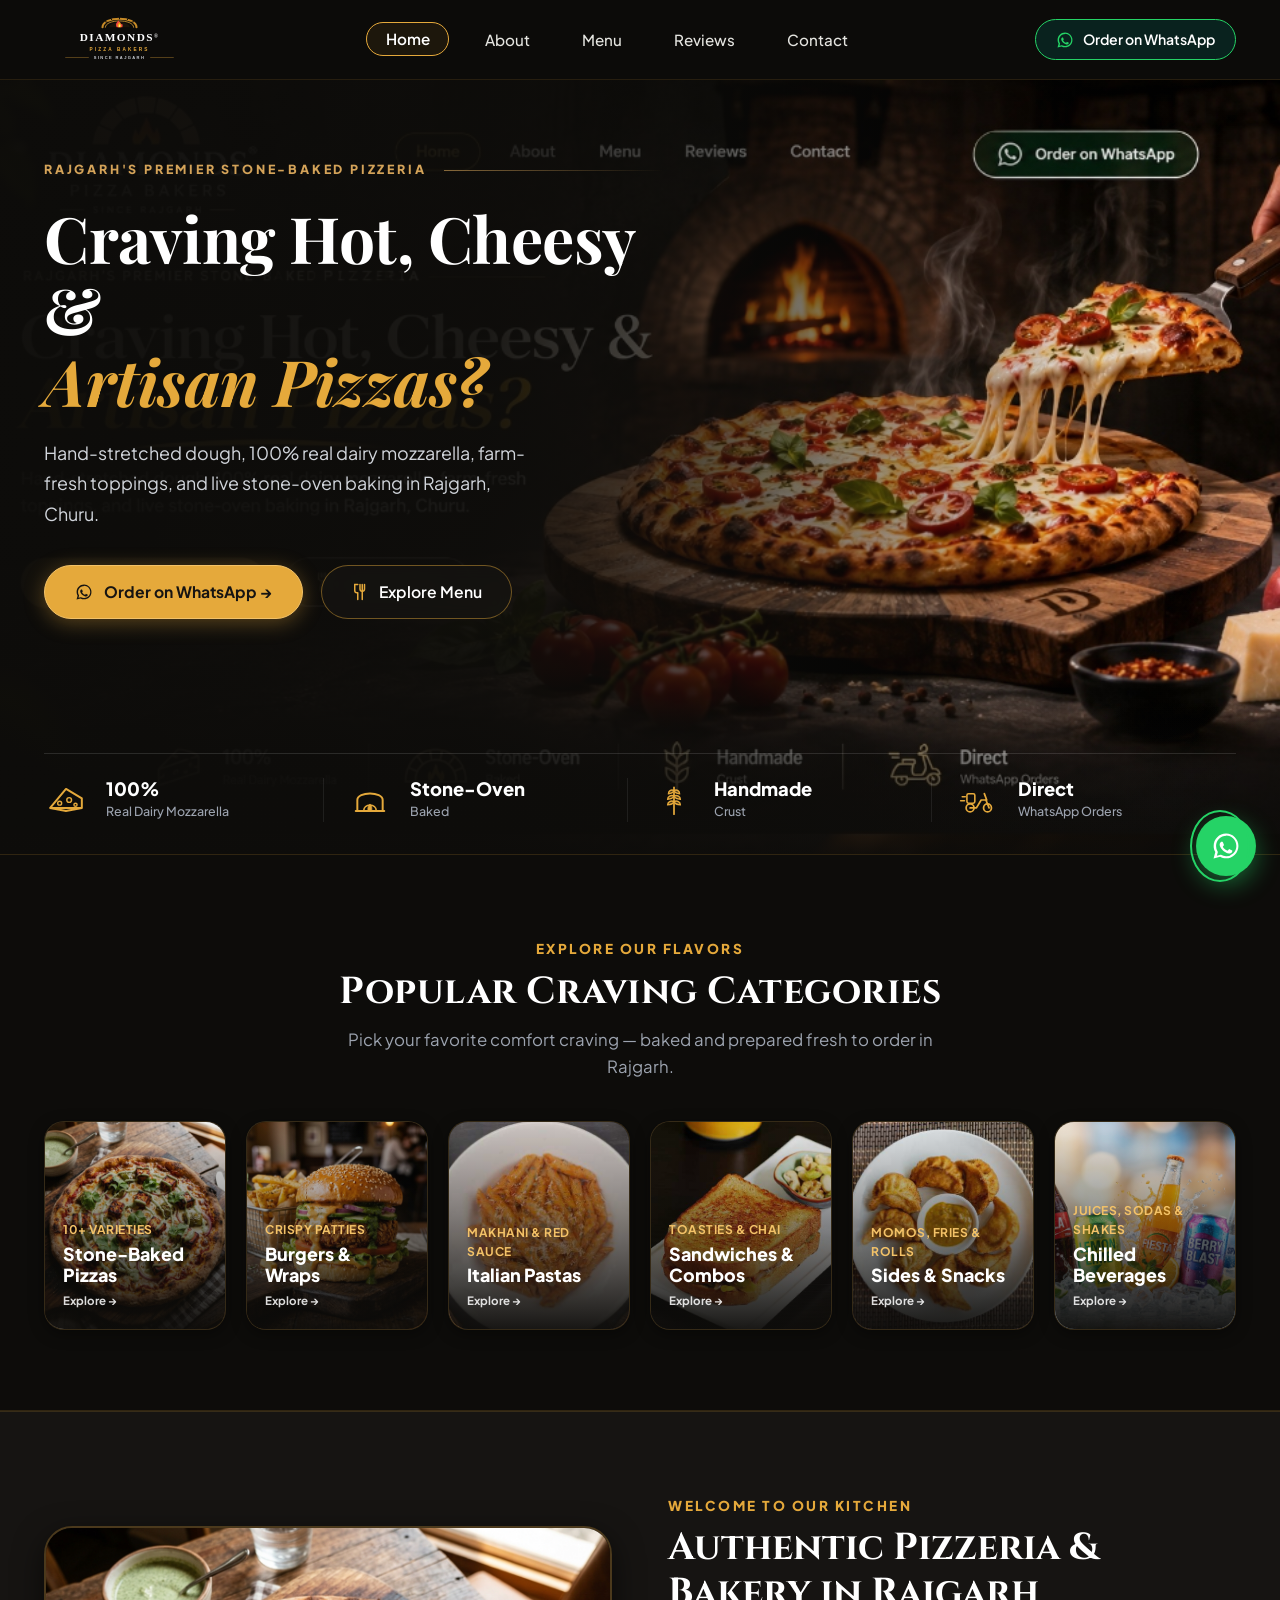
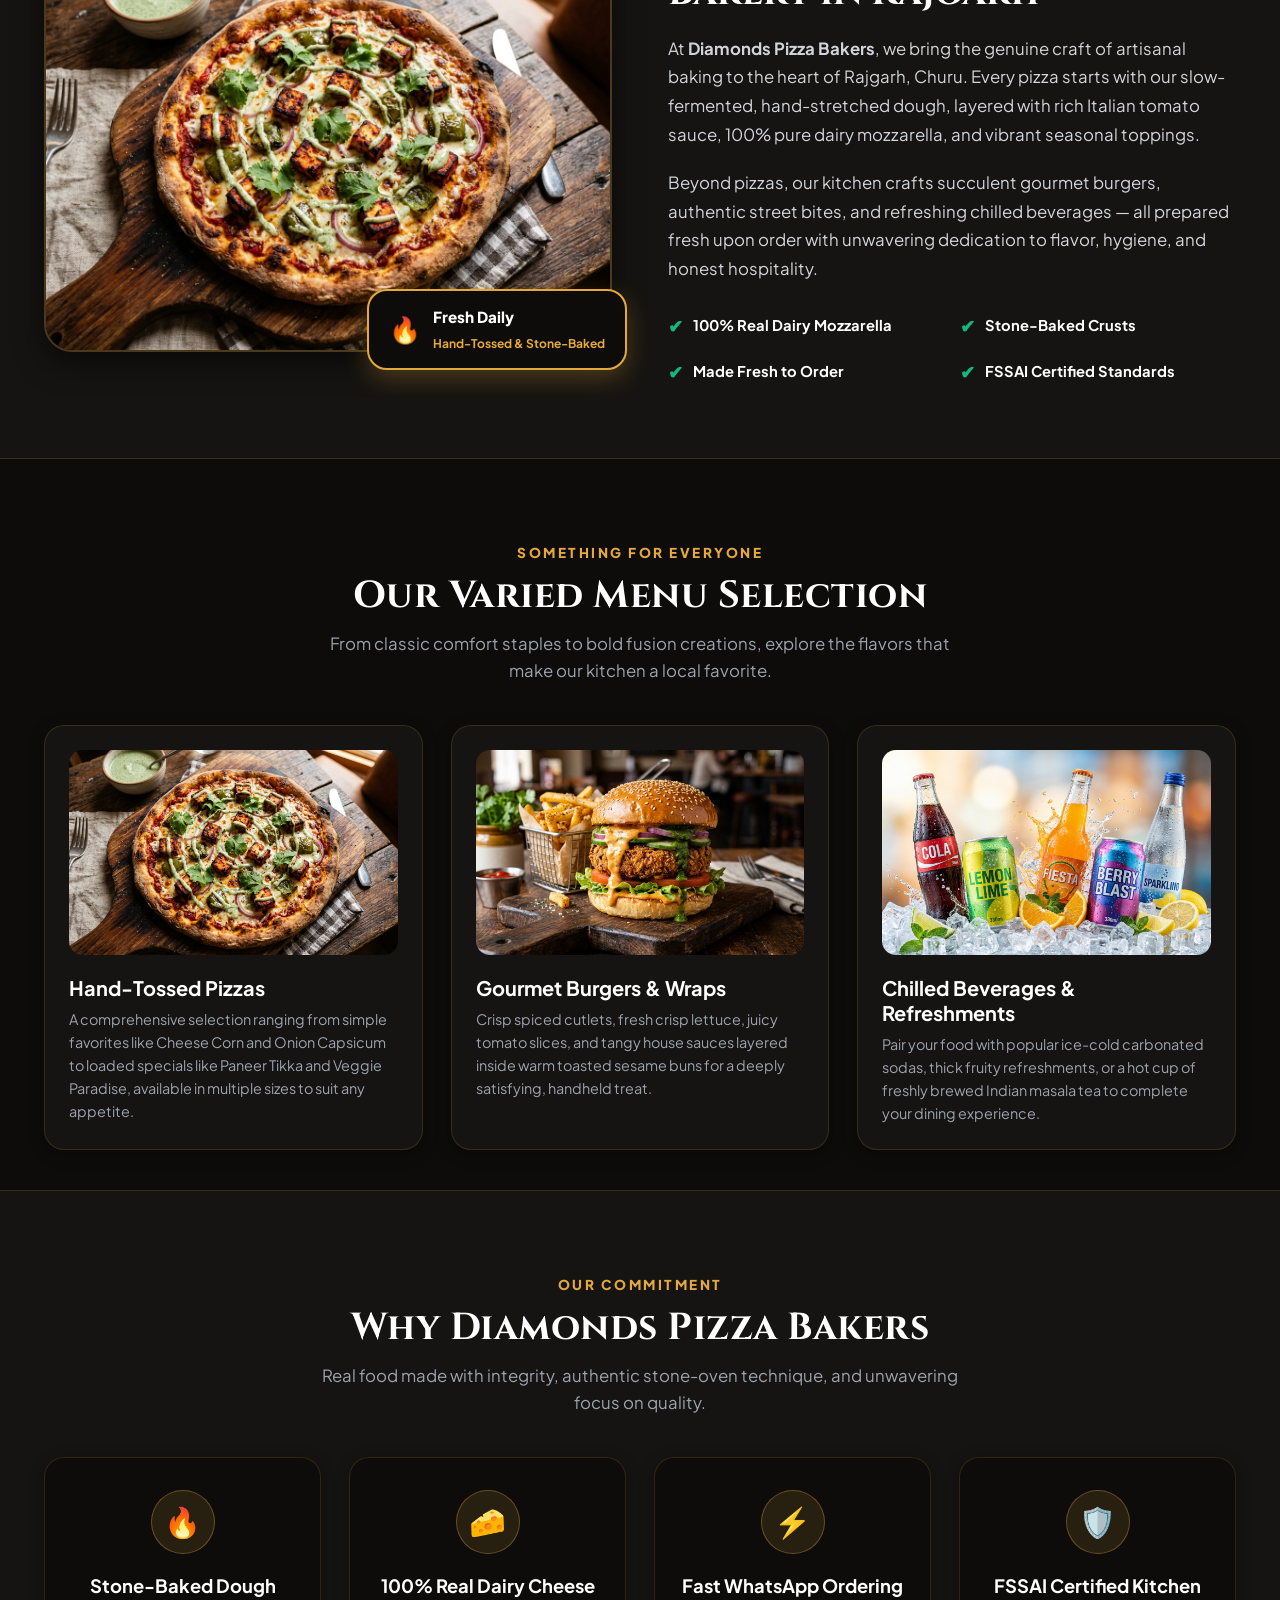
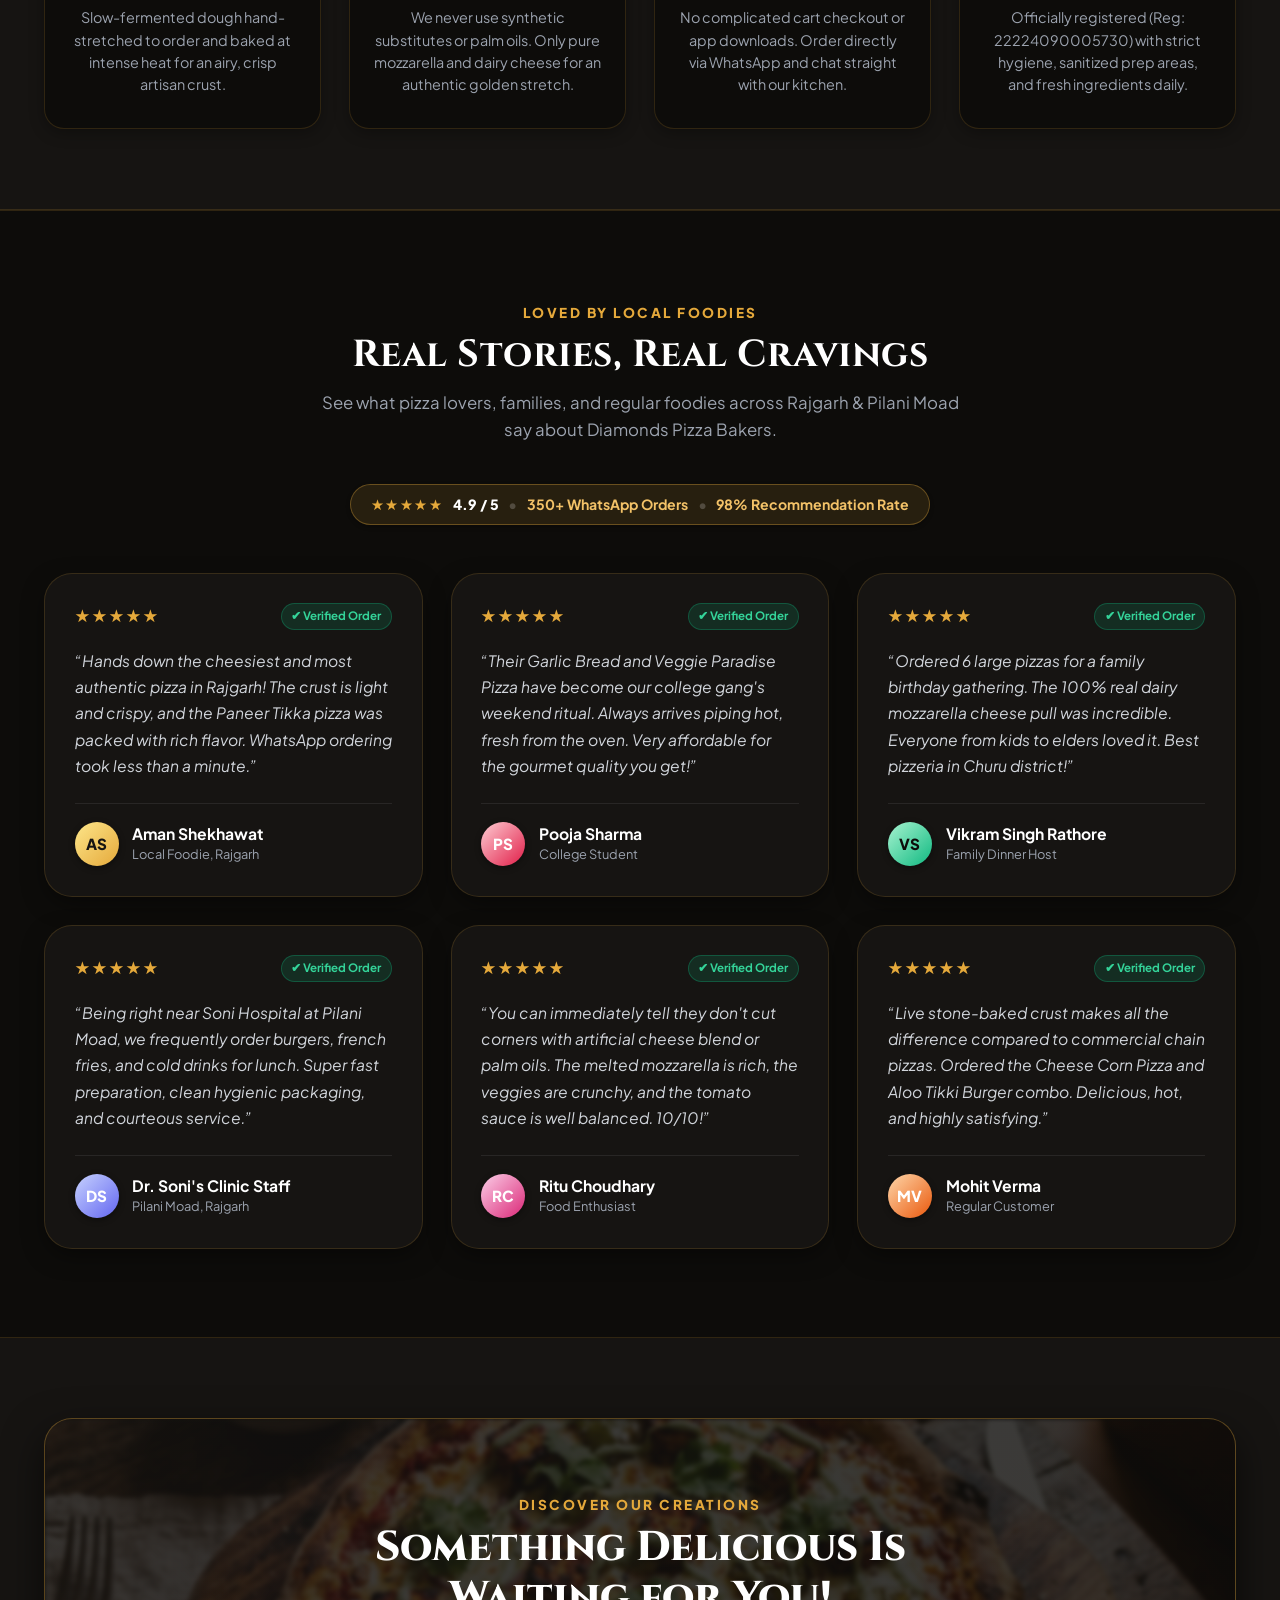
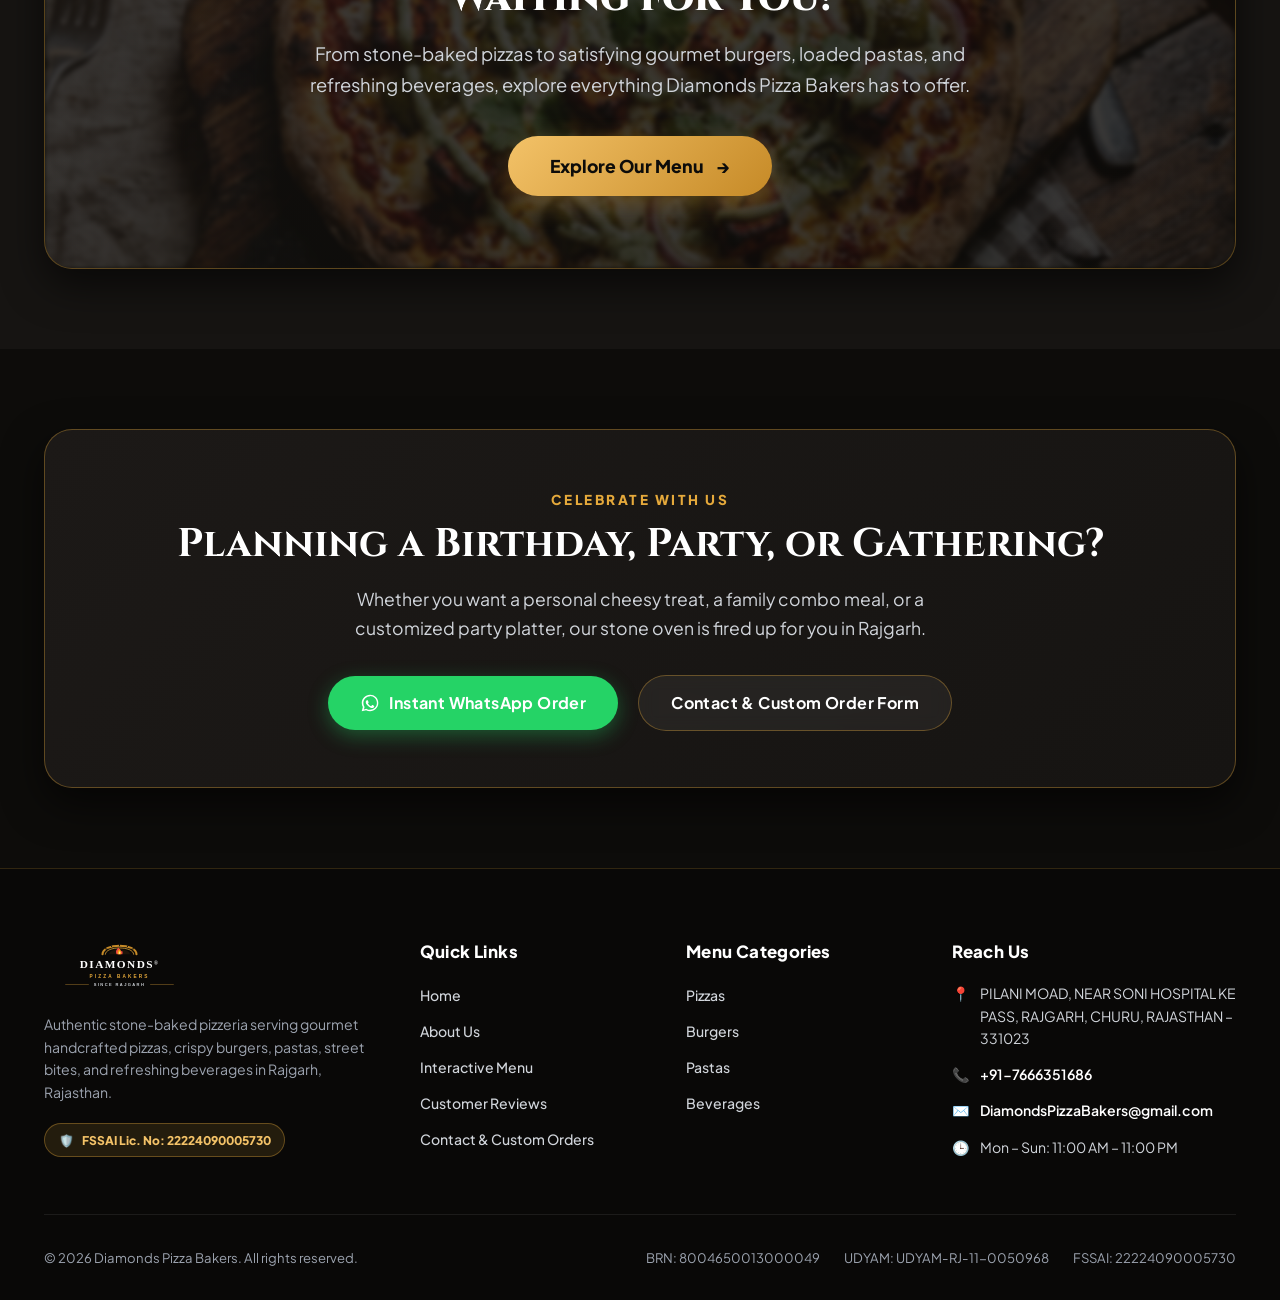
==== index.html @ 0ba4ef5b "Implement authentic dark stone-oven artisan pizzeria design matching reference mockup" ====
<!DOCTYPE html>
<html lang="en">
<head>
  <meta charset="UTF-8" />
  <meta name="viewport" content="width=device-width, initial-scale=1.0" />
  <title>Diamonds Pizza Bakers | Authentic Wood-Fired & Stone-Baked Pizzeria in Rajgarh, Churu</title>
  <meta name="description" content="Welcome to Diamonds Pizza Bakers, Rajgarh's premier stone-baked pizzeria. Savor authentic artisan pizzas with 100% pure dairy mozzarella, gourmet burgers, pastas, and beverages with instant WhatsApp ordering." />
  <link rel="icon" type="image/svg+xml" href="assets/logo/favicon.svg" />
  <link rel="stylesheet" href="css/style.css" />
  <!-- Schema.org Restaurant Structured Data for Local SEO -->
  <script type="application/ld+json">
  {
    "@context": "https://schema.org",
    "@type": "Restaurant",
    "name": "Diamonds Pizza Bakers",
    "image": "assets/images/hero/hero-artisan-oven.jpg",
    "telephone": "+91-7666351686",
    "email": "DiamondsPizzaBakers@gmail.com",
    "address": {
      "@type": "PostalAddress",
      "streetAddress": "Pilani Moad, Near Soni Hospital Ke Pass",
      "addressLocality": "Rajgarh",
      "addressRegion": "Rajasthan",
      "postalCode": "331023",
      "addressCountry": "IN"
    },
    "servesCuisine": ["Pizza", "Burgers", "Italian", "Fast Food"],
    "priceRange": "₹50 - ₹300",
    "openingHours": "Mo-Su 11:00-23:00",
    "aggregateRating": {
      "@type": "AggregateRating",
      "ratingValue": "4.9",
      "reviewCount": "350"
    }
  }
  </script>
</head>
<body>

  <!-- ==================== HEADER (EXACT REFERENCE MOCKUP) ==================== -->
  <header class="site-header" id="site-header">
    <div class="header-container">
      <a href="index.html" class="brand-logo" aria-label="Diamonds Pizza Bakers Home">
        <img src="assets/logo/logo-artisan.svg" alt="Diamonds Pizza Bakers Logo - Since Rajgarh" width="180" height="58" />
      </a>

      <!-- Navigation Links (Centered, Home with Gold Pill) -->
      <nav aria-label="Main Navigation">
        <ul class="nav-menu" id="nav-menu">
          <li><a href="index.html" class="nav-link active">Home</a></li>
          <li><a href="about.html" class="nav-link">About</a></li>
          <li><a href="menu.html" class="nav-link">Menu</a></li>
          <li><a href="#reviews" class="nav-link">Reviews</a></li>
          <li><a href="contact.html" class="nav-link">Contact</a></li>
        </ul>
      </nav>

      <!-- Right Action CTA Button (Emerald Border Pill) -->
      <div class="header-actions">
        <a href="https://wa.me/917666351686?text=Hello%20Diamonds%20Pizza%20Bakers!%20I%20would%20like%20to%20place%20an%20order." 
           target="_blank" 
           rel="noopener noreferrer" 
           class="header-wa-pill" 
           aria-label="Order on WhatsApp">
          <svg viewBox="0 0 24 24" width="18" height="18" fill="currentColor">
            <path d="M12.04 2c-5.46 0-9.91 4.45-9.91 9.91 0 1.75.46 3.45 1.32 4.95L2.05 22l5.25-1.38c1.45.79 3.08 1.21 4.74 1.21 5.46 0 9.91-4.45 9.91-9.91 0-2.65-1.03-5.14-2.9-7.01A9.816 9.816 0 0012.04 2zm.01 1.67c4.54 0 8.24 3.7 8.24 8.24 0 2.2-.86 4.28-2.42 5.83a8.18 8.18 0 01-5.82 2.41c-1.42 0-2.82-.37-4.06-1.07l-.29-.16-3.02.79.81-2.95-.19-.3a8.19 8.19 0 01-1.25-4.38c0-4.54 3.7-8.24 8.24-8.24zm4.52 11.66c-.25-.13-1.47-.72-1.7-.81-.23-.08-.39-.13-.56.13-.17.25-.64.81-.79.97-.14.17-.29.19-.54.06-.25-.13-1.06-.39-2.02-1.24-.75-.67-1.25-1.49-1.4-1.74-.15-.25-.02-.39.11-.51.11-.11.25-.29.37-.43.13-.15.17-.25.25-.42.08-.17.04-.32-.02-.45-.06-.13-.56-1.35-.77-1.85-.2-.49-.41-.42-.56-.43h-.48c-.16 0-.43.06-.66.31-.23.25-.87.85-.87 2.08 0 1.22.89 2.41 1.02 2.58.13.17 1.76 2.68 4.26 3.76.6.26 1.06.41 1.42.53.6.19 1.15.16 1.58.1.48-.07 1.47-.6 1.68-1.18.21-.58.21-1.07.15-1.18-.06-.1-.22-.16-.47-.29z"/>
          </svg>
          <span>Order on WhatsApp</span>
        </a>

        <!-- Mobile Menu Toggle Button -->
        <button type="button" class="mobile-nav-toggle" aria-label="Toggle navigation menu" aria-expanded="false">
          <span></span>
          <span></span>
          <span></span>
        </button>
      </div>
    </div>
  </header>

  <!-- Mobile Drawer Overlay -->
  <div class="nav-overlay" id="nav-overlay"></div>

  <main id="main-content">
    <!-- ==================== HERO SECTION (EXACT REFERENCE MOCKUP) ==================== -->
    <section class="hero-section">
      <div class="container" style="flex-grow: 1; display: flex; flex-direction: column; justify-content: space-between;">
        
        <!-- Main Left Content Block -->
        <div class="hero-main-wrap">
          <!-- Eyebrow Tagline with Horizontal Line -->
          <div class="hero-eyebrow-wrap">
            <span class="hero-eyebrow-text">RAJGARH'S PREMIER STONE-BAKED PIZZERIA</span>
            <div class="hero-eyebrow-line"></div>
          </div>

          <!-- Hero Headline with Italic Gold Serif Accent -->
          <h1 class="hero-title">
            Craving Hot, Cheesy &amp; <br />
            <span class="hero-title-italic">Artisan Pizzas?</span>
          </h1>

          <!-- Hero Subtitle -->
          <p class="hero-description">
            Hand-stretched dough, 100% real dairy mozzarella, farm-fresh toppings, and live stone-oven baking in Rajgarh, Churu.
          </p>

          <!-- Hero Action Buttons -->
          <div class="hero-actions">
            <!-- Solid Gold Pill Button -->
            <a href="https://wa.me/917666351686?text=Hello%20Diamonds%20Pizza%20Bakers!%20I%20would%20like%20to%20place%20an%20order." 
               target="_blank" 
               rel="noopener noreferrer" 
               class="btn-hero-gold" 
               aria-label="Order on WhatsApp">
              <svg viewBox="0 0 24 24" width="18" height="18" fill="currentColor">
                <path d="M12.04 2c-5.46 0-9.91 4.45-9.91 9.91 0 1.75.46 3.45 1.32 4.95L2.05 22l5.25-1.38c1.45.79 3.08 1.21 4.74 1.21 5.46 0 9.91-4.45 9.91-9.91 0-2.65-1.03-5.14-2.9-7.01A9.816 9.816 0 0012.04 2zm.01 1.67c4.54 0 8.24 3.7 8.24 8.24 0 2.2-.86 4.28-2.42 5.83a8.18 8.18 0 01-5.82 2.41c-1.42 0-2.82-.37-4.06-1.07l-.29-.16-3.02.79.81-2.95-.19-.3a8.19 8.19 0 01-1.25-4.38c0-4.54 3.7-8.24 8.24-8.24zm4.52 11.66c-.25-.13-1.47-.72-1.7-.81-.23-.08-.39-.13-.56.13-.17.25-.64.81-.79.97-.14.17-.29.19-.54.06-.25-.13-1.06-.39-2.02-1.24-.75-.67-1.25-1.49-1.4-1.74-.15-.25-.02-.39.11-.51.11-.11.25-.29.37-.43.13-.15.17-.25.25-.42.08-.17.04-.32-.02-.45-.06-.13-.56-1.35-.77-1.85-.2-.49-.41-.42-.56-.43h-.48c-.16 0-.43.06-.66.31-.23.25-.87.85-.87 2.08 0 1.22.89 2.41 1.02 2.58.13.17 1.76 2.68 4.26 3.76.6.26 1.06.41 1.42.53.6.19 1.15.16 1.58.1.48-.07 1.47-.6 1.68-1.18.21-.58.21-1.07.15-1.18-.06-.1-.22-.16-.47-.29z"/>
              </svg>
              <span>Order on WhatsApp →</span>
            </a>

            <!-- Dark Translucent Outline Pill Button -->
            <a href="menu.html" class="btn-hero-outline">
              <svg viewBox="0 0 24 24" width="18" height="18" fill="none" stroke="currentColor" stroke-width="2" stroke-linecap="round" stroke-linejoin="round">
                <path d="M18 2v6a3 3 0 0 1-3 3 3 3 0 0 1-3-3V2" />
                <path d="M15 2v20" />
                <path d="M5 2v8a3 3 0 0 0 3 3h1v9" />
                <path d="M5 2h4" />
              </svg>
              <span>Explore Menu</span>
            </a>
          </div>
        </div>

        <!-- Bottom 4-Column Feature Strip (Exact Reference Mockup Layout) -->
        <div class="hero-features-strip">
          <!-- 1. Cheese Wedge -->
          <div class="hero-feature-item">
            <div class="hero-feature-icon" aria-hidden="true">
              <svg viewBox="0 0 48 48">
                <!-- Cheese Wedge -->
                <path d="M4 34 L24 10 L44 22 L44 34 L4 34 Z" stroke="#E5A93B" stroke-width="2.5" stroke-linejoin="round" />
                <path d="M4 34 L24 38 L44 34" stroke="#E5A93B" stroke-width="2.5" />
                <circle cx="16" cy="28" r="2.5" stroke="#E5A93B" stroke-width="1.8" />
                <circle cx="28" cy="24" r="3" stroke="#E5A93B" stroke-width="1.8" />
                <circle cx="36" cy="30" r="2" stroke="#E5A93B" stroke-width="1.8" />
              </svg>
            </div>
            <div class="hero-feature-text">
              <strong>100%</strong>
              <span>Real Dairy Mozzarella</span>
            </div>
          </div>

          <!-- 2. Stone Oven -->
          <div class="hero-feature-item">
            <div class="hero-feature-icon" aria-hidden="true">
              <svg viewBox="0 0 48 48">
                <!-- Oven Arch & Fire -->
                <path d="M8 38 L8 24 C8 13, 40 13, 40 24 L40 38 Z" stroke="#E5A93B" stroke-width="2.5" />
                <path d="M16 38 C16 28, 32 28, 32 38 Z" stroke="#E5A93B" stroke-width="2.2" />
                <!-- Dancing Flame -->
                <path d="M22 38 C20 34, 23 30, 24 29 C25 31, 27 32, 26 38 Z" fill="#E5A93B" />
                <line x1="6" y1="38" x2="42" y2="38" stroke="#E5A93B" stroke-width="2.5" stroke-linecap="round" />
              </svg>
            </div>
            <div class="hero-feature-text">
              <strong>Stone-Oven</strong>
              <span>Baked</span>
            </div>
          </div>

          <!-- 3. Wheat Ear / Handmade Crust -->
          <div class="hero-feature-item">
            <div class="hero-feature-icon" aria-hidden="true">
              <svg viewBox="0 0 48 48">
                <!-- Wheat Stalk -->
                <line x1="24" y1="42" x2="24" y2="8" stroke="#E5A93B" stroke-width="2.2" stroke-linecap="round" />
                <path d="M24 12 C28 10, 31 13, 31 16 C28 16, 25 14, 24 12 Z" stroke="#E5A93B" stroke-width="1.8" fill="#E5A93B" fill-opacity="0.25" />
                <path d="M24 12 C20 10, 17 13, 17 16 C20 16, 23 14, 24 12 Z" stroke="#E5A93B" stroke-width="1.8" fill="#E5A93B" fill-opacity="0.25" />
                <path d="M24 19 C28 17, 32 20, 32 23 C28 23, 25 21, 24 19 Z" stroke="#E5A93B" stroke-width="1.8" fill="#E5A93B" fill-opacity="0.25" />
                <path d="M24 19 C20 17, 16 20, 16 23 C20 23, 23 21, 24 19 Z" stroke="#E5A93B" stroke-width="1.8" fill="#E5A93B" fill-opacity="0.25" />
                <path d="M24 26 C28 24, 32 27, 32 30 C28 30, 25 28, 24 26 Z" stroke="#E5A93B" stroke-width="1.8" fill="#E5A93B" fill-opacity="0.25" />
                <path d="M24 26 C20 24, 16 27, 16 30 C20 30, 23 28, 24 26 Z" stroke="#E5A93B" stroke-width="1.8" fill="#E5A93B" fill-opacity="0.25" />
              </svg>
            </div>
            <div class="hero-feature-text">
              <strong>Handmade</strong>
              <span>Crust</span>
            </div>
          </div>

          <!-- 4. Direct WhatsApp Orders / Delivery Scooter -->
          <div class="hero-feature-item">
            <div class="hero-feature-icon" aria-hidden="true">
              <svg viewBox="0 0 48 48">
                <!-- Delivery Scooter -->
                <circle cx="14" cy="34" r="5" stroke="#E5A93B" stroke-width="2.2" />
                <circle cx="36" cy="34" r="5" stroke="#E5A93B" stroke-width="2.2" />
                <path d="M14 34 L22 34 L28 24 L34 24" stroke="#E5A93B" stroke-width="2.2" stroke-linecap="round" stroke-linejoin="round" />
                <path d="M34 24 L38 34" stroke="#E5A93B" stroke-width="2.2" stroke-linecap="round" />
                <path d="M32 16 L35 24" stroke="#E5A93B" stroke-width="2.2" stroke-linecap="round" />
                <!-- Food Delivery Box -->
                <rect x="10" y="16" width="10" height="12" rx="2" stroke="#E5A93B" stroke-width="2" />
                <!-- Speed Lines -->
                <line x1="4" y1="20" x2="8" y2="20" stroke="#E5A93B" stroke-width="1.8" stroke-linecap="round" />
                <line x1="2" y1="25" x2="7" y2="25" stroke="#E5A93B" stroke-width="1.8" stroke-linecap="round" />
              </svg>
            </div>
            <div class="hero-feature-text">
              <strong>Direct</strong>
              <span>WhatsApp Orders</span>
            </div>
          </div>
        </div>
      </div>
    </section>

    <!-- ==================== POPULAR CRAVING CATEGORIES ==================== -->
    <section class="categories-showcase-section" id="categories">
      <div class="container">
        <div class="text-center">
          <span class="section-eyebrow">EXPLORE OUR FLAVORS</span>
          <h2 class="section-title">Popular Craving Categories</h2>
          <p class="section-subtitle">
            Pick your favorite comfort craving — baked and prepared fresh to order in Rajgarh.
          </p>
        </div>

        <div class="categories-grid">
          <!-- 1. Pizzas -->
          <a href="menu.html?category=pizza" class="category-showcase-card" data-category-target="pizza">
            <img src="assets/images/categories/cat-pizza.jpg" alt="Stone-Baked Pizzas" class="card-bg-img" loading="lazy" />
            <div class="card-overlay">
              <span class="card-count">10+ Varieties</span>
              <h3 class="card-title">Stone-Baked Pizzas</h3>
              <span class="card-arrow-pill">Explore →</span>
            </div>
          </a>

          <!-- 2. Burgers -->
          <a href="menu.html?category=burgers" class="category-showcase-card" data-category-target="burgers">
            <img src="assets/images/categories/cat-burgers.jpg" alt="Gourmet Burgers & Wraps" class="card-bg-img" loading="lazy" />
            <div class="card-overlay">
              <span class="card-count">Crispy Patties</span>
              <h3 class="card-title">Burgers & Wraps</h3>
              <span class="card-arrow-pill">Explore →</span>
            </div>
          </a>

          <!-- 3. Pastas -->
          <a href="menu.html?category=pastas" class="category-showcase-card" data-category-target="pastas">
            <img src="assets/images/categories/cat-pastas.jpg" alt="Creamy Italian Pastas" class="card-bg-img" loading="lazy" />
            <div class="card-overlay">
              <span class="card-count">Makhani & Red Sauce</span>
              <h3 class="card-title">Italian Pastas</h3>
              <span class="card-arrow-pill">Explore →</span>
            </div>
          </a>

          <!-- 4. Sandwiches & Combos -->
          <a href="menu.html?category=sides" class="category-showcase-card" data-category-target="sides">
            <img src="assets/images/menu/veg-sandwich-tea-combo.jpg" alt="Grilled Sandwiches & Combos" class="card-bg-img" loading="lazy" />
            <div class="card-overlay">
              <span class="card-count">Toasties & Chai</span>
              <h3 class="card-title">Sandwiches & Combos</h3>
              <span class="card-arrow-pill">Explore →</span>
            </div>
          </a>

          <!-- 5. Street Bites & Snacks -->
          <a href="menu.html?category=sides" class="category-showcase-card" data-category-target="sides">
            <img src="assets/images/categories/cat-street-food.jpg" alt="Street Bites & Snacks" class="card-bg-img" loading="lazy" />
            <div class="card-overlay">
              <span class="card-count">Momos, Fries & Rolls</span>
              <h3 class="card-title">Sides & Snacks</h3>
              <span class="card-arrow-pill">Explore →</span>
            </div>
          </a>

          <!-- 6. Chilled Beverages -->
          <a href="menu.html?category=beverages" class="category-showcase-card" data-category-target="beverages">
            <img src="assets/images/categories/cat-beverages.jpg" alt="Chilled Beverages & Refreshments" class="card-bg-img" loading="lazy" />
            <div class="card-overlay">
              <span class="card-count">Juices, Sodas & Shakes</span>
              <h3 class="card-title">Chilled Beverages</h3>
              <span class="card-arrow-pill">Explore →</span>
            </div>
          </a>
        </div>
      </div>
    </section>

    <!-- ==================== SECTION 3: RESTAURANT INTRODUCTION ==================== -->
    <section class="home-intro-section">
      <div class="container">
        <div class="home-intro-grid">
          <!-- Visual presentation -->
          <div class="home-intro-visual">
            <img src="assets/images/menu/paneer-tikka-pizza.jpg" alt="Artisan stone-baked pizza at Diamonds Pizza Bakers" class="home-intro-img" loading="lazy" />
            <div class="home-intro-badge">
              <span class="badge-icon">🔥</span>
              <div class="home-intro-badge-text">
                <strong>Fresh Daily</strong>
                <span>Hand-Tossed & Stone-Baked</span>
              </div>
            </div>
          </div>

          <!-- Brand Content -->
          <div class="home-intro-content">
            <span class="section-eyebrow">WELCOME TO OUR KITCHEN</span>
            <h2>Authentic Pizzeria & Bakery in Rajgarh</h2>
            <p>
              At <strong>Diamonds Pizza Bakers</strong>, we bring the genuine craft of artisanal baking to the heart of Rajgarh, Churu. Every pizza starts with our slow-fermented, hand-stretched dough, layered with rich Italian tomato sauce, 100% pure dairy mozzarella, and vibrant seasonal toppings.
            </p>
            <p>
              Beyond pizzas, our kitchen crafts succulent gourmet burgers, authentic street bites, and refreshing chilled beverages — all prepared fresh upon order with unwavering dedication to flavor, hygiene, and honest hospitality.
            </p>

            <div class="home-intro-highlights">
              <div class="intro-highlight-item">
                <span class="icon">✔</span>
                <span>100% Real Dairy Mozzarella</span>
              </div>
              <div class="intro-highlight-item">
                <span class="icon">✔</span>
                <span>Stone-Baked Crusts</span>
              </div>
              <div class="intro-highlight-item">
                <span class="icon">✔</span>
                <span>Made Fresh to Order</span>
              </div>
              <div class="intro-highlight-item">
                <span class="icon">✔</span>
                <span>FSSAI Certified Standards</span>
              </div>
            </div>
          </div>
        </div>
      </div>
    </section>

    <!-- ==================== OUR VARIED MENU SELECTION ==================== -->
    <section style="padding: 5rem 0 2.5rem; background: var(--bg-dark);">
      <div class="container">
        <div class="text-center">
          <span class="section-eyebrow">SOMETHING FOR EVERYONE</span>
          <h2 class="section-title">Our Varied Menu Selection</h2>
          <p class="section-subtitle">
            From classic comfort staples to bold fusion creations, explore the flavors that make our kitchen a local favorite.
          </p>
        </div>

        <div class="features-grid variety-grid">
          <!-- Card 1: Pizzas -->
          <div class="variety-card">
            <div class="variety-card-img-wrap">
              <img src="assets/images/menu/paneer-tikka-pizza.jpg" alt="Artisan Pizzas at Diamonds Pizza Bakers" loading="lazy" />
            </div>
            <h3 class="variety-card-title">Hand-Tossed Pizzas</h3>
            <p class="variety-card-desc">
              A comprehensive selection ranging from simple favorites like Cheese Corn and Onion Capsicum to loaded specials like Paneer Tikka and Veggie Paradise, available in multiple sizes to suit any appetite.
            </p>
          </div>

          <!-- Card 2: Burgers -->
          <div class="variety-card">
            <div class="variety-card-img-wrap">
              <img src="assets/images/menu/aloo-tikki-burger.jpg" alt="Gourmet Burgers at Diamonds Pizza Bakers" loading="lazy" />
            </div>
            <h3 class="variety-card-title">Gourmet Burgers & Wraps</h3>
            <p class="variety-card-desc">
              Crisp spiced cutlets, fresh crisp lettuce, juicy tomato slices, and tangy house sauces layered inside warm toasted sesame buns for a deeply satisfying, handheld treat.
            </p>
          </div>

          <!-- Card 3: Beverages -->
          <div class="variety-card">
            <div class="variety-card-img-wrap">
              <img src="assets/images/menu/coca-cola.jpg" alt="Chilled Beverages at Diamonds Pizza Bakers" loading="lazy" />
            </div>
            <h3 class="variety-card-title">Chilled Beverages & Refreshments</h3>
            <p class="variety-card-desc">
              Pair your food with popular ice-cold carbonated sodas, thick fruity refreshments, or a hot cup of freshly brewed Indian masala tea to complete your dining experience.
            </p>
          </div>
        </div>
      </div>
    </section>

    <!-- ==================== SECTION D: WHY CHOOSE US ==================== -->
    <section class="why-choose-section">
      <div class="container">
        <div class="text-center">
          <span class="section-eyebrow">OUR COMMITMENT</span>
          <h2 class="section-title">Why Diamonds Pizza Bakers</h2>
          <p class="section-subtitle">Real food made with integrity, authentic stone-oven technique, and unwavering focus on quality.</p>
        </div>

        <div class="features-grid">
          <div class="feature-box">
            <div class="feature-icon-wrap" aria-hidden="true">🔥</div>
            <h3 class="feature-title">Stone-Baked Dough</h3>
            <p class="feature-desc">Slow-fermented dough hand-stretched to order and baked at intense heat for an airy, crisp artisan crust.</p>
          </div>

          <div class="feature-box">
            <div class="feature-icon-wrap" aria-hidden="true">🧀</div>
            <h3 class="feature-title">100% Real Dairy Cheese</h3>
            <p class="feature-desc">We never use synthetic substitutes or palm oils. Only pure mozzarella and dairy cheese for an authentic golden stretch.</p>
          </div>

          <div class="feature-box">
            <div class="feature-icon-wrap" aria-hidden="true">⚡</div>
            <h3 class="feature-title">Fast WhatsApp Ordering</h3>
            <p class="feature-desc">No complicated cart checkout or app downloads. Order directly via WhatsApp and chat straight with our kitchen.</p>
          </div>

          <div class="feature-box">
            <div class="feature-icon-wrap" aria-hidden="true">🛡️</div>
            <h3 class="feature-title">FSSAI Certified Kitchen</h3>
            <p class="feature-desc">Officially registered (Reg: 22224090005730) with strict hygiene, sanitized prep areas, and fresh ingredients daily.</p>
          </div>
        </div>
      </div>
    </section>

    <!-- ==================== CUSTOMER REVIEWS & STORIES ==================== -->
    <section class="reviews-section" id="reviews">
      <div class="container">
        <div class="text-center">
          <span class="section-eyebrow">LOVED BY LOCAL FOODIES</span>
          <h2 class="section-title">Real Stories, Real Cravings</h2>
          <p class="section-subtitle">
            See what pizza lovers, families, and regular foodies across Rajgarh & Pilani Moad say about Diamonds Pizza Bakers.
          </p>

          <div class="reviews-summary-badge">
            <span class="summary-stars" aria-label="5 stars">★★★★★</span>
            <span class="summary-score">4.9 / 5</span>
            <span class="summary-divider">•</span>
            <span class="summary-count">350+ WhatsApp Orders</span>
            <span class="summary-divider">•</span>
            <span class="summary-recommend">98% Recommendation Rate</span>
          </div>
        </div>

        <div class="reviews-grid">
          <!-- Review 1 -->
          <div class="review-card">
            <div class="review-card-top">
              <div class="review-stars" aria-label="5 out of 5 stars">
                <span>★</span><span>★</span><span>★</span><span>★</span><span>★</span>
              </div>
              <span class="verified-pill">✔ Verified Order</span>
            </div>
            <p class="review-quote">
              “Hands down the cheesiest and most authentic pizza in Rajgarh! The crust is light and crispy, and the Paneer Tikka pizza was packed with rich flavor. WhatsApp ordering took less than a minute.”
            </p>
            <div class="review-author">
              <div class="review-avatar" style="background: linear-gradient(135deg, #FDE68A, #E5A93B);">AS</div>
              <div class="review-meta">
                <h4 class="review-name">Aman Shekhawat</h4>
                <span class="review-role">Local Foodie, Rajgarh</span>
              </div>
            </div>
          </div>

          <!-- Review 2 -->
          <div class="review-card">
            <div class="review-card-top">
              <div class="review-stars" aria-label="5 out of 5 stars">
                <span>★</span><span>★</span><span>★</span><span>★</span><span>★</span>
              </div>
              <span class="verified-pill">✔ Verified Order</span>
            </div>
            <p class="review-quote">
              “Their Garlic Bread and Veggie Paradise Pizza have become our college gang's weekend ritual. Always arrives piping hot, fresh from the oven. Very affordable for the gourmet quality you get!”
            </p>
            <div class="review-author">
              <div class="review-avatar" style="background: linear-gradient(135deg, #FECDD3, #E11D48); color: #FFFFFF;">PS</div>
              <div class="review-meta">
                <h4 class="review-name">Pooja Sharma</h4>
                <span class="review-role">College Student</span>
              </div>
            </div>
          </div>

          <!-- Review 3 -->
          <div class="review-card">
            <div class="review-card-top">
              <div class="review-stars" aria-label="5 out of 5 stars">
                <span>★</span><span>★</span><span>★</span><span>★</span><span>★</span>
              </div>
              <span class="verified-pill">✔ Verified Order</span>
            </div>
            <p class="review-quote">
              “Ordered 6 large pizzas for a family birthday gathering. The 100% real dairy mozzarella cheese pull was incredible. Everyone from kids to elders loved it. Best pizzeria in Churu district!”
            </p>
            <div class="review-author">
              <div class="review-avatar" style="background: linear-gradient(135deg, #A7F3D0, #10B981); color: #0D0C0A;">VS</div>
              <div class="review-meta">
                <h4 class="review-name">Vikram Singh Rathore</h4>
                <span class="review-role">Family Dinner Host</span>
              </div>
            </div>
          </div>

          <!-- Review 4 -->
          <div class="review-card">
            <div class="review-card-top">
              <div class="review-stars" aria-label="5 out of 5 stars">
                <span>★</span><span>★</span><span>★</span><span>★</span><span>★</span>
              </div>
              <span class="verified-pill">✔ Verified Order</span>
            </div>
            <p class="review-quote">
              “Being right near Soni Hospital at Pilani Moad, we frequently order burgers, french fries, and cold drinks for lunch. Super fast preparation, clean hygienic packaging, and courteous service.”
            </p>
            <div class="review-author">
              <div class="review-avatar" style="background: linear-gradient(135deg, #C7D2FE, #6366F1); color: #FFFFFF;">DS</div>
              <div class="review-meta">
                <h4 class="review-name">Dr. Soni's Clinic Staff</h4>
                <span class="review-role">Pilani Moad, Rajgarh</span>
              </div>
            </div>
          </div>

          <!-- Review 5 -->
          <div class="review-card">
            <div class="review-card-top">
              <div class="review-stars" aria-label="5 out of 5 stars">
                <span>★</span><span>★</span><span>★</span><span>★</span><span>★</span>
              </div>
              <span class="verified-pill">✔ Verified Order</span>
            </div>
            <p class="review-quote">
              “You can immediately tell they don't cut corners with artificial cheese blend or palm oils. The melted mozzarella is rich, the veggies are crunchy, and the tomato sauce is well balanced. 10/10!”
            </p>
            <div class="review-author">
              <div class="review-avatar" style="background: linear-gradient(135deg, #FBCFE8, #DB2777); color: #FFFFFF;">RC</div>
              <div class="review-meta">
                <h4 class="review-name">Ritu Choudhary</h4>
                <span class="review-role">Food Enthusiast</span>
              </div>
            </div>
          </div>

          <!-- Review 6 -->
          <div class="review-card">
            <div class="review-card-top">
              <div class="review-stars" aria-label="5 out of 5 stars">
                <span>★</span><span>★</span><span>★</span><span>★</span><span>★</span>
              </div>
              <span class="verified-pill">✔ Verified Order</span>
            </div>
            <p class="review-quote">
              “Live stone-baked crust makes all the difference compared to commercial chain pizzas. Ordered the Cheese Corn Pizza and Aloo Tikki Burger combo. Delicious, hot, and highly satisfying.”
            </p>
            <div class="review-author">
              <div class="review-avatar" style="background: linear-gradient(135deg, #FED7AA, #EA580C); color: #FFFFFF;">MV</div>
              <div class="review-meta">
                <h4 class="review-name">Mohit Verma</h4>
                <span class="review-role">Regular Customer</span>
              </div>
            </div>
          </div>
        </div>
      </div>
    </section>

    <!-- ==================== SECTION 4: EXPLORE OUR MENU CTA ==================== -->
    <section class="explore-menu-cta-section">
      <div class="container">
        <div class="explore-menu-banner-card">
          <img src="assets/images/hero/hero-pizza.jpg" alt="" class="explore-menu-banner-bg" aria-hidden="true" />
          <div class="explore-menu-banner-content">
            <span class="section-eyebrow">DISCOVER OUR CREATIONS</span>
            <h2 class="explore-menu-title">Something Delicious Is Waiting for You!</h2>
            <p class="explore-menu-text">
              From stone-baked pizzas to satisfying gourmet burgers, loaded pastas, and refreshing beverages, explore everything Diamonds Pizza Bakers has to offer.
            </p>
            <a href="menu.html" class="btn-explore-menu">
              <span>Explore Our Menu</span>
              <span>→</span>
            </a>
          </div>
        </div>
      </div>
    </section>

    <!-- ==================== SECTION E: PARTY & CUSTOM ORDER CTA ==================== -->
    <section class="cta-section">
      <div class="container">
        <div class="cta-card">
          <span class="section-eyebrow">CELEBRATE WITH US</span>
          <h2 class="cta-title">Planning a Birthday, Party, or Gathering?</h2>
          <p class="cta-subtitle">
            Whether you want a personal cheesy treat, a family combo meal, or a customized party platter, our stone oven is fired up for you in Rajgarh.
          </p>
          <div class="cta-actions">
            <a href="https://wa.me/917666351686?text=Hello%20Diamonds%20Pizza%20Bakers!%20I%20would%20like%20to%20place%20a%20custom%20order." 
               target="_blank" 
               rel="noopener noreferrer" 
               class="btn btn-whatsapp" 
               style="padding: 0.9rem 2rem; font-size: 1rem;">
              <svg viewBox="0 0 24 24" width="20" height="20" fill="currentColor">
                <path d="M12.04 2c-5.46 0-9.91 4.45-9.91 9.91 0 1.75.46 3.45 1.32 4.95L2.05 22l5.25-1.38c1.45.79 3.08 1.21 4.74 1.21 5.46 0 9.91-4.45 9.91-9.91 0-2.65-1.03-5.14-2.9-7.01A9.816 9.816 0 0012.04 2zm.01 1.67c4.54 0 8.24 3.7 8.24 8.24 0 2.2-.86 4.28-2.42 5.83a8.18 8.18 0 01-5.82 2.41c-1.42 0-2.82-.37-4.06-1.07l-.29-.16-3.02.79.81-2.95-.19-.3a8.19 8.19 0 01-1.25-4.38c0-4.54 3.7-8.24 8.24-8.24zm4.52 11.66c-.25-.13-1.47-.72-1.7-.81-.23-.08-.39-.13-.56.13-.17.25-.64.81-.79.97-.14.17-.29.19-.54.06-.25-.13-1.06-.39-2.02-1.24-.75-.67-1.25-1.49-1.4-1.74-.15-.25-.02-.39.11-.51.11-.11.25-.29.37-.43.13-.15.17-.25.25-.42.08-.17.04-.32-.02-.45-.06-.13-.56-1.35-.77-1.85-.2-.49-.41-.42-.56-.43h-.48c-.16 0-.43.06-.66.31-.23.25-.87.85-.87 2.08 0 1.22.89 2.41 1.02 2.58.13.17 1.76 2.68 4.26 3.76.6.26 1.06.41 1.42.53.6.19 1.15.16 1.58.1.48-.07 1.47-.6 1.68-1.18.21-.58.21-1.07.15-1.18-.06-.1-.22-.16-.47-.29z"/>
              </svg>
              <span>Instant WhatsApp Order</span>
            </a>
            <a href="contact.html" class="btn btn-secondary" style="padding: 0.9rem 2rem; font-size: 1rem;">
              <span>Contact & Custom Order Form</span>
            </a>
          </div>
        </div>
      </div>
    </section>
  </main>

  <!-- ==================== FOOTER ==================== -->
  <footer class="site-footer">
    <div class="container">
      <div class="footer-grid">
        <!-- Col 1: Brand Info -->
        <div class="footer-brand">
          <img src="assets/logo/logo-artisan.svg" alt="Diamonds Pizza Bakers" width="180" height="58" />
          <p class="footer-bio">
            Authentic stone-baked pizzeria serving gourmet handcrafted pizzas, crispy burgers, pastas, street bites, and refreshing beverages in Rajgarh, Rajasthan.
          </p>
          <div class="footer-fssai-pill">
            <span>🛡️</span>
            <span>FSSAI Lic. No: 22224090005730</span>
          </div>
        </div>

        <!-- Col 2: Navigation Links -->
        <div>
          <h4 class="footer-title">Quick Links</h4>
          <ul class="footer-links">
            <li><a href="index.html">Home</a></li>
            <li><a href="about.html">About Us</a></li>
            <li><a href="menu.html">Interactive Menu</a></li>
            <li><a href="#reviews">Customer Reviews</a></li>
            <li><a href="contact.html">Contact & Custom Orders</a></li>
          </ul>
        </div>

        <!-- Col 3: Popular Menu Categories -->
        <div>
          <h4 class="footer-title">Menu Categories</h4>
          <ul class="footer-links">
            <li><a href="menu.html?category=pizza">Pizzas</a></li>
            <li><a href="menu.html?category=burgers">Burgers</a></li>
            <li><a href="menu.html?category=pastas">Pastas</a></li>
            <li><a href="menu.html?category=beverages">Beverages</a></li>
          </ul>
        </div>

        <!-- Col 4: Official Contact Information -->
        <div>
          <h4 class="footer-title">Reach Us</h4>
          <ul class="footer-contact-list">
            <li>
              <span>📍</span>
              <span>PILANI MOAD, NEAR SONI HOSPITAL KE PASS, RAJGARH, CHURU, RAJASTHAN – 331023</span>
            </li>
            <li>
              <span>📞</span>
              <a href="tel:+917666351686">+91-7666351686</a>
            </li>
            <li>
              <span>✉️</span>
              <a href="mailto:DiamondsPizzaBakers@gmail.com">DiamondsPizzaBakers@gmail.com</a>
            </li>
            <li>
              <span>🕒</span>
              <span>Mon – Sun: 11:00 AM – 11:00 PM</span>
            </li>
          </ul>
        </div>
      </div>

      <!-- Bottom Bar: Registrations & Copyright -->
      <div class="footer-bottom">
        <p>&copy; 2026 Diamonds Pizza Bakers. All rights reserved.</p>
        <div class="footer-reg-details">
          <span>BRN: 8004650013000049</span>
          <span>UDYAM: UDYAM-RJ-11-0050968</span>
          <span>FSSAI: 22224090005730</span>
        </div>
      </div>
    </div>
  </footer>

  <!-- Floating WhatsApp Quick Button -->
  <a href="https://wa.me/917666351686?text=Hello%20Diamonds%20Pizza%20Bakers!%20I%20would%20like%20to%20place%20an%20order." 
     target="_blank" 
     rel="noopener noreferrer" 
     class="floating-wa-btn" 
     aria-label="Chat and Order on WhatsApp">
    <div class="pulse-ring"></div>
    <svg viewBox="0 0 24 24" width="30" height="30" fill="currentColor">
      <path d="M12.04 2c-5.46 0-9.91 4.45-9.91 9.91 0 1.75.46 3.45 1.32 4.95L2.05 22l5.25-1.38c1.45.79 3.08 1.21 4.74 1.21 5.46 0 9.91-4.45 9.91-9.91 0-2.65-1.03-5.14-2.9-7.01A9.816 9.816 0 0012.04 2zm.01 1.67c4.54 0 8.24 3.7 8.24 8.24 0 2.2-.86 4.28-2.42 5.83a8.18 8.18 0 01-5.82 2.41c-1.42 0-2.82-.37-4.06-1.07l-.29-.16-3.02.79.81-2.95-.19-.3a8.19 8.19 0 01-1.25-4.38c0-4.54 3.7-8.24 8.24-8.24zm4.52 11.66c-.25-.13-1.47-.72-1.7-.81-.23-.08-.39-.13-.56.13-.17.25-.64.81-.79.97-.14.17-.29.19-.54.06-.25-.13-1.06-.39-2.02-1.24-.75-.67-1.25-1.49-1.4-1.74-.15-.25-.02-.39.11-.51.11-.11.25-.29.37-.43.13-.15.17-.25.25-.42.08-.17.04-.32-.02-.45-.06-.13-.56-1.35-.77-1.85-.2-.49-.41-.42-.56-.43h-.48c-.16 0-.43.06-.66.31-.23.25-.87.85-.87 2.08 0 1.22.89 2.41 1.02 2.58.13.17 1.76 2.68 4.26 3.76.6.26 1.06.41 1.42.53.6.19 1.15.16 1.58.1.48-.07 1.47-.6 1.68-1.18.21-.58.21-1.07.15-1.18-.06-.1-.22-.16-.47-.29z"/>
    </svg>
  </a>

  <!-- JavaScript Scripts -->
  <script src="js/menu-data.js"></script>
  <script src="js/whatsapp.js"></script>
  <script src="js/main.js"></script>
</body>
</html>
---- css/style.css ----
/* ==========================================================================
   DIAMONDS PIZZA BAKERS - DESIGN SYSTEM & MASTER STYLESHEET
   Brand Identity: Authentic Wood-Fired & Stone-Baked Artisan Pizzeria
   Theme: Rich Dark Artisan Aesthetic (Exact Match to Reference Mockup)
   Palette: Deep Oven Charcoal, Rustic Stone, Mozzarella Gold, Crisp White
   ========================================================================== */

@import url('https://fonts.googleapis.com/css2?family=Cinzel:wght@600;700;800;900&family=Plus+Jakarta+Sans:wght@400;500;600;700;800&family=Playfair+Display:ital,wght@0,600;0,700;0,800;1,600;1,700;1,800&display=swap');

:root {
  color-scheme: dark;

  /* Brand Primary Colors (Mozzarella Gold & Stone Oven Flame) */
  --color-primary: #E5A93B;        /* Mozzarella Gold */
  --color-primary-light: #F3C268;
  --color-primary-dark: #C68A27;
  --color-primary-glow: rgba(229, 169, 59, 0.35);
  --color-secondary: #E11D48;      /* Ripe Tomato Crimson */
  --color-secondary-dark: #BE123C;

  /* WhatsApp Official Brand */
  --color-whatsapp: #25D366;
  --color-whatsapp-hover: #1EBE5D;
  --color-whatsapp-dark: #075E54;

  /* Rich Dark Artisan Surfaces */
  --bg-dark: #0D0C0A;              /* Deep Rustic Oven Charcoal */
  --bg-surface: #161412;           /* Dark Slate Stone Card */
  --bg-surface-elevated: #201D19;  /* Warm Elevated Charcoal Card */
  --bg-surface-glass: rgba(13, 12, 10, 0.85);

  /* Warm Accent Surfaces */
  --bg-warm-light: #12100E;
  --bg-warm-card: #181512;
  --text-dark: #FFFFFF;
  --text-dark-muted: #9CA3AF;

  /* Text Colors (Crisp Contrast on Dark Stone Surfaces) */
  --text-primary: #FFFFFF;         /* Crisp White */
  --text-secondary: #D1D5DB;       /* Soft Stone Grey */
  --text-muted: #9CA3AF;           /* Subdued Stone Grey */

  /* Borders & Dividers */
  --border-subtle: rgba(229, 169, 59, 0.16);
  --border-gold: #E5A93B;
  --border-gold-active: #F3C268;

  /* Shadows & Ambient Glows */
  --shadow-sm: 0 2px 4px rgba(0, 0, 0, 0.3);
  --shadow-md: 0 4px 14px rgba(0, 0, 0, 0.45);
  --shadow-lg: 0 10px 30px rgba(0, 0, 0, 0.6);
  --shadow-gold: 0 8px 25px rgba(229, 169, 59, 0.28);
  --shadow-wa: 0 6px 20px rgba(37, 211, 102, 0.35);
  --shadow-soft: 0 8px 24px rgba(0, 0, 0, 0.45);
  --shadow-card: 0 8px 24px -4px rgba(0, 0, 0, 0.5);

  /* Typography */
  --font-heading: 'Cinzel', 'Playfair Display', Georgia, serif;
  --font-serif: 'Playfair Display', Georgia, serif;
  --font-body: 'Plus Jakarta Sans', -apple-system, BlinkMacSystemFont, 'Segoe UI', Roboto, sans-serif;

  /* Border Radii */
  --radius-sm: 8px;
  --radius-md: 14px;
  --radius-lg: 20px;
  --radius-xl: 28px;
  --radius-full: 9999px;

  /* Transitions */
  --transition-fast: 0.18s ease;
  --transition-normal: 0.3s cubic-bezier(0.16, 1, 0.3, 1);
}

/* ==========================================================================
   RESET & BASE STYLES
   ========================================================================== */

*, *::before, *::after {
  box-sizing: border-box;
  margin: 0;
  padding: 0;
}

html {
  scroll-behavior: smooth;
  font-size: 16px;
  -webkit-font-smoothing: antialiased;
  -moz-osx-font-smoothing: grayscale;
}

body {
  font-family: var(--font-body);
  background-color: var(--bg-dark);
  color: var(--text-primary);
  line-height: 1.6;
  overflow-x: hidden;
  min-height: 100vh;
  display: flex;
  flex-direction: column;
}

body.menu-open {
  overflow: hidden;
}

img {
  max-width: 100%;
  height: auto;
  display: block;
}

a {
  color: inherit;
  text-decoration: none;
  transition: color var(--transition-fast);
}

button {
  font-family: inherit;
  cursor: pointer;
  border: none;
  background: none;
  transition: all var(--transition-fast);
}

input, textarea, select {
  font-family: inherit;
  color: inherit;
}

.container {
  width: 100%;
  max-width: 1240px;
  margin: 0 auto;
  padding: 0 1.5rem;
}

.container-narrow {
  max-width: 860px;
}

/* ==========================================================================
   TYPOGRAPHY
   ========================================================================== */

h1, h2, h3, h4, h5, h6 {
  font-family: var(--font-heading);
  font-weight: 700;
  line-height: 1.25;
  color: var(--text-primary);
}

.section-eyebrow {
  display: inline-block;
  font-size: 0.85rem;
  font-weight: 800;
  text-transform: uppercase;
  letter-spacing: 2.5px;
  color: var(--color-primary);
  margin-bottom: 0.5rem;
}

.section-title {
  font-size: 2.35rem;
  letter-spacing: 0.5px;
  margin-bottom: 0.75rem;
  color: var(--text-primary);
}

.section-subtitle {
  font-size: 1.05rem;
  color: var(--text-muted);
  max-width: 640px;
  margin: 0 auto 2.5rem;
  line-height: 1.6;
}

.text-center {
  text-align: center;
}

/* ==========================================================================
   BUTTONS
   ========================================================================== */

.btn {
  display: inline-flex;
  align-items: center;
  justify-content: center;
  gap: 0.6rem;
  padding: 0.75rem 1.6rem;
  border-radius: var(--radius-full);
  font-size: 0.95rem;
  font-weight: 700;
  letter-spacing: 0.4px;
  text-decoration: none;
  transition: transform var(--transition-fast), box-shadow var(--transition-fast), background var(--transition-fast), border-color var(--transition-fast);
  white-space: nowrap;
}

.btn:active {
  transform: scale(0.97);
}

.btn-primary {
  background: linear-gradient(135deg, var(--color-primary-light), var(--color-primary-dark));
  color: #0D0C0A;
  box-shadow: var(--shadow-gold);
}

.btn-primary:hover {
  background: linear-gradient(135deg, #FDE68A, var(--color-primary));
  box-shadow: 0 10px 30px rgba(229, 169, 59, 0.45);
  transform: translateY(-2px);
}

.btn-secondary {
  background: rgba(255, 255, 255, 0.06);
  color: #FFFFFF;
  border: 1px solid rgba(229, 169, 59, 0.35);
  backdrop-filter: blur(8px);
}

.btn-secondary:hover {
  background: rgba(229, 169, 59, 0.15);
  border-color: var(--color-primary);
  color: var(--color-primary-light);
  transform: translateY(-2px);
}

.btn-whatsapp {
  background: var(--color-whatsapp);
  color: #FFFFFF;
  box-shadow: var(--shadow-wa);
}

.btn-whatsapp:hover {
  background: var(--color-whatsapp-hover);
  box-shadow: 0 8px 25px rgba(37, 211, 102, 0.45);
  transform: translateY(-2px);
}

.btn-whatsapp-order {
  width: 100%;
  padding: 0.8rem 1.2rem;
  border-radius: var(--radius-md);
  background: var(--color-whatsapp);
  color: #FFFFFF;
  font-weight: 700;
  display: flex;
  align-items: center;
  justify-content: center;
  gap: 0.5rem;
  box-shadow: var(--shadow-wa);
  transition: all var(--transition-fast);
}

.btn-whatsapp-order:hover {
  background: var(--color-whatsapp-hover);
  transform: translateY(-2px);
  box-shadow: 0 8px 24px rgba(37, 211, 102, 0.45);
}

.btn-sm {
  padding: 0.55rem 1.1rem;
  font-size: 0.85rem;
}

/* ==========================================================================
   HEADER & NAVIGATION (MATCHING REFERENCE MOCKUP)
   ========================================================================== */

.site-header {
  position: sticky;
  top: 0;
  left: 0;
  right: 0;
  z-index: 1000;
  background: rgba(13, 12, 10, 0.82);
  backdrop-filter: blur(16px);
  -webkit-backdrop-filter: blur(16px);
  border-bottom: 1px solid rgba(229, 169, 59, 0.12);
  transition: background var(--transition-fast), border-color var(--transition-fast), box-shadow var(--transition-fast);
}

.site-header.header-scrolled {
  background: rgba(13, 12, 10, 0.96);
  border-bottom: 1px solid rgba(229, 169, 59, 0.25);
  box-shadow: 0 8px 24px rgba(0, 0, 0, 0.65);
}

.header-container {
  display: flex;
  align-items: center;
  justify-content: space-between;
  padding: 0.85rem 1.5rem;
  max-width: 1240px;
  margin: 0 auto;
}

.brand-logo {
  display: flex;
  align-items: center;
  text-decoration: none;
  flex-shrink: 0;
}

.brand-logo img {
  max-height: 52px;
  width: auto;
  object-fit: contain;
  display: block;
}

.nav-menu {
  display: flex;
  align-items: center;
  gap: 1.25rem;
  list-style: none;
}

.nav-link {
  font-size: 0.95rem;
  font-weight: 500;
  color: #E5E5E0;
  padding: 0.45rem 1rem;
  border-radius: var(--radius-full);
  transition: all var(--transition-fast);
  text-decoration: none;
}

.nav-link:hover {
  color: var(--color-primary);
}

/* Active Nav Pill (Exact match to reference mockup "Home" button) */
.nav-link.active {
  border: 1px solid var(--color-primary);
  border-radius: var(--radius-full);
  padding: 0.4rem 1.15rem;
  color: #FFFFFF;
  background: rgba(229, 169, 59, 0.08);
  font-weight: 600;
}

.header-actions {
  display: flex;
  align-items: center;
  gap: 1rem;
}

/* Right Header CTA Button (Exact match to reference mockup emerald outline) */
.header-wa-pill {
  display: inline-flex;
  align-items: center;
  gap: 0.55rem;
  font-size: 0.88rem;
  font-weight: 600;
  color: #FFFFFF;
  padding: 0.5rem 1.25rem;
  border: 1px solid #25D366;
  background: rgba(7, 94, 84, 0.28);
  border-radius: var(--radius-full);
  transition: all var(--transition-fast);
  text-decoration: none;
}

.header-wa-pill:hover {
  background: #25D366;
  color: #0D0C0A;
  box-shadow: 0 4px 18px rgba(37, 211, 102, 0.4);
}

.header-wa-pill svg {
  color: #25D366;
  transition: color var(--transition-fast);
}

.header-wa-pill:hover svg {
  color: #0D0C0A;
}

/* Mobile Nav Toggle */
.mobile-nav-toggle {
  display: none;
  flex-direction: column;
  justify-content: space-between;
  width: 28px;
  height: 20px;
  background: transparent;
  border: none;
  cursor: pointer;
  z-index: 1001;
}

.mobile-nav-toggle span {
  display: block;
  height: 2.5px;
  width: 100%;
  background: var(--text-primary);
  border-radius: 2px;
  transition: all var(--transition-normal);
}

.mobile-nav-toggle.active span:nth-child(1) {
  transform: translateY(8.5px) rotate(45deg);
}

.mobile-nav-toggle.active span:nth-child(2) {
  opacity: 0;
}

.mobile-nav-toggle.active span:nth-child(3) {
  transform: translateY(-8.5px) rotate(-45deg);
}

.nav-overlay {
  display: none;
  position: fixed;
  inset: 0;
  background: rgba(0, 0, 0, 0.75);
  backdrop-filter: blur(4px);
  z-index: 998;
  opacity: 0;
  transition: opacity var(--transition-normal);
}

.nav-overlay.active {
  display: block;
  opacity: 1;
}

/* ==========================================================================
   HOMEPAGE: HERO SECTION (EXACT MATCH TO REFERENCE MOCKUP)
   ========================================================================== */

.hero-section {
  position: relative;
  min-height: 86vh;
  display: flex;
  flex-direction: column;
  justify-content: space-between;
  padding: 3.5rem 0 2rem;
  background-color: #0D0C0A;
  background-image: 
    linear-gradient(to right, 
      rgba(13, 12, 10, 0.98) 0%, 
      rgba(13, 12, 10, 0.94) 38%, 
      rgba(13, 12, 10, 0.65) 58%, 
      rgba(13, 12, 10, 0.15) 82%, 
      transparent 100%),
    linear-gradient(to top, 
      rgba(13, 12, 10, 0.95) 0%, 
      transparent 20%),
    url('../assets/images/hero/hero-artisan-oven.jpg');
  background-size: cover;
  background-position: center right;
  background-repeat: no-repeat;
  overflow: hidden;
}

.hero-main-wrap {
  position: relative;
  z-index: 2;
  max-width: 620px;
  padding-top: 1.5rem;
}

/* Eyebrow Line & Text (Exact reference match) */
.hero-eyebrow-wrap {
  display: flex;
  align-items: center;
  gap: 1.1rem;
  margin-bottom: 1.35rem;
}

.hero-eyebrow-text {
  font-size: 0.78rem;
  font-weight: 800;
  text-transform: uppercase;
  letter-spacing: 2.8px;
  color: #D4A359;
  white-space: nowrap;
}

.hero-eyebrow-line {
  height: 1px;
  background: linear-gradient(to right, rgba(212, 163, 89, 0.6), rgba(212, 163, 89, 0));
  flex-grow: 1;
  max-width: 220px;
}

/* Headline with Italic Gold Accent */
.hero-title {
  font-family: var(--font-serif);
  font-size: 4rem;
  font-weight: 700;
  line-height: 1.12;
  color: #FFFFFF;
  margin-bottom: 1.35rem;
  letter-spacing: -0.5px;
}

.hero-title-italic {
  font-family: var(--font-serif);
  font-style: italic;
  font-weight: 700;
  color: #E5A93B;
  display: inline-block;
}

.hero-description {
  font-size: 1.12rem;
  line-height: 1.68;
  color: #D1D5DB;
  max-width: 500px;
  margin-bottom: 2.25rem;
}

/* Hero Action Buttons (Exact reference match) */
.hero-actions {
  display: flex;
  align-items: center;
  flex-wrap: wrap;
  gap: 1.1rem;
  margin-bottom: 2.5rem;
}

.btn-hero-gold {
  display: inline-flex;
  align-items: center;
  gap: 0.65rem;
  background: #E5A93B;
  color: #161412;
  font-weight: 700;
  border-radius: var(--radius-full);
  padding: 0.85rem 1.9rem;
  font-size: 0.98rem;
  box-shadow: 0 4px 20px rgba(229, 169, 59, 0.35);
  border: 1px solid #F3C268;
  transition: all var(--transition-fast);
  text-decoration: none;
}

.btn-hero-gold:hover {
  background: #F3C268;
  transform: translateY(-2px);
  box-shadow: 0 8px 25px rgba(229, 169, 59, 0.5);
  color: #161412;
}

.btn-hero-gold svg {
  color: #161412;
}

.btn-hero-outline {
  display: inline-flex;
  align-items: center;
  gap: 0.65rem;
  background: rgba(22, 20, 18, 0.7);
  backdrop-filter: blur(8px);
  border: 1px solid rgba(229, 169, 59, 0.45);
  color: #FFFFFF;
  font-weight: 600;
  border-radius: var(--radius-full);
  padding: 0.85rem 1.8rem;
  font-size: 0.98rem;
  transition: all var(--transition-fast);
  text-decoration: none;
}

.btn-hero-outline:hover {
  background: rgba(229, 169, 59, 0.18);
  border-color: #E5A93B;
  color: #E5A93B;
  transform: translateY(-2px);
}

.btn-hero-outline svg {
  color: #E5A93B;
}

/* Bottom Feature Strip (Exact 4-Column Layout from Reference Mockup) */
.hero-features-strip {
  margin-top: 3.5rem;
  padding-top: 1.5rem;
  border-top: 1px solid rgba(255, 255, 255, 0.12);
  display: grid;
  grid-template-columns: repeat(4, 1fr);
  gap: 1.5rem;
  position: relative;
  z-index: 2;
  width: 100%;
}

.hero-feature-item {
  display: flex;
  align-items: center;
  gap: 1.1rem;
  padding-right: 1.5rem;
  border-right: 1px solid rgba(255, 255, 255, 0.08);
}

.hero-feature-item:last-child {
  border-right: none;
}

.hero-feature-icon {
  width: 44px;
  height: 44px;
  flex-shrink: 0;
  color: #E5A93B;
  display: flex;
  align-items: center;
  justify-content: center;
}

.hero-feature-icon svg {
  width: 38px;
  height: 38px;
  stroke: #E5A93B;
  fill: none;
}

.hero-feature-text {
  display: flex;
  flex-direction: column;
}

.hero-feature-text strong {
  font-size: 1.15rem;
  font-weight: 800;
  color: #FFFFFF;
  font-family: var(--font-body);
  line-height: 1.2;
}

.hero-feature-text span {
  font-size: 0.78rem;
  color: #9CA3AF;
  font-weight: 500;
  margin-top: 2px;
}

/* ==========================================================================
   HOMEPAGE: RESTAURANT INTRODUCTION
   ========================================================================== */

.home-intro-section {
  padding: 5rem 0 4.5rem;
  background: var(--bg-surface);
  border-top: 1px solid var(--border-subtle);
  border-bottom: 1px solid var(--border-subtle);
}

.home-intro-grid {
  display: grid;
  grid-template-columns: 1fr 1fr;
  align-items: center;
  gap: 3.5rem;
}

.home-intro-visual {
  position: relative;
}

.home-intro-img {
  width: 100%;
  border-radius: var(--radius-xl);
  box-shadow: var(--shadow-lg);
  border: 2px solid rgba(229, 169, 59, 0.25);
  object-fit: cover;
  aspect-ratio: 4 / 3;
}

.home-intro-badge {
  position: absolute;
  bottom: -18px;
  right: -15px;
  background: var(--bg-dark);
  border: 2px solid var(--color-primary);
  border-radius: var(--radius-lg);
  padding: 0.85rem 1.25rem;
  box-shadow: var(--shadow-gold);
  display: flex;
  align-items: center;
  gap: 0.75rem;
}

.home-intro-badge .badge-icon {
  font-size: 1.6rem;
}

.home-intro-badge-text strong {
  display: block;
  font-size: 0.95rem;
  color: #FFFFFF;
  font-weight: 800;
}

.home-intro-badge-text span {
  font-size: 0.75rem;
  color: var(--color-primary);
  font-weight: 700;
}

.home-intro-content h2 {
  font-size: 2.35rem;
  margin-bottom: 1.25rem;
  line-height: 1.2;
  color: #FFFFFF;
}

.home-intro-content p {
  font-size: 1.05rem;
  color: var(--text-secondary);
  line-height: 1.7;
  margin-bottom: 1.25rem;
}

.home-intro-highlights {
  display: grid;
  grid-template-columns: 1fr 1fr;
  gap: 1rem;
  margin-top: 1.75rem;
}

.intro-highlight-item {
  display: flex;
  align-items: center;
  gap: 0.6rem;
  font-size: 0.92rem;
  font-weight: 700;
  color: var(--text-primary);
}

.intro-highlight-item .icon {
  color: #10B981;
  font-size: 1.15rem;
}

/* ==========================================================================
   HOMEPAGE: POPULAR CATEGORIES SHOWCASE
   ========================================================================== */

.categories-showcase-section {
  padding: 5rem 0;
  background: var(--bg-dark);
  border-top: 1px solid var(--border-subtle);
  border-bottom: 1px solid var(--border-subtle);
}

.categories-grid {
  display: grid;
  grid-template-columns: repeat(6, 1fr);
  gap: 1.25rem;
}

.category-showcase-card {
  position: relative;
  aspect-ratio: 1 / 1.15;
  border-radius: var(--radius-lg);
  overflow: hidden;
  cursor: pointer;
  text-decoration: none;
  box-shadow: 0 4px 15px rgba(0, 0, 0, 0.4);
  border: 1px solid rgba(229, 169, 59, 0.15);
  transition: transform var(--transition-normal), box-shadow var(--transition-normal), border-color var(--transition-normal);
  background: var(--bg-surface);
}

.category-showcase-card:hover {
  transform: translateY(-8px) scale(1.02);
  box-shadow: 0 16px 30px rgba(0, 0, 0, 0.7), 0 0 20px rgba(229, 169, 59, 0.3);
  border-color: var(--color-primary);
}

.category-showcase-card .card-bg-img {
  width: 100%;
  height: 100%;
  object-fit: cover;
  transition: transform 0.6s cubic-bezier(0.16, 1, 0.3, 1);
}

.category-showcase-card:hover .card-bg-img {
  transform: scale(1.1);
}

.category-showcase-card .card-overlay {
  position: absolute;
  inset: 0;
  background: linear-gradient(180deg, rgba(13, 12, 10, 0.05) 0%, rgba(13, 12, 10, 0.4) 40%, rgba(13, 12, 10, 0.95) 100%);
  display: flex;
  flex-direction: column;
  justify-content: flex-end;
  padding: 1.15rem;
  z-index: 2;
}

.category-showcase-card .card-count {
  font-size: 0.75rem;
  color: #F3C268;
  font-weight: 700;
  margin-bottom: 0.2rem;
  text-transform: uppercase;
  letter-spacing: 0.5px;
}

.category-showcase-card .card-title {
  font-family: var(--font-body);
  font-size: 1.12rem;
  font-weight: 800;
  color: #FFFFFF;
  margin-bottom: 0.4rem;
  line-height: 1.2;
}

.category-showcase-card .card-arrow-pill {
  display: inline-flex;
  align-items: center;
  font-size: 0.72rem;
  font-weight: 700;
  color: #FFFFFF;
  opacity: 0.85;
  transition: opacity var(--transition-fast), transform var(--transition-fast);
}

.category-showcase-card:hover .card-arrow-pill {
  opacity: 1;
  transform: translateX(3px);
  color: var(--color-primary-light);
}

/* ==========================================================================
   HOMEPAGE: OUR VARIED MENU SELECTION
   ========================================================================== */

.features-grid.variety-grid {
  display: grid;
  grid-template-columns: repeat(3, 1fr);
  gap: 1.75rem;
  margin-top: 2rem;
}

.variety-card {
  background: var(--bg-surface);
  border: 1px solid var(--border-subtle);
  border-radius: var(--radius-lg);
  padding: 1.5rem;
  box-shadow: 0 4px 15px rgba(0, 0, 0, 0.35);
  transition: transform var(--transition-fast), box-shadow var(--transition-fast), border-color var(--transition-fast);
  text-align: left;
}

.variety-card:hover {
  transform: translateY(-6px);
  border-color: var(--color-primary);
  box-shadow: 0 12px 28px rgba(0, 0, 0, 0.5), 0 0 15px rgba(229, 169, 59, 0.2);
}

.variety-card-img-wrap {
  border-radius: var(--radius-md);
  overflow: hidden;
  margin-bottom: 1.25rem;
  aspect-ratio: 16 / 10;
}

.variety-card-img-wrap img {
  width: 100%;
  height: 100%;
  object-fit: cover;
  transition: transform 0.5s ease;
}

.variety-card:hover .variety-card-img-wrap img {
  transform: scale(1.05);
}

.variety-card-title {
  font-family: var(--font-body);
  font-size: 1.25rem;
  font-weight: 700;
  color: #FFFFFF;
  margin-bottom: 0.5rem;
}

.variety-card-desc {
  font-size: 0.9rem;
  color: var(--text-muted);
  line-height: 1.6;
}

/* ==========================================================================
   HOMEPAGE: WHY CHOOSE US
   ========================================================================== */

.why-choose-section {
  padding: 5rem 0;
  background: var(--bg-surface);
  border-top: 1px solid var(--border-subtle);
  border-bottom: 1px solid var(--border-subtle);
}

.features-grid {
  display: grid;
  grid-template-columns: repeat(4, 1fr);
  gap: 1.75rem;
}

.feature-box {
  background: var(--bg-dark);
  border: 1px solid var(--border-subtle);
  border-radius: var(--radius-lg);
  padding: 2rem 1.5rem;
  text-align: center;
  box-shadow: 0 4px 15px rgba(0, 0, 0, 0.3);
  transition: transform var(--transition-fast), border-color var(--transition-fast), box-shadow var(--transition-fast);
}

.feature-box:hover {
  transform: translateY(-6px);
  border-color: var(--color-primary);
  box-shadow: 0 12px 28px rgba(0, 0, 0, 0.5), 0 0 18px rgba(229, 169, 59, 0.22);
}

.feature-icon-wrap {
  width: 64px;
  height: 64px;
  margin: 0 auto 1.25rem;
  background: rgba(229, 169, 59, 0.12);
  border-radius: 50%;
  display: flex;
  align-items: center;
  justify-content: center;
  font-size: 1.85rem;
  border: 1.5px solid rgba(229, 169, 59, 0.35);
}

.feature-title {
  font-family: var(--font-body);
  font-size: 1.15rem;
  font-weight: 700;
  margin-bottom: 0.6rem;
  color: #FFFFFF;
}

.feature-desc {
  font-size: 0.9rem;
  color: var(--text-muted);
  line-height: 1.55;
}

/* ==========================================================================
   HOMEPAGE: CUSTOMER REVIEWS & STORIES
   ========================================================================== */

.reviews-section {
  padding: 5.5rem 0;
  background: var(--bg-dark);
  border-top: 1px solid var(--border-subtle);
  border-bottom: 1px solid var(--border-subtle);
}

.reviews-summary-badge {
  display: inline-flex;
  align-items: center;
  gap: 0.6rem;
  padding: 0.5rem 1.25rem;
  background: rgba(229, 169, 59, 0.12);
  border: 1px solid rgba(229, 169, 59, 0.35);
  border-radius: var(--radius-full);
  font-size: 0.88rem;
  font-weight: 700;
  color: var(--color-primary-light);
  margin-bottom: 3rem;
  box-shadow: var(--shadow-sm);
}

.reviews-summary-badge .summary-stars {
  color: #E5A93B;
  letter-spacing: 1.5px;
}

.reviews-summary-badge .summary-score {
  color: #FFFFFF;
  font-weight: 800;
}

.reviews-summary-badge .summary-divider {
  color: rgba(255, 255, 255, 0.2);
}

.reviews-grid {
  display: grid;
  grid-template-columns: repeat(3, 1fr);
  gap: 1.75rem;
}

.review-card {
  background: var(--bg-surface);
  border: 1px solid var(--border-subtle);
  border-radius: var(--radius-xl);
  padding: 1.85rem;
  display: flex;
  flex-direction: column;
  justify-content: space-between;
  box-shadow: var(--shadow-card);
  transition: transform var(--transition-normal), box-shadow var(--transition-normal), border-color var(--transition-normal);
}

.review-card:hover {
  transform: translateY(-6px);
  border-color: rgba(229, 169, 59, 0.5);
  box-shadow: 0 16px 32px rgba(0, 0, 0, 0.6), 0 0 20px rgba(229, 169, 59, 0.2);
}

.review-card-top {
  display: flex;
  justify-content: space-between;
  align-items: center;
  margin-bottom: 1.1rem;
}

.review-stars {
  color: #E5A93B;
  font-size: 1.05rem;
  letter-spacing: 2px;
}

.verified-pill {
  font-size: 0.72rem;
  font-weight: 700;
  background: rgba(16, 185, 129, 0.15);
  color: #34D399;
  border: 1px solid rgba(16, 185, 129, 0.3);
  padding: 0.2rem 0.6rem;
  border-radius: var(--radius-full);
}

.review-quote {
  font-size: 0.98rem;
  line-height: 1.68;
  color: var(--text-secondary);
  font-style: italic;
  margin-bottom: 1.5rem;
  flex-grow: 1;
}

.review-author {
  display: flex;
  align-items: center;
  gap: 0.85rem;
  padding-top: 1.1rem;
  border-top: 1px solid rgba(255, 255, 255, 0.08);
}

.review-avatar {
  width: 44px;
  height: 44px;
  border-radius: 50%;
  display: flex;
  align-items: center;
  justify-content: center;
  font-weight: 800;
  font-size: 0.95rem;
  color: #161412;
  box-shadow: 0 2px 6px rgba(0, 0, 0, 0.4);
  flex-shrink: 0;
}

.review-meta {
  display: flex;
  flex-direction: column;
}

.review-name {
  font-family: var(--font-body);
  font-size: 0.98rem;
  font-weight: 700;
  color: #FFFFFF;
  margin: 0;
}

.review-role {
  font-size: 0.8rem;
  color: var(--text-muted);
}

/* ==========================================================================
   HOMEPAGE: EXPLORE MENU BANNER & CELEBRATION CTA
   ========================================================================== */

.explore-menu-cta-section {
  padding: 5rem 0;
  background: var(--bg-surface);
  position: relative;
  overflow: hidden;
}

.explore-menu-banner-card {
  position: relative;
  border-radius: var(--radius-xl);
  overflow: hidden;
  border: 1px solid rgba(229, 169, 59, 0.35);
  box-shadow: 0 16px 40px rgba(0, 0, 0, 0.6);
  padding: 4.5rem 2.5rem;
  text-align: center;
  background: linear-gradient(135deg, rgba(22, 20, 18, 0.96) 0%, rgba(13, 12, 10, 0.98) 100%);
}

.explore-menu-banner-bg {
  position: absolute;
  inset: 0;
  width: 100%;
  height: 100%;
  object-fit: cover;
  opacity: 0.18;
  filter: blur(2px);
  pointer-events: none;
}

.explore-menu-banner-content {
  position: relative;
  z-index: 2;
  max-width: 680px;
  margin: 0 auto;
}

.explore-menu-title {
  font-size: 2.6rem;
  font-weight: 800;
  color: #FFFFFF;
  margin-bottom: 1rem;
  line-height: 1.2;
}

.explore-menu-text {
  font-size: 1.15rem;
  color: var(--text-secondary);
  line-height: 1.65;
  margin-bottom: 2.25rem;
}

.btn-explore-menu {
  display: inline-flex;
  align-items: center;
  gap: 0.75rem;
  padding: 1rem 2.6rem;
  font-size: 1.1rem;
  font-weight: 800;
  border-radius: var(--radius-full);
  background: linear-gradient(135deg, var(--color-primary-light), var(--color-primary-dark));
  color: #0D0C0A;
  box-shadow: var(--shadow-gold);
  transition: transform var(--transition-fast), box-shadow var(--transition-fast);
  text-decoration: none;
}

.btn-explore-menu:hover {
  transform: translateY(-3px) scale(1.02);
  box-shadow: 0 14px 35px rgba(229, 169, 59, 0.45);
}

/* Call To Action (Party & Celebration) */
.cta-section {
  padding: 5rem 0;
  background: var(--bg-dark);
  position: relative;
  overflow: hidden;
}

.cta-card {
  background: linear-gradient(135deg, #1C1917 0%, #161412 100%);
  border: 1.5px solid rgba(229, 169, 59, 0.35);
  border-radius: var(--radius-xl);
  padding: 3.5rem 2.5rem;
  text-align: center;
  box-shadow: 0 16px 40px rgba(0, 0, 0, 0.6);
  position: relative;
  z-index: 2;
}

.cta-title {
  font-size: 2.5rem;
  margin-bottom: 1rem;
  color: #FFFFFF;
}

.cta-subtitle {
  font-size: 1.1rem;
  color: var(--text-secondary);
  max-width: 640px;
  margin: 0 auto 2rem;
  line-height: 1.65;
}

.cta-actions {
  display: flex;
  justify-content: center;
  align-items: center;
  gap: 1.25rem;
  flex-wrap: wrap;
}

/* ==========================================================================
   MENU & CATALOGUE: PRODUCT CARDS
   ========================================================================== */

.featured-menu-section {
  padding: 5rem 0;
}

.product-grid {
  display: grid;
  grid-template-columns: repeat(4, 1fr);
  gap: 1.75rem;
}

.product-card {
  background: var(--bg-surface);
  border: 1px solid var(--border-subtle);
  border-radius: var(--radius-lg);
  overflow: hidden;
  display: flex;
  flex-direction: column;
  transition: transform var(--transition-normal), box-shadow var(--transition-normal), border-color var(--transition-normal);
  box-shadow: var(--shadow-sm);
}

.product-card:hover {
  transform: translateY(-6px);
  border-color: rgba(229, 169, 59, 0.45);
  box-shadow: 0 14px 30px rgba(0, 0, 0, 0.6), 0 0 15px rgba(229, 169, 59, 0.18);
}

.product-image-container {
  position: relative;
  width: 100%;
  aspect-ratio: 4 / 3;
  overflow: hidden;
  background: #1C1917;
}

.product-image {
  width: 100%;
  height: 100%;
  object-fit: cover;
  transition: transform 0.5s ease;
}

.product-card:hover .product-image {
  transform: scale(1.06);
}

.product-badge {
  position: absolute;
  top: 12px;
  left: 12px;
  background: linear-gradient(135deg, var(--color-primary-light), var(--color-primary-dark));
  color: #0D0C0A;
  font-size: 0.72rem;
  font-weight: 800;
  text-transform: uppercase;
  letter-spacing: 0.8px;
  padding: 0.3rem 0.65rem;
  border-radius: var(--radius-full);
  box-shadow: var(--shadow-sm);
  z-index: 2;
}

.product-category-tag {
  position: absolute;
  bottom: 10px;
  right: 12px;
  background: rgba(13, 12, 10, 0.85);
  backdrop-filter: blur(6px);
  color: var(--text-secondary);
  font-size: 0.72rem;
  font-weight: 600;
  padding: 0.25rem 0.6rem;
  border-radius: var(--radius-sm);
  border: 1px solid rgba(255, 255, 255, 0.1);
  z-index: 2;
}

.product-body {
  padding: 1.35rem;
  display: flex;
  flex-direction: column;
  flex-grow: 1;
}

.product-header {
  display: flex;
  justify-content: space-between;
  align-items: flex-start;
  gap: 0.75rem;
  margin-bottom: 0.6rem;
}

.product-title-group {
  display: flex;
  align-items: flex-start;
  gap: 0.5rem;
  flex: 1;
}

.veg-badge {
  display: inline-flex;
  align-items: center;
  justify-content: center;
  width: 16px;
  height: 16px;
  border: 1.5px solid #22C55E;
  border-radius: 3px;
  padding: 1px;
  flex-shrink: 0;
  margin-top: 3px;
}

.veg-dot {
  width: 8px;
  height: 8px;
  background: #22C55E;
  border-radius: 50%;
}

.product-title {
  font-family: var(--font-body);
  font-size: 1.15rem;
  font-weight: 700;
  color: #FFFFFF;
  line-height: 1.3;
}

.product-pricing {
  text-align: right;
  white-space: nowrap;
}

.price-currency {
  font-size: 0.88rem;
  font-weight: 700;
  color: var(--color-primary);
}

.product-unit-price {
  font-size: 1.3rem;
  font-weight: 800;
  color: var(--color-primary);
}

.price-qualifier {
  display: block;
  font-size: 0.68rem;
  color: var(--text-muted);
  text-transform: uppercase;
  letter-spacing: 0.5px;
}

.product-description {
  font-size: 0.85rem;
  color: var(--text-muted);
  line-height: 1.5;
  margin-bottom: 1.1rem;
}

/* Portion Size Selector */
.size-selector-wrap {
  margin-bottom: 1.1rem;
}

.size-label {
  display: block;
  font-size: 0.72rem;
  font-weight: 700;
  text-transform: uppercase;
  letter-spacing: 0.6px;
  color: var(--text-secondary);
  margin-bottom: 0.4rem;
}

.size-options {
  display: flex;
  gap: 0.4rem;
  flex-wrap: wrap;
}

.size-pill {
  padding: 0.35rem 0.75rem;
  border-radius: var(--radius-sm);
  background: var(--bg-surface-elevated);
  border: 1px solid var(--border-subtle);
  color: var(--text-secondary);
  font-size: 0.8rem;
  font-weight: 600;
  cursor: pointer;
  transition: all var(--transition-fast);
}

.size-pill:hover {
  border-color: var(--color-primary);
  color: var(--color-primary);
}

.size-pill.active {
  background: linear-gradient(135deg, var(--color-primary-light), var(--color-primary-dark));
  color: #0D0C0A;
  font-weight: 700;
  border-color: transparent;
  box-shadow: 0 2px 6px rgba(229, 169, 59, 0.3);
}

/* Quantity & Order Bar */
.product-actions-bar {
  display: flex;
  align-items: center;
  justify-content: space-between;
  gap: 0.85rem;
  margin-top: auto;
  padding-top: 1rem;
  border-top: 1px solid rgba(255, 255, 255, 0.08);
}

.quantity-control-wrap {
  display: flex;
  align-items: center;
  background: var(--bg-surface-elevated);
  border: 1px solid var(--border-subtle);
  border-radius: var(--radius-sm);
  overflow: hidden;
}

.qty-btn {
  width: 32px;
  height: 32px;
  display: flex;
  align-items: center;
  justify-content: center;
  font-size: 1.1rem;
  font-weight: 700;
  color: var(--text-primary);
  background: transparent;
}

.qty-btn:hover {
  background: rgba(229, 169, 59, 0.15);
  color: var(--color-primary);
}

.qty-display {
  width: 28px;
  text-align: center;
  font-size: 0.88rem;
  font-weight: 700;
  color: #FFFFFF;
}

.total-label {
  font-size: 0.78rem;
  color: var(--text-muted);
}

.total-amount {
  font-size: 1.15rem;
  font-weight: 800;
  color: #FFFFFF;
}

/* ==========================================================================
   MENU PAGE SPECIFIC STYLES
   ========================================================================== */

.page-hero {
  padding: 4rem 0 3rem;
  background: radial-gradient(circle at 50% 20%, rgba(229, 169, 59, 0.15) 0%, transparent 70%),
              var(--bg-dark);
  text-align: center;
  border-bottom: 1px solid var(--border-subtle);
}

.menu-toolbar {
  display: flex;
  flex-direction: column;
  gap: 1.5rem;
  margin-bottom: 2.5rem;
}

.category-filters-container {
  display: flex;
  align-items: center;
  justify-content: center;
  flex-wrap: wrap;
  gap: 0.6rem;
}

.category-pill {
  display: inline-flex;
  align-items: center;
  gap: 0.5rem;
  padding: 0.65rem 1.25rem;
  background: var(--bg-surface);
  border: 1px solid var(--border-subtle);
  border-radius: var(--radius-full);
  color: var(--text-secondary);
  font-size: 0.9rem;
  font-weight: 600;
  transition: all var(--transition-fast);
}

.category-pill:hover {
  border-color: var(--color-primary);
  color: var(--color-primary);
  background: var(--bg-surface-elevated);
}

.category-pill.active {
  background: linear-gradient(135deg, var(--color-primary-light), var(--color-primary-dark));
  color: #0D0C0A;
  font-weight: 700;
  border-color: transparent;
  box-shadow: var(--shadow-gold);
}

.search-box-wrapper {
  max-width: 440px;
  margin: 0 auto;
  position: relative;
  width: 100%;
}

.search-input {
  width: 100%;
  padding: 0.75rem 1rem 0.75rem 2.8rem;
  background: var(--bg-surface);
  border: 1px solid var(--border-subtle);
  border-radius: var(--radius-full);
  color: #FFFFFF;
  font-size: 0.95rem;
  outline: none;
  transition: border-color var(--transition-fast);
}

.search-input:focus {
  border-color: var(--color-primary);
}

.search-icon {
  position: absolute;
  left: 1rem;
  top: 50%;
  transform: translateY(-50%);
  color: var(--text-muted);
  pointer-events: none;
}

.menu-empty-state {
  grid-column: 1 / -1;
  text-align: center;
  padding: 4rem 1rem;
  background: var(--bg-surface);
  border-radius: var(--radius-lg);
  border: 1px dashed var(--border-subtle);
}

.empty-icon {
  font-size: 3rem;
  margin-bottom: 1rem;
}

/* ==========================================================================
   ABOUT PAGE STYLES
   ========================================================================== */

.about-intro-grid {
  display: grid;
  grid-template-columns: 1fr 1fr;
  align-items: center;
  gap: 3.5rem;
  margin-bottom: 5rem;
}

.about-image-collage {
  position: relative;
}

.about-img-main {
  width: 100%;
  border-radius: var(--radius-xl);
  box-shadow: var(--shadow-lg);
  border: 2px solid rgba(229, 169, 59, 0.25);
}

.about-badge-stamp {
  position: absolute;
  bottom: -20px;
  right: -20px;
  background: var(--bg-surface);
  border: 2px solid var(--color-primary);
  border-radius: 50%;
  width: 120px;
  height: 120px;
  display: flex;
  flex-direction: column;
  align-items: center;
  justify-content: center;
  text-align: center;
  padding: 0.5rem;
  box-shadow: var(--shadow-gold);
}

.about-badge-stamp .stamp-text-1 {
  font-size: 0.65rem;
  font-weight: 700;
  letter-spacing: 1.5px;
  color: var(--color-primary);
  text-transform: uppercase;
}

.about-badge-stamp .stamp-text-2 {
  font-size: 1.15rem;
  font-weight: 800;
  color: #FFFFFF;
  font-family: var(--font-heading);
}

.about-badge-stamp .stamp-text-3 {
  font-size: 0.62rem;
  color: var(--text-muted);
}

.about-content-box h2 {
  font-size: 2.2rem;
  margin-bottom: 1rem;
  color: #FFFFFF;
}

.about-content-box p {
  color: var(--text-secondary);
  font-size: 1.02rem;
  line-height: 1.7;
  margin-bottom: 1.25rem;
}

/* Official Credentials Card */
.credentials-section {
  padding: 4rem 0;
  background: var(--bg-surface);
  border-top: 1px solid var(--border-subtle);
  border-bottom: 1px solid var(--border-subtle);
  margin-bottom: 5rem;
}

.credentials-grid {
  display: grid;
  grid-template-columns: repeat(3, 1fr);
  gap: 2rem;
}

.credential-card {
  background: var(--bg-dark);
  border: 1px solid var(--border-subtle);
  border-radius: var(--radius-lg);
  padding: 1.75rem;
  display: flex;
  align-items: flex-start;
  gap: 1rem;
}

.cred-icon {
  font-size: 2rem;
  color: var(--color-primary);
}

.cred-info h4 {
  font-family: var(--font-body);
  font-size: 1.05rem;
  font-weight: 700;
  margin-bottom: 0.3rem;
  color: #FFFFFF;
}

.cred-info p {
  font-size: 0.88rem;
  color: var(--color-primary-light);
  font-family: monospace;
  font-weight: 700;
  letter-spacing: 0.5px;
  word-break: break-all;
}

.cred-info span {
  display: block;
  font-size: 0.75rem;
  color: var(--text-muted);
  margin-top: 0.25rem;
}

/* Full Menu Catalogue Table in About */
.about-catalogue-section {
  padding-bottom: 5rem;
}

.catalogue-category-block {
  margin-bottom: 3rem;
}

.catalogue-category-block h3 {
  font-size: 1.5rem;
  color: var(--color-primary);
  margin-bottom: 1rem;
  padding-bottom: 0.5rem;
  border-bottom: 2px solid rgba(229, 169, 59, 0.3);
  display: flex;
  align-items: center;
  gap: 0.6rem;
}

.catalogue-table {
  width: 100%;
  border-collapse: collapse;
  background: var(--bg-surface);
  border-radius: var(--radius-md);
  overflow: hidden;
  border: 1px solid var(--border-subtle);
}

.catalogue-table th,
.catalogue-table td {
  padding: 1rem 1.25rem;
  text-align: left;
}

.catalogue-table th {
  background: var(--bg-surface-elevated);
  font-weight: 700;
  font-size: 0.85rem;
  text-transform: uppercase;
  letter-spacing: 0.8px;
  color: var(--text-secondary);
  border-bottom: 1px solid var(--border-subtle);
}

.catalogue-table tr:not(:last-child) td {
  border-bottom: 1px solid rgba(255, 255, 255, 0.05);
}

.catalogue-table tr:hover td {
  background: rgba(229, 169, 59, 0.05);
}

.catalogue-item-name {
  font-weight: 700;
  color: #FFFFFF;
}

.catalogue-item-desc {
  font-size: 0.82rem;
  color: var(--text-muted);
  margin-top: 0.25rem;
}

.catalogue-item-price {
  font-weight: 800;
  color: var(--color-primary);
  white-space: nowrap;
}

/* ==========================================================================
   CONTACT PAGE & CUSTOM ORDER FORM
   ========================================================================== */

.contact-layout-grid {
  display: grid;
  grid-template-columns: 1fr 1.25fr;
  gap: 3.5rem;
  margin-bottom: 4rem;
}

.contact-info-panel {
  display: flex;
  flex-direction: column;
  gap: 1.75rem;
}

.contact-card-box {
  background: var(--bg-surface);
  border: 1px solid var(--border-subtle);
  border-radius: var(--radius-lg);
  padding: 1.75rem;
}

.contact-detail-item {
  display: flex;
  gap: 1rem;
  margin-bottom: 1.25rem;
}

.contact-detail-item:last-child {
  margin-bottom: 0;
}

.contact-icon-bubble {
  width: 44px;
  height: 44px;
  border-radius: 50%;
  background: rgba(229, 169, 59, 0.12);
  border: 1px solid rgba(229, 169, 59, 0.25);
  display: flex;
  align-items: center;
  justify-content: center;
  font-size: 1.2rem;
  color: var(--color-primary);
  flex-shrink: 0;
}

.contact-text-wrap h4 {
  font-family: var(--font-body);
  font-size: 0.82rem;
  text-transform: uppercase;
  letter-spacing: 0.8px;
  color: var(--text-muted);
  margin-bottom: 0.2rem;
}

.contact-text-wrap p,
.contact-text-wrap a {
  font-size: 0.95rem;
  color: var(--text-primary);
  font-weight: 600;
}

.contact-quick-buttons {
  display: flex;
  flex-direction: column;
  gap: 0.75rem;
}

/* Google Map Container */
.map-container {
  background: var(--bg-surface);
  border: 1px solid var(--border-subtle);
  border-radius: var(--radius-lg);
  overflow: hidden;
  height: 240px;
}

.map-container iframe {
  width: 100%;
  height: 100%;
  border: none;
}

/* Custom Order Form */
.custom-order-form-panel {
  background: var(--bg-surface);
  border: 1px solid rgba(229, 169, 59, 0.25);
  border-radius: var(--radius-xl);
  padding: 2.5rem;
  box-shadow: var(--shadow-lg);
}

.form-header {
  margin-bottom: 2rem;
}

.form-header h2 {
  font-size: 2rem;
  margin-bottom: 0.5rem;
  color: #FFFFFF;
}

.form-header p {
  font-size: 0.95rem;
  color: var(--text-muted);
}

.form-grid-2 {
  display: grid;
  grid-template-columns: 1fr 1fr;
  gap: 1.25rem;
}

.form-group {
  margin-bottom: 1.25rem;
}

.form-label {
  display: block;
  font-size: 0.82rem;
  font-weight: 700;
  text-transform: uppercase;
  letter-spacing: 0.6px;
  color: var(--text-secondary);
  margin-bottom: 0.45rem;
}

.form-label .req {
  color: var(--color-secondary);
}

.form-control {
  width: 100%;
  padding: 0.8rem 1rem;
  background: var(--bg-dark);
  border: 1px solid var(--border-subtle);
  border-radius: var(--radius-md);
  color: #FFFFFF;
  font-size: 0.95rem;
  outline: none;
  transition: border-color var(--transition-fast), box-shadow var(--transition-fast);
}

.form-control:focus {
  border-color: var(--color-primary);
  box-shadow: 0 0 0 3px rgba(229, 169, 59, 0.2);
}

textarea.form-control {
  resize: vertical;
  min-height: 90px;
}

.form-notice {
  font-size: 0.82rem;
  color: var(--text-secondary);
  line-height: 1.55;
  margin-top: 1rem;
  padding: 0.85rem 1.1rem;
  background: rgba(13, 12, 10, 0.6);
  border-radius: var(--radius-sm);
  border-left: 3.5px solid var(--color-primary);
}

.form-messages {
  margin-bottom: 1rem;
}

.form-error-item {
  color: #EF4444;
  font-size: 0.85rem;
  font-weight: 600;
  margin-bottom: 0.25rem;
}

#form-success {
  display: none;
  background: rgba(37, 211, 102, 0.15);
  border: 1px solid var(--color-whatsapp);
  color: #4ADE80;
  padding: 0.8rem 1.2rem;
  border-radius: var(--radius-md);
  font-size: 0.9rem;
  font-weight: 600;
  margin-bottom: 1rem;
}

#form-success.visible {
  display: block;
}

/* ==========================================================================
   FOOTER (DEEP RUSTIC STONE-OVEN THEME)
   ========================================================================== */

.site-footer {
  background: #090807;
  border-top: 1px solid rgba(229, 169, 59, 0.18);
  padding: 4.5rem 0 2rem;
  margin-top: auto;
}

.footer-grid {
  display: grid;
  grid-template-columns: 1.5fr 1fr 1fr 1.3fr;
  gap: 3rem;
  margin-bottom: 3.5rem;
}

.footer-brand img {
  max-height: 52px;
  width: auto;
  object-fit: contain;
  display: block;
  margin-bottom: 1.25rem;
}

.footer-bio {
  font-size: 0.88rem;
  color: var(--text-muted);
  line-height: 1.6;
  margin-bottom: 1.25rem;
}

.footer-fssai-pill {
  display: inline-flex;
  align-items: center;
  gap: 0.5rem;
  padding: 0.4rem 0.85rem;
  background: rgba(229, 169, 59, 0.12);
  border: 1px solid rgba(229, 169, 59, 0.35);
  border-radius: var(--radius-full);
  font-size: 0.75rem;
  font-weight: 800;
  color: var(--color-primary-light);
}

.footer-title {
  font-family: var(--font-body);
  font-size: 1.05rem;
  font-weight: 800;
  color: #FFFFFF;
  margin-bottom: 1.25rem;
  letter-spacing: 0.4px;
}

.footer-links {
  list-style: none;
  display: flex;
  flex-direction: column;
  gap: 0.65rem;
}

.footer-links a {
  font-size: 0.88rem;
  color: var(--text-secondary);
  font-weight: 500;
}

.footer-links a:hover {
  color: var(--color-primary);
  padding-left: 4px;
}

.footer-contact-list {
  list-style: none;
  display: flex;
  flex-direction: column;
  gap: 0.85rem;
  font-size: 0.88rem;
  color: var(--text-secondary);
}

.footer-contact-list li {
  display: flex;
  align-items: flex-start;
  gap: 0.6rem;
}

.footer-contact-list a {
  color: #FFFFFF;
  font-weight: 600;
}

.footer-contact-list a:hover {
  color: var(--color-primary);
}

.footer-bottom {
  padding-top: 2rem;
  border-top: 1px solid rgba(255, 255, 255, 0.08);
  display: flex;
  justify-content: space-between;
  align-items: center;
  flex-wrap: wrap;
  gap: 1rem;
  font-size: 0.82rem;
  color: var(--text-muted);
}

.footer-reg-details {
  display: flex;
  gap: 1.5rem;
  flex-wrap: wrap;
}

/* ==========================================================================
   FLOATING WHATSAPP BUTTON (GLOBAL)
   ========================================================================== */

.floating-wa-btn {
  position: fixed;
  bottom: 24px;
  right: 24px;
  z-index: 999;
  width: 60px;
  height: 60px;
  border-radius: 50%;
  background: var(--color-whatsapp);
  color: #FFFFFF;
  display: flex;
  align-items: center;
  justify-content: center;
  box-shadow: 0 8px 25px rgba(37, 211, 102, 0.45);
  transition: transform var(--transition-fast), box-shadow var(--transition-fast);
}

.floating-wa-btn:hover {
  transform: scale(1.1);
  box-shadow: 0 12px 35px rgba(37, 211, 102, 0.6);
}

.floating-wa-btn .pulse-ring {
  position: absolute;
  inset: -6px;
  border: 2px solid var(--color-whatsapp);
  border-radius: 50%;
  animation: waPulse 2s cubic-bezier(0.4, 0, 0.6, 1) infinite;
  pointer-events: none;
}

@keyframes waPulse {
  0% { transform: scale(0.9); opacity: 0.9; }
  100% { transform: scale(1.4); opacity: 0; }
}

/* ==========================================================================
   RESPONSIVE DESIGN SYSTEM
   Standard Breakpoints:
   - Desktop:  > 1024px
   - Laptop:   1025px – 1200px
   - Tablet:   768px – 1024px
   - Mobile:   < 768px
   - Extra Small Mobile: < 480px
   ========================================================================== */

html, body {
  overflow-x: hidden !important;
  width: 100%;
  position: relative;
}

*, *::before, *::after {
  max-width: 100%;
}

.product-card,
.feature-box,
.review-card,
.variety-card,
.credential-card,
.contact-card-box,
.custom-order-form-panel {
  min-width: 0;
}

/* --------------------------------------------------------------------------
   1. LAPTOP / SMALL DESKTOP (1025px - 1200px)
   -------------------------------------------------------------------------- */
@media (min-width: 1025px) and (max-width: 1200px) {
  .product-grid {
    grid-template-columns: repeat(3, 1fr);
    gap: 1.5rem;
  }
}

/* --------------------------------------------------------------------------
   2. TABLET SCREENS (768px – 1024px)
   -------------------------------------------------------------------------- */
@media (min-width: 768px) and (max-width: 1024px) {
  .container {
    padding: 0 1.5rem;
  }

  .hero-section {
    padding: 3rem 0 2rem;
    background-position: right center;
  }

  .hero-title {
    font-size: 3.2rem;
  }

  .hero-features-strip {
    grid-template-columns: repeat(2, 1fr);
    gap: 1.5rem;
  }

  .hero-feature-item:nth-child(2) {
    border-right: none;
  }

  .home-intro-grid {
    grid-template-columns: 1fr;
    gap: 2.5rem;
  }

  .home-intro-visual {
    max-width: 520px;
    margin: 0 auto;
    width: 100%;
  }

  .about-intro-grid {
    grid-template-columns: 1fr;
    gap: 2.5rem;
  }

  .about-image-collage {
    max-width: 520px;
    margin: 0 auto;
    width: 100%;
  }

  .product-grid {
    grid-template-columns: repeat(2, 1fr) !important;
    gap: 1.5rem;
  }

  .features-grid {
    grid-template-columns: repeat(2, 1fr) !important;
    gap: 1.5rem;
  }

  .features-grid.variety-grid {
    grid-template-columns: repeat(2, 1fr) !important;
    gap: 1.5rem;
  }

  .categories-grid {
    grid-template-columns: repeat(3, 1fr) !important;
    gap: 1.25rem;
  }

  .reviews-grid {
    grid-template-columns: repeat(2, 1fr) !important;
    gap: 1.5rem;
  }

  .credentials-grid {
    grid-template-columns: repeat(2, 1fr) !important;
    gap: 1.5rem;
  }

  .footer-grid {
    grid-template-columns: repeat(2, 1fr);
    gap: 2.5rem;
  }

  .contact-layout-grid {
    grid-template-columns: 1fr;
    gap: 3rem;
  }
}

/* --------------------------------------------------------------------------
   3. MOBILE SCREENS (< 768px)
   -------------------------------------------------------------------------- */
@media (max-width: 767px) {
  .container {
    padding: 0 1.15rem;
  }

  .mobile-nav-toggle {
    display: flex;
  }

  .nav-menu {
    position: fixed;
    top: 0;
    right: -100%;
    width: min(300px, 85vw);
    height: 100vh;
    background: #0D0C0A;
    flex-direction: column;
    align-items: flex-start;
    padding: 5.5rem 1.75rem 2rem;
    gap: 1.25rem;
    box-shadow: -10px 0 30px rgba(0, 0, 0, 0.85);
    border-left: 1px solid rgba(229, 169, 59, 0.2);
    transition: right var(--transition-normal);
    z-index: 1000;
    overflow-y: auto;
  }

  .nav-menu.active {
    right: 0;
  }

  .nav-link {
    color: #FFFFFF;
    font-size: 1.05rem;
  }

  .brand-logo img {
    max-height: 40px;
    width: auto;
  }

  .header-actions .header-wa-pill span {
    display: none;
  }

  .header-actions .header-wa-pill {
    padding: 0.55rem 0.75rem;
    border-radius: var(--radius-full);
  }

  /* Hero Section Mobile */
  .hero-section {
    padding: 2.5rem 0 2rem;
    background-image: 
      linear-gradient(to bottom, 
        rgba(13, 12, 10, 0.95) 0%, 
        rgba(13, 12, 10, 0.88) 50%, 
        rgba(13, 12, 10, 0.95) 100%),
      url('../assets/images/hero/hero-artisan-oven.jpg');
    background-position: center;
  }

  .hero-title {
    font-size: clamp(2.35rem, 8.5vw, 2.9rem);
    line-height: 1.15;
  }

  .hero-description {
    font-size: 1rem;
    line-height: 1.6;
    margin-bottom: 1.75rem;
  }

  .hero-actions {
    gap: 0.85rem;
    margin-bottom: 2rem;
  }

  .hero-features-strip {
    grid-template-columns: 1fr;
    gap: 1rem;
    margin-top: 2rem;
  }

  .hero-feature-item {
    border-right: none;
    border-bottom: 1px solid rgba(255, 255, 255, 0.08);
    padding-bottom: 0.85rem;
    padding-right: 0;
  }

  .hero-feature-item:last-child {
    border-bottom: none;
    padding-bottom: 0;
  }

  /* Section Titles & Subtitles */
  .section-title {
    font-size: clamp(1.65rem, 6vw, 2rem);
    line-height: 1.25;
  }

  .section-subtitle {
    font-size: 0.95rem;
    margin-bottom: 2rem;
  }

  .home-intro-section {
    padding: 3.5rem 0;
  }

  .home-intro-grid {
    grid-template-columns: 1fr;
    gap: 2.5rem;
  }

  .home-intro-visual {
    width: 100%;
    max-width: 440px;
    margin: 0 auto;
  }

  .home-intro-badge {
    position: relative;
    right: auto;
    bottom: auto;
    margin: -15px auto 0;
    width: fit-content;
    box-shadow: var(--shadow-md);
  }

  .home-intro-content h2 {
    font-size: 1.85rem;
  }

  .home-intro-highlights {
    grid-template-columns: 1fr;
    gap: 0.75rem;
  }

  .product-grid {
    grid-template-columns: 1fr !important;
    gap: 1.25rem;
  }

  .features-grid {
    grid-template-columns: 1fr !important;
    gap: 1.25rem;
  }

  .features-grid.variety-grid {
    grid-template-columns: 1fr !important;
    gap: 1.25rem;
  }

  .reviews-grid {
    grid-template-columns: 1fr !important;
    gap: 1.25rem;
  }

  .credentials-grid {
    grid-template-columns: 1fr !important;
    gap: 1.25rem;
  }

  .categories-grid {
    grid-template-columns: 1fr 1fr;
    gap: 0.75rem;
  }

  .about-intro-grid {
    grid-template-columns: 1fr;
    gap: 2rem;
  }

  .contact-layout-grid {
    grid-template-columns: 1fr;
    gap: 2.5rem;
  }

  .form-grid-2 {
    grid-template-columns: 1fr;
    gap: 1rem;
  }

  .explore-menu-cta-section {
    padding: 3.5rem 0;
  }

  .explore-menu-banner-card {
    padding: 3rem 1.25rem;
    border-radius: var(--radius-lg);
  }

  .explore-menu-title {
    font-size: clamp(1.6rem, 5.5vw, 2.1rem);
  }

  .explore-menu-text {
    font-size: 0.98rem;
    margin-bottom: 1.75rem;
  }

  .reviews-summary-badge {
    flex-wrap: wrap;
    justify-content: center;
    gap: 0.4rem;
    padding: 0.5rem 0.85rem;
    font-size: 0.8rem;
  }

  .why-choose-section {
    padding: 3.5rem 0;
  }

  .feature-box {
    padding: 1.5rem 1.25rem;
  }

  .cta-section {
    padding: 3.5rem 0;
  }

  .cta-card {
    padding: 2.25rem 1.25rem;
    border-radius: var(--radius-lg);
  }

  .cta-title {
    font-size: clamp(1.6rem, 5.5vw, 2rem);
  }

  .cta-subtitle {
    font-size: 0.95rem;
  }

  .page-hero {
    padding: 3rem 0 2rem;
  }

  .search-box-wrapper {
    max-width: 100%;
  }

  .category-filters-container {
    justify-content: center;
    gap: 0.5rem;
  }

  .category-pill {
    padding: 0.55rem 0.95rem;
    font-size: 0.85rem;
  }

  .featured-menu-section {
    padding: 2.5rem 0 4rem;
  }

  .custom-order-form-panel {
    padding: 1.75rem 1.25rem;
    border-radius: var(--radius-lg);
  }

  .form-header h2 {
    font-size: 1.65rem;
  }

  .site-footer {
    padding: 3.5rem 0 2rem;
  }

  .footer-grid {
    grid-template-columns: 1fr;
    gap: 2.25rem;
  }

  .footer-bottom {
    flex-direction: column;
    text-align: center;
    gap: 1.25rem;
  }

  .footer-reg-details {
    justify-content: center;
    gap: 1rem;
  }
}

/* --------------------------------------------------------------------------
   4. EXTRA SMALL MOBILE SCREENS (< 480px)
   -------------------------------------------------------------------------- */
@media (max-width: 480px) {
  .hero-actions {
    flex-direction: column;
    width: 100%;
  }

  .hero-actions .btn-hero-gold,
  .hero-actions .btn-hero-outline {
    width: 100%;
    justify-content: center;
  }

  .cta-actions {
    flex-direction: column;
    width: 100%;
  }

  .cta-actions .btn {
    width: 100%;
    justify-content: center;
  }

  .btn-explore-menu {
    width: 100%;
    justify-content: center;
    padding: 0.85rem 1.5rem;
    font-size: 1rem;
  }

  .categories-grid {
    grid-template-columns: 1fr;
  }

  .category-showcase-card {
    aspect-ratio: 16 / 9;
  }

  .product-body {
    padding: 1.15rem;
  }

  .product-title {
    font-size: 1.05rem;
  }

  .product-unit-price {
    font-size: 1.2rem;
  }

  .product-actions-bar {
    padding: 0.6rem 0.75rem;
  }

  .floating-wa-btn {
    bottom: 18px;
    right: 18px;
    width: 52px;
    height: 52px;
  }

  .floating-wa-btn svg {
    width: 26px;
    height: 26px;
  }
}
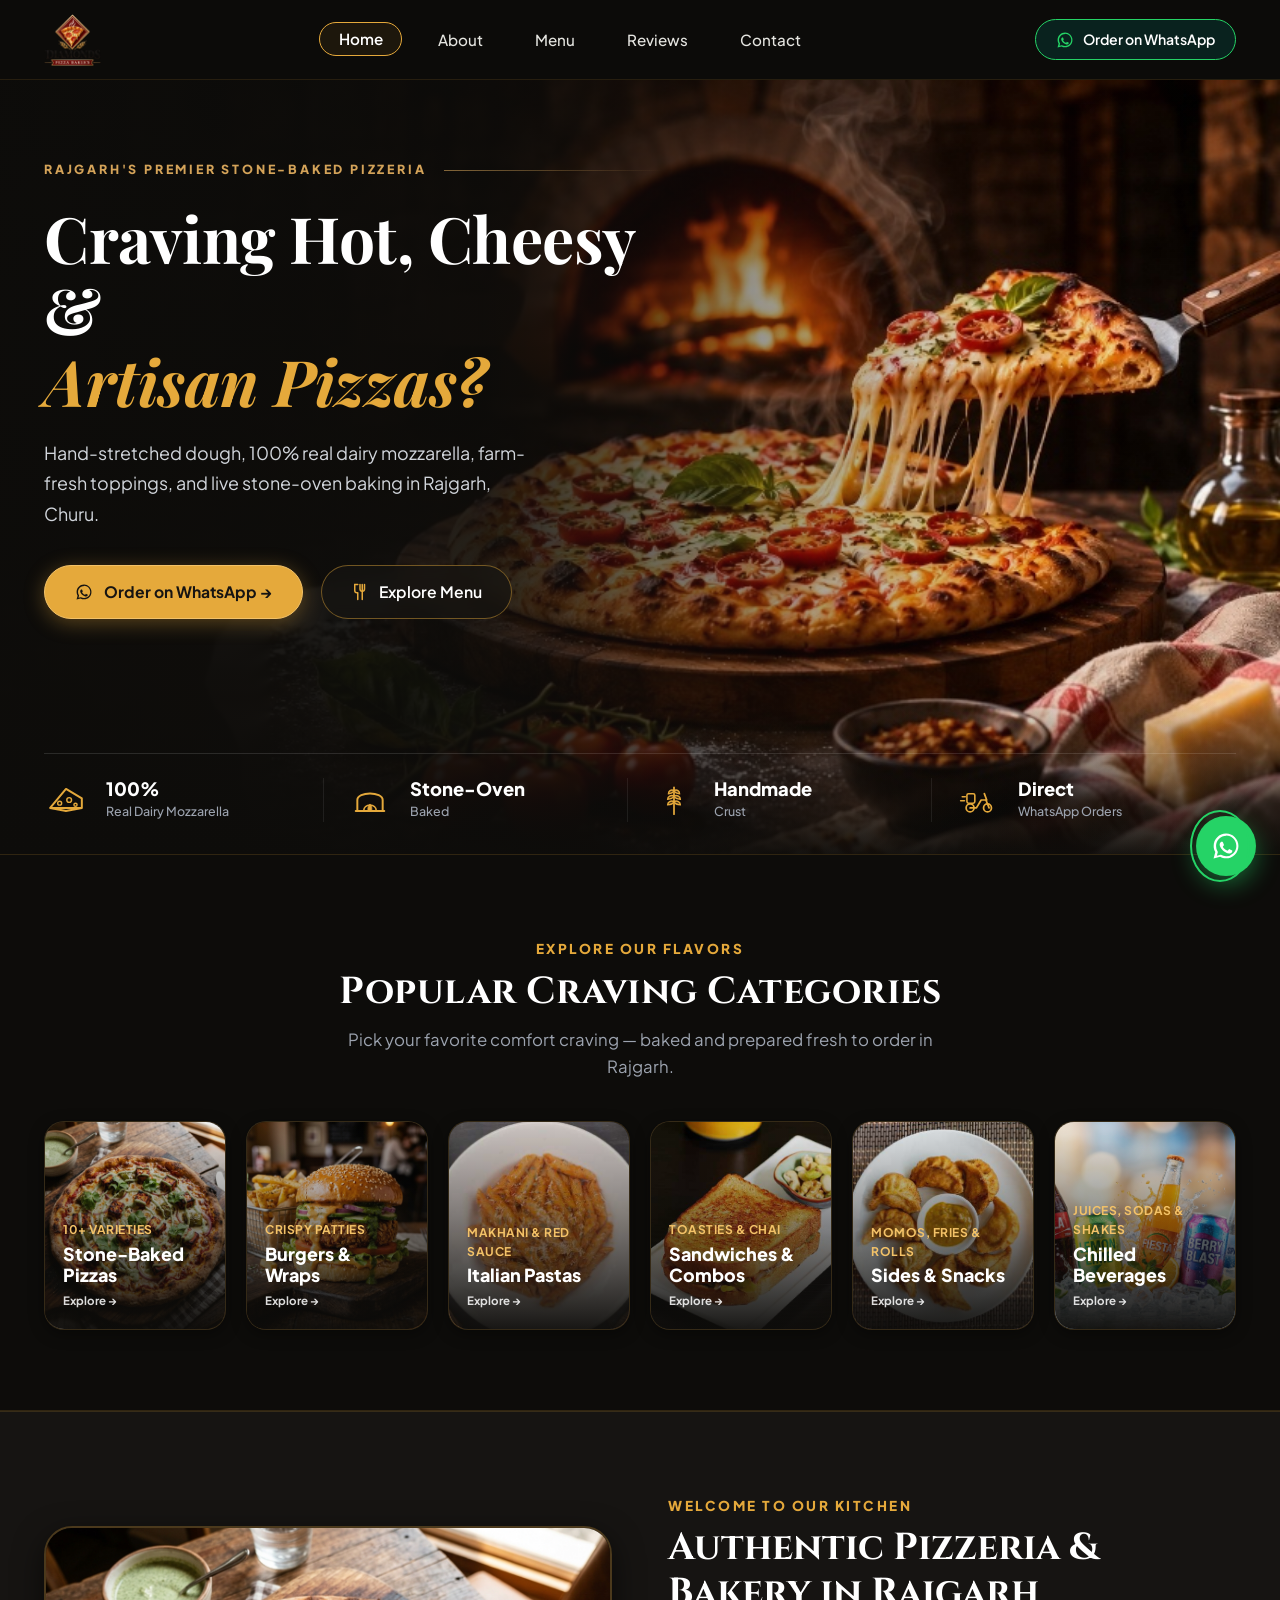
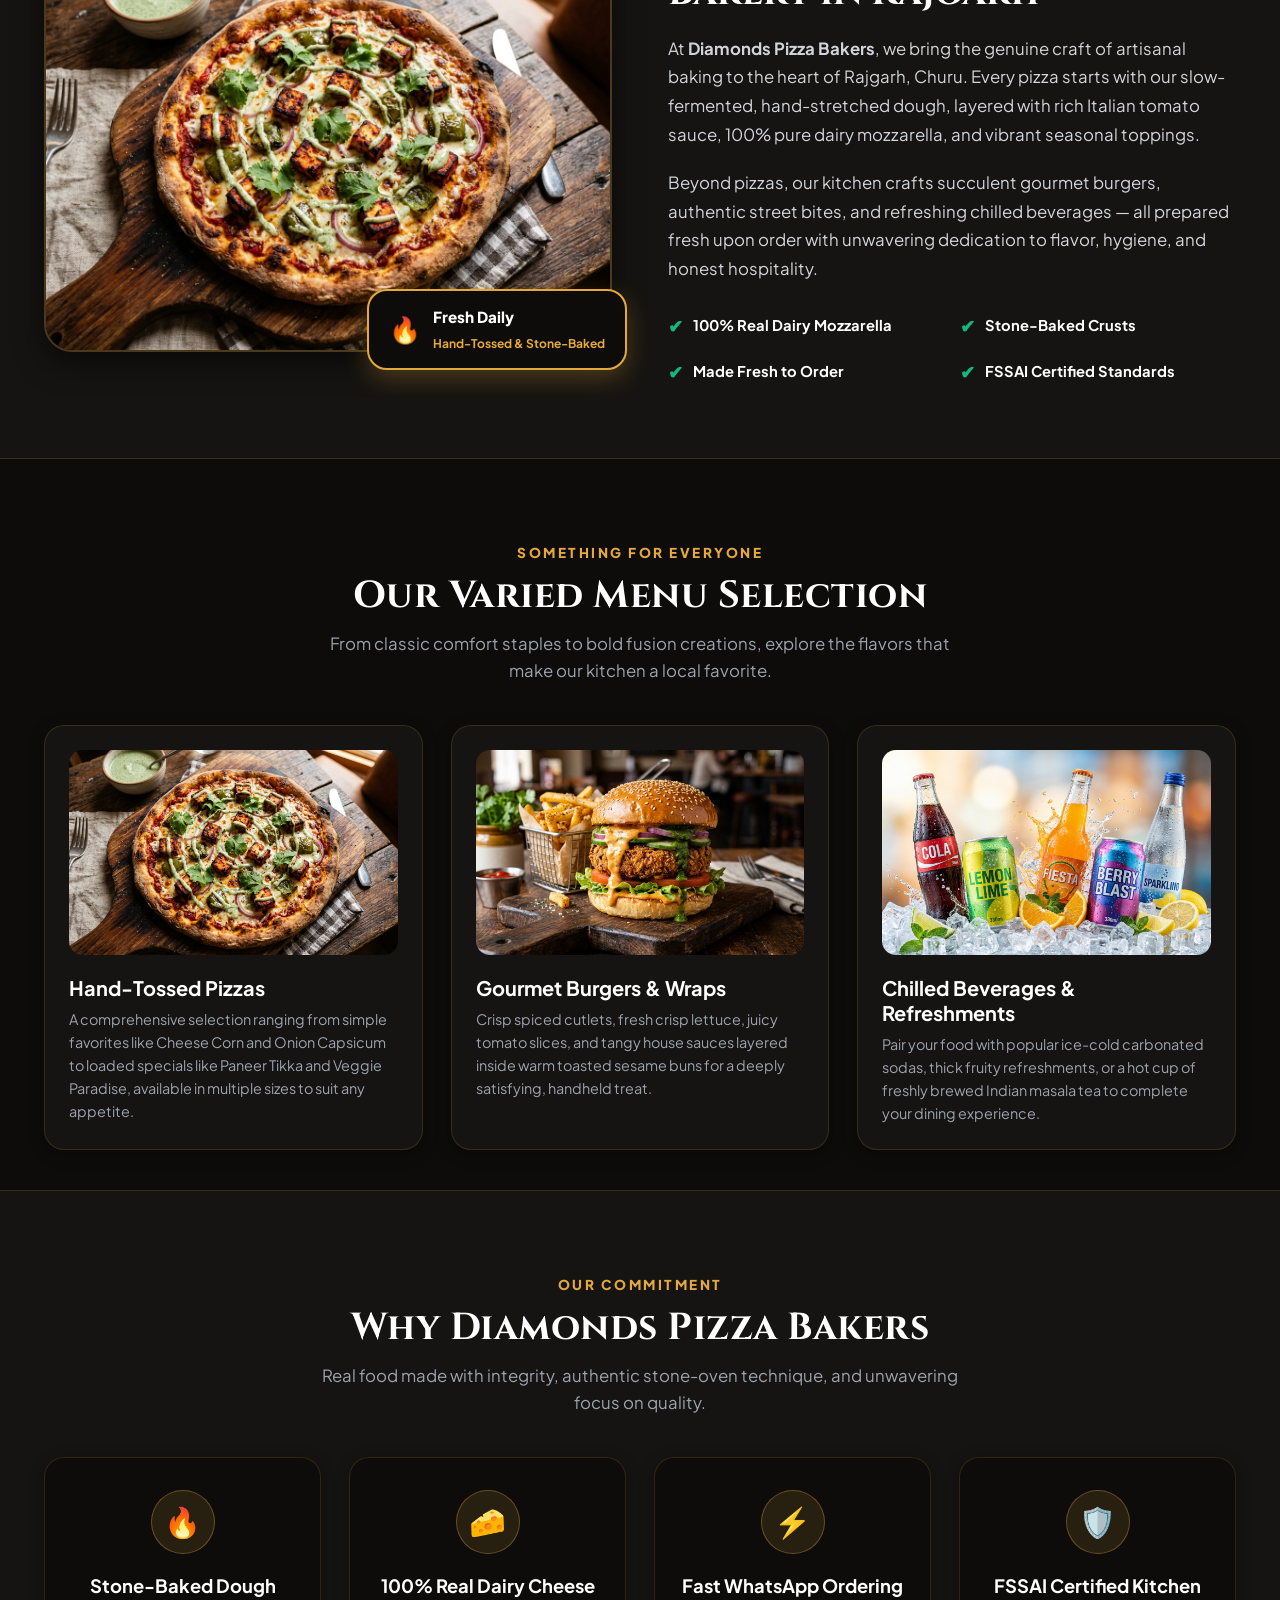
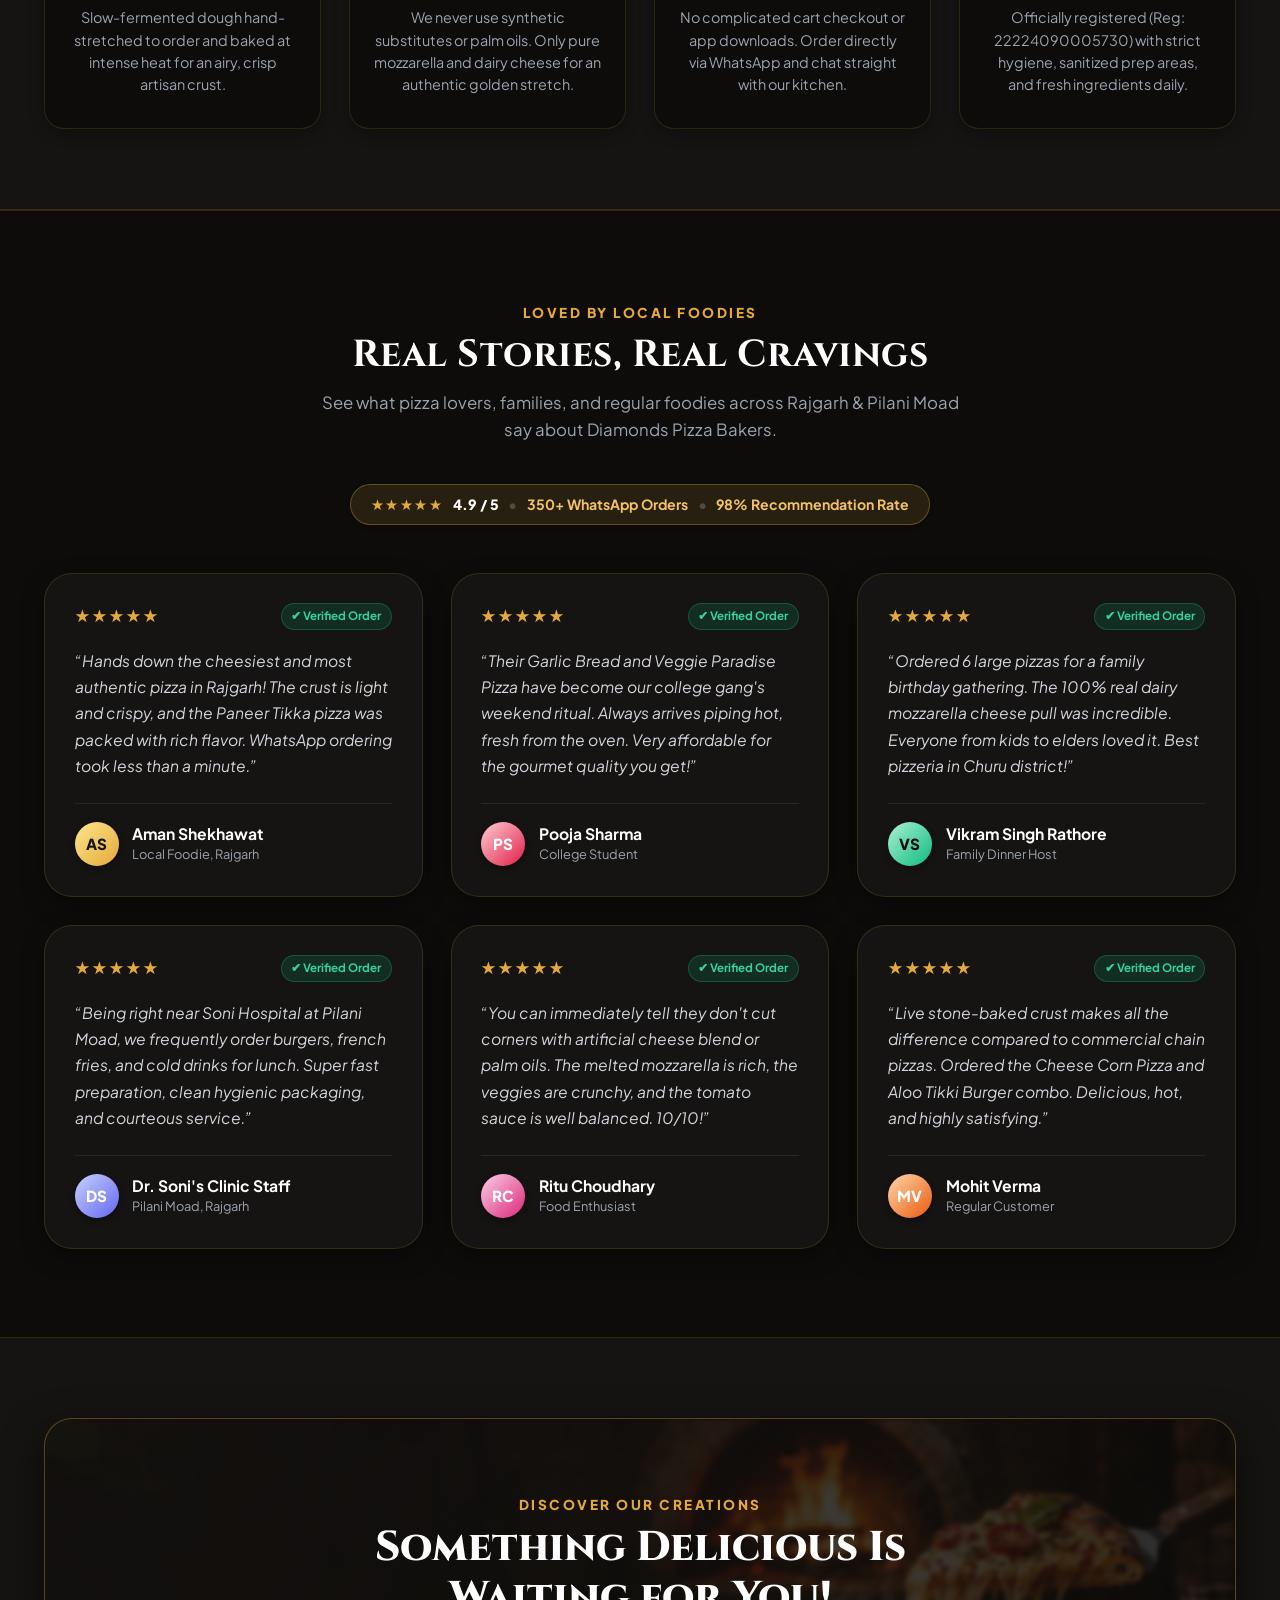
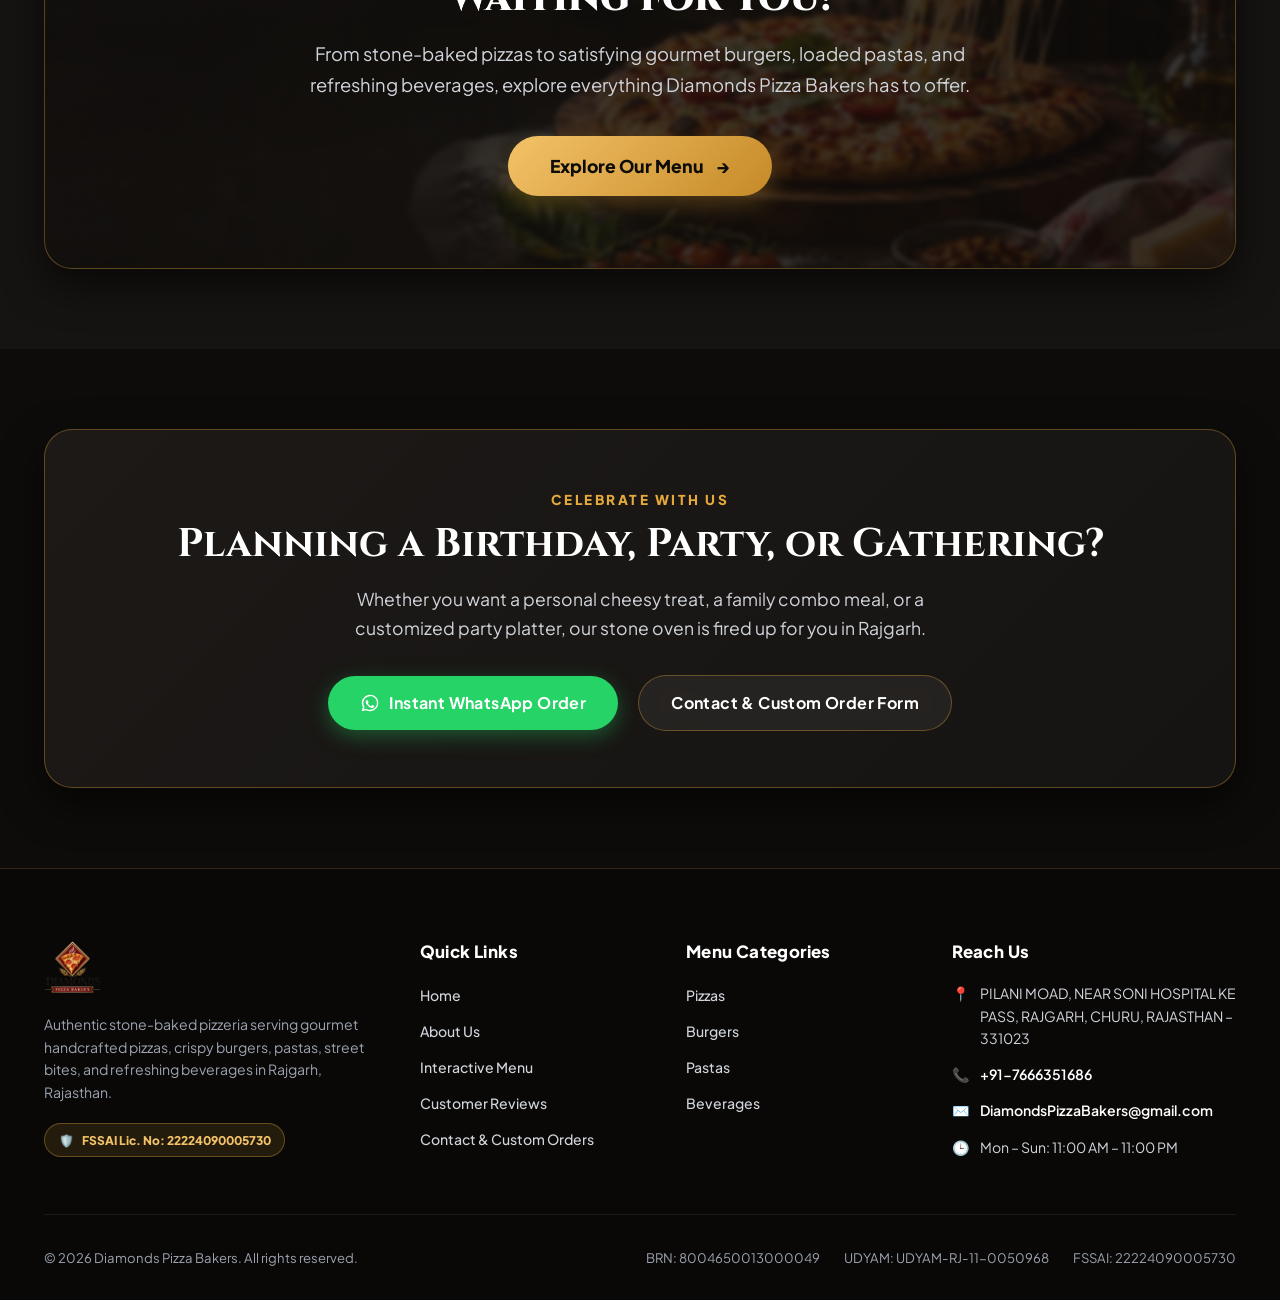
==== commit da8d222d: "done" ====
--- a/index.html
+++ b/index.html
@@ -41,7 +41,7 @@
   <header class="site-header" id="site-header">
     <div class="header-container">
       <a href="index.html" class="brand-logo" aria-label="Diamonds Pizza Bakers Home">
-        <img src="assets/logo/logo-artisan.svg" alt="Diamonds Pizza Bakers Logo - Since Rajgarh" width="180" height="58" />
+        <img src="assets/logo/logo.png" alt="Diamonds Pizza Bakers Logo - Since Rajgarh" width="60" height="54" />
       </a>
 
       <!-- Navigation Links (Centered, Home with Gold Pill) -->
@@ -625,7 +625,9 @@
       <div class="footer-grid">
         <!-- Col 1: Brand Info -->
         <div class="footer-brand">
-          <img src="assets/logo/logo-artisan.svg" alt="Diamonds Pizza Bakers" width="180" height="58" />
+          <div class="footer-logo-wrap">
+            <img src="assets/logo/logo.png" alt="Diamonds Pizza Bakers" width="72" height="64" />
+          </div>
           <p class="footer-bio">
             Authentic stone-baked pizzeria serving gourmet handcrafted pizzas, crispy burgers, pastas, street bites, and refreshing beverages in Rajgarh, Rajasthan.
           </p>
--- a/css/style.css
+++ b/css/style.css
@@ -444,10 +444,10 @@
   background-color: #0D0C0A;
   background-image: 
     linear-gradient(to right, 
-      rgba(13, 12, 10, 0.98) 0%, 
-      rgba(13, 12, 10, 0.94) 38%, 
-      rgba(13, 12, 10, 0.65) 58%, 
-      rgba(13, 12, 10, 0.15) 82%, 
+      rgba(13, 12, 10, 0.96) 0%, 
+      rgba(13, 12, 10, 0.90) 38%, 
+      rgba(13, 12, 10, 0.45) 58%, 
+      rgba(13, 12, 10, 0.1) 78%, 
       transparent 100%),
     linear-gradient(to top, 
       rgba(13, 12, 10, 0.95) 0%, 
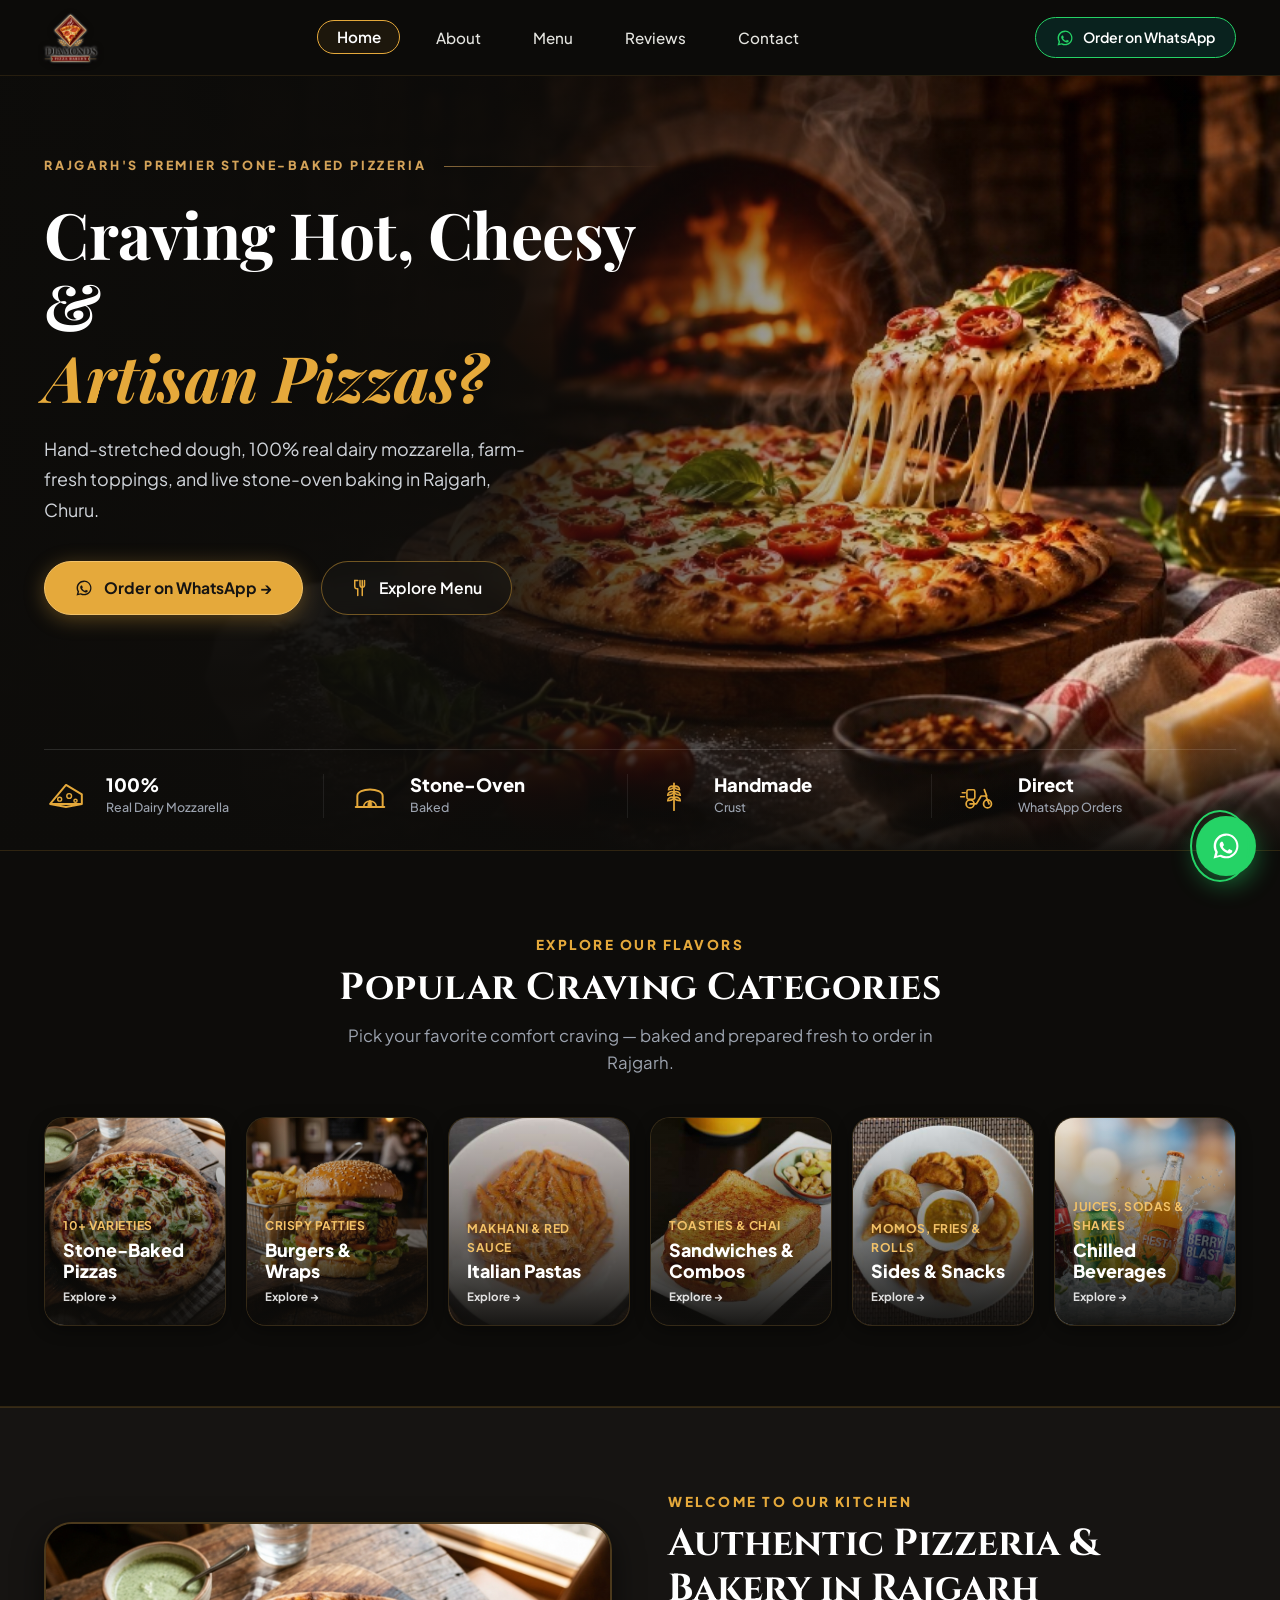
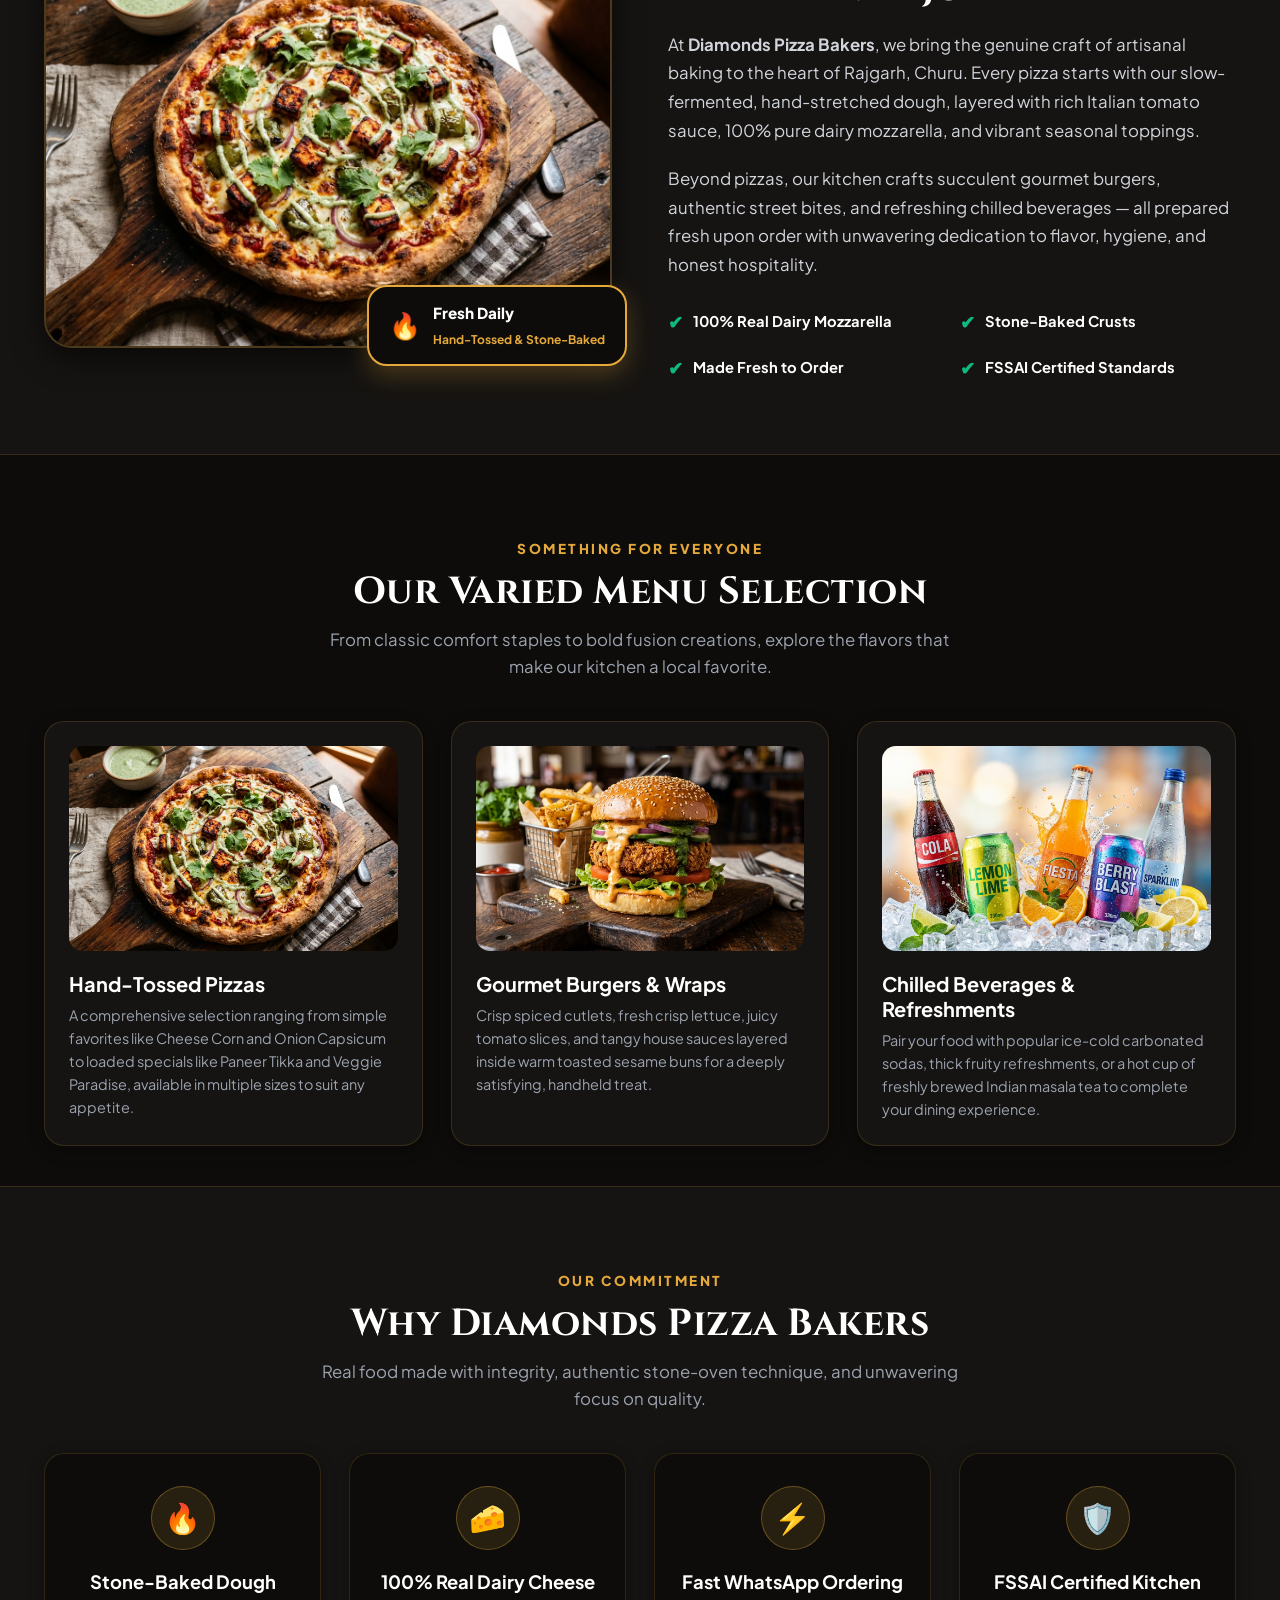
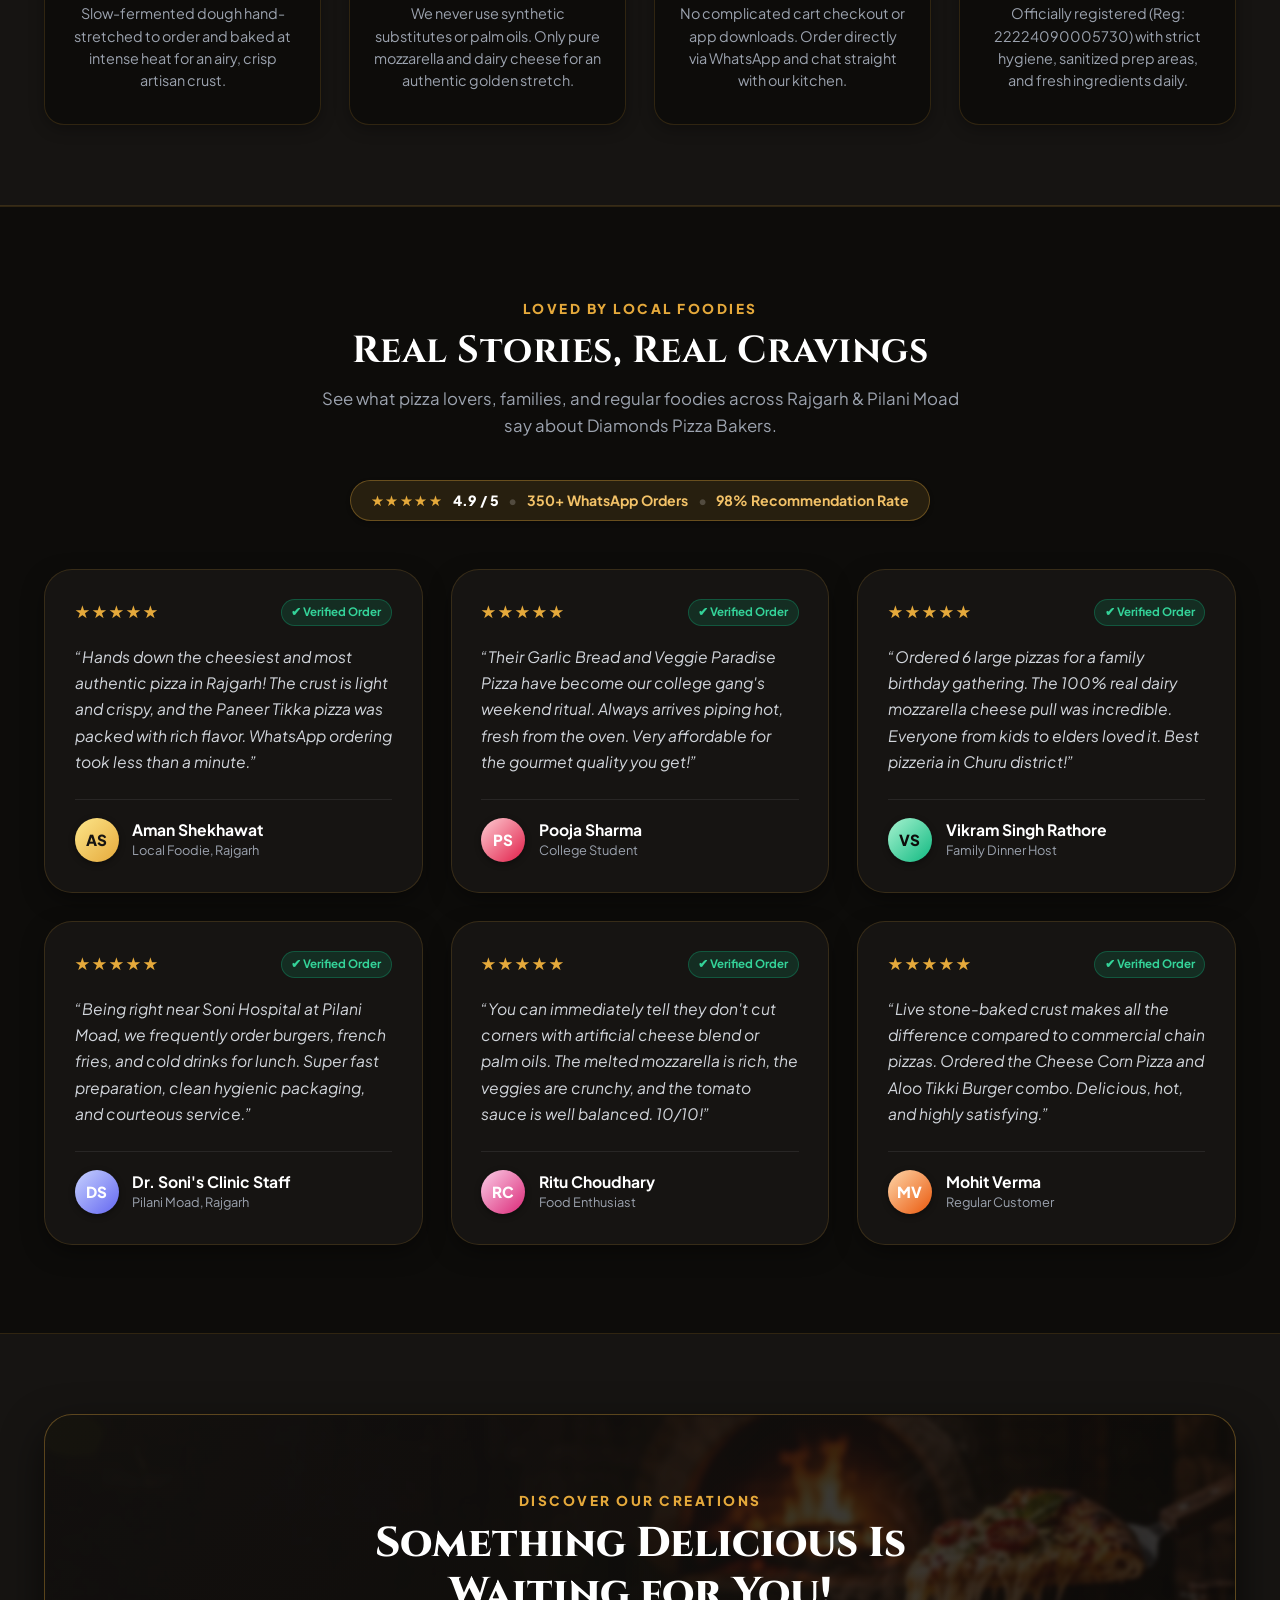
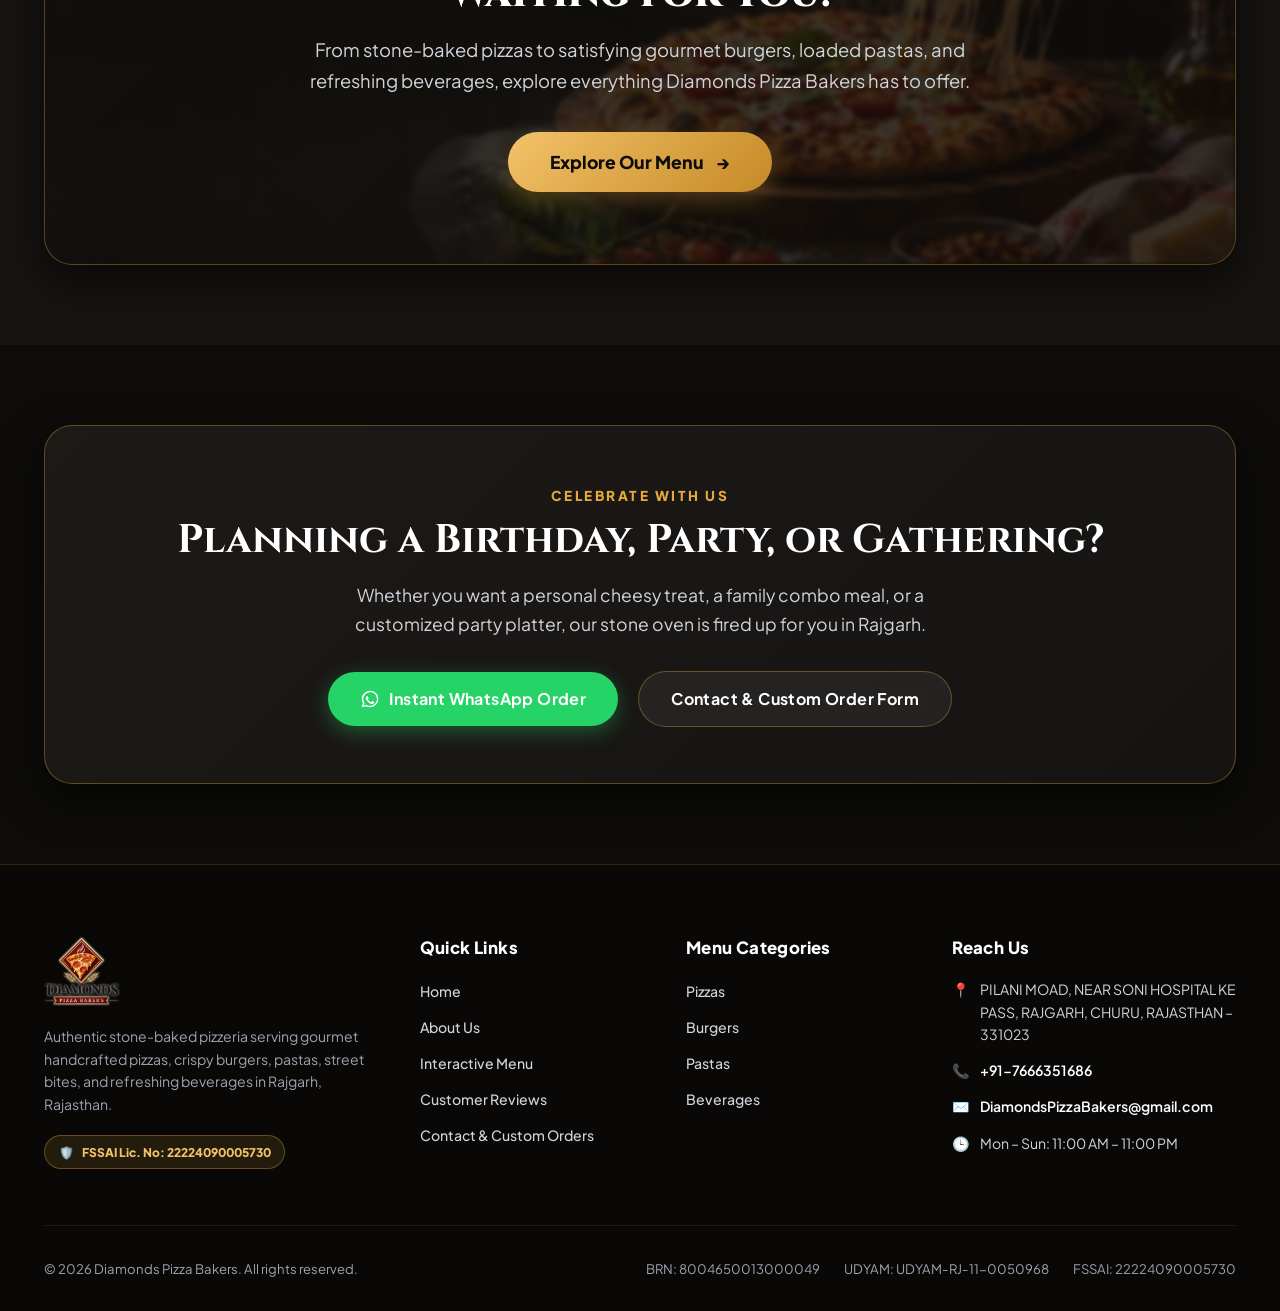
==== commit 08a24a88: "Replace logo across website with high-quality transparent brand asset, remove white rectangular back" ====
--- a/index.html
+++ b/index.html
@@ -6,6 +6,8 @@
   <title>Diamonds Pizza Bakers | Authentic Wood-Fired & Stone-Baked Pizzeria in Rajgarh, Churu</title>
   <meta name="description" content="Welcome to Diamonds Pizza Bakers, Rajgarh's premier stone-baked pizzeria. Savor authentic artisan pizzas with 100% pure dairy mozzarella, gourmet burgers, pastas, and beverages with instant WhatsApp ordering." />
   <link rel="icon" type="image/svg+xml" href="assets/logo/favicon.svg" />
+  <link rel="icon" type="image/png" sizes="128x128" href="assets/logo/favicon.png" />
+  <link rel="apple-touch-icon" href="assets/logo/favicon.png" />
   <link rel="stylesheet" href="css/style.css" />
   <!-- Schema.org Restaurant Structured Data for Local SEO -->
   <script type="application/ld+json">
@@ -41,12 +43,17 @@
   <header class="site-header" id="site-header">
     <div class="header-container">
       <a href="index.html" class="brand-logo" aria-label="Diamonds Pizza Bakers Home">
-        <img src="assets/logo/logo.png" alt="Diamonds Pizza Bakers Logo - Since Rajgarh" width="60" height="54" />
+        <img src="assets/logo/logo.png" alt="Diamonds Pizza Bakers Logo" width="53" height="48" />
       </a>
 
       <!-- Navigation Links (Centered, Home with Gold Pill) -->
       <nav aria-label="Main Navigation">
         <ul class="nav-menu" id="nav-menu">
+          <li class="mobile-drawer-brand">
+            <a href="index.html" class="drawer-logo" aria-label="Diamonds Pizza Bakers Home">
+              <img src="assets/logo/logo.png" alt="Diamonds Pizza Bakers Logo" width="49" height="44" />
+            </a>
+          </li>
           <li><a href="index.html" class="nav-link active">Home</a></li>
           <li><a href="about.html" class="nav-link">About</a></li>
           <li><a href="menu.html" class="nav-link">Menu</a></li>
@@ -625,9 +632,9 @@
       <div class="footer-grid">
         <!-- Col 1: Brand Info -->
         <div class="footer-brand">
-          <div class="footer-logo-wrap">
-            <img src="assets/logo/logo.png" alt="Diamonds Pizza Bakers" width="72" height="64" />
-          </div>
+          <a href="index.html" class="footer-logo" aria-label="Diamonds Pizza Bakers Home">
+            <img src="assets/logo/logo.png" alt="Diamonds Pizza Bakers Logo" width="75" height="68" />
+          </a>
           <p class="footer-bio">
             Authentic stone-baked pizzeria serving gourmet handcrafted pizzas, crispy burgers, pastas, street bites, and refreshing beverages in Rajgarh, Rajasthan.
           </p>
--- a/css/style.css
+++ b/css/style.css
@@ -299,17 +299,31 @@
 }
 
 .brand-logo {
-  display: flex;
-  align-items: center;
+  display: inline-flex;
+  align-items: center;
+  justify-content: center;
   text-decoration: none;
   flex-shrink: 0;
+  transition: transform var(--transition-fast);
 }
 
 .brand-logo img {
-  max-height: 52px;
+  height: 48px;
+  max-height: 48px;
   width: auto;
   object-fit: contain;
   display: block;
+  filter: drop-shadow(0 0 1px rgba(255, 255, 255, 0.85)) drop-shadow(0 1px 3px rgba(0, 0, 0, 0.85));
+  transition: filter var(--transition-fast), transform var(--transition-fast);
+}
+
+.brand-logo:hover img {
+  transform: translateY(-1px) scale(1.02);
+  filter: drop-shadow(0 0 2px rgba(255, 255, 255, 0.95)) drop-shadow(0 0 8px rgba(229, 169, 59, 0.4));
+}
+
+.mobile-drawer-brand {
+  display: none;
 }
 
 .nav-menu {
@@ -1977,12 +1991,33 @@
   margin-bottom: 3.5rem;
 }
 
+.footer-logo,
+.footer-logo-wrap {
+  display: inline-flex;
+  align-items: center;
+  justify-content: flex-start;
+  text-decoration: none;
+  margin-bottom: 1.25rem;
+  transition: transform var(--transition-fast);
+}
+
+.footer-logo img,
+.footer-logo-wrap img,
 .footer-brand img {
-  max-height: 52px;
+  height: 68px;
+  max-height: 68px;
   width: auto;
   object-fit: contain;
   display: block;
-  margin-bottom: 1.25rem;
+  filter: drop-shadow(0 0 1px rgba(255, 255, 255, 0.85)) drop-shadow(0 1px 3px rgba(0, 0, 0, 0.85));
+  transition: filter var(--transition-fast), transform var(--transition-fast);
+}
+
+.footer-logo:hover img,
+.footer-logo-wrap:hover img,
+.footer-brand a:hover img {
+  transform: translateY(-2px) scale(1.02);
+  filter: drop-shadow(0 0 2px rgba(255, 255, 255, 0.95)) drop-shadow(0 0 10px rgba(229, 169, 59, 0.45));
 }
 
 .footer-bio {
@@ -2282,9 +2317,37 @@
     font-size: 1.05rem;
   }
 
+  .brand-logo {
+    padding: 0;
+  }
+
   .brand-logo img {
-    max-height: 40px;
+    height: 38px;
+    max-height: 38px;
     width: auto;
+  }
+
+  .mobile-drawer-brand {
+    display: block;
+    width: 100%;
+    padding-bottom: 1.25rem;
+    margin-bottom: 0.5rem;
+    border-bottom: 1px solid rgba(229, 169, 59, 0.2);
+  }
+
+  .drawer-logo {
+    display: inline-flex;
+    align-items: center;
+    text-decoration: none;
+  }
+
+  .drawer-logo img {
+    height: 44px;
+    max-height: 44px;
+    width: auto;
+    object-fit: contain;
+    display: block;
+    filter: drop-shadow(0 0 1px rgba(255, 255, 255, 0.85)) drop-shadow(0 1px 3px rgba(0, 0, 0, 0.85));
   }
 
   .header-actions .header-wa-pill span {
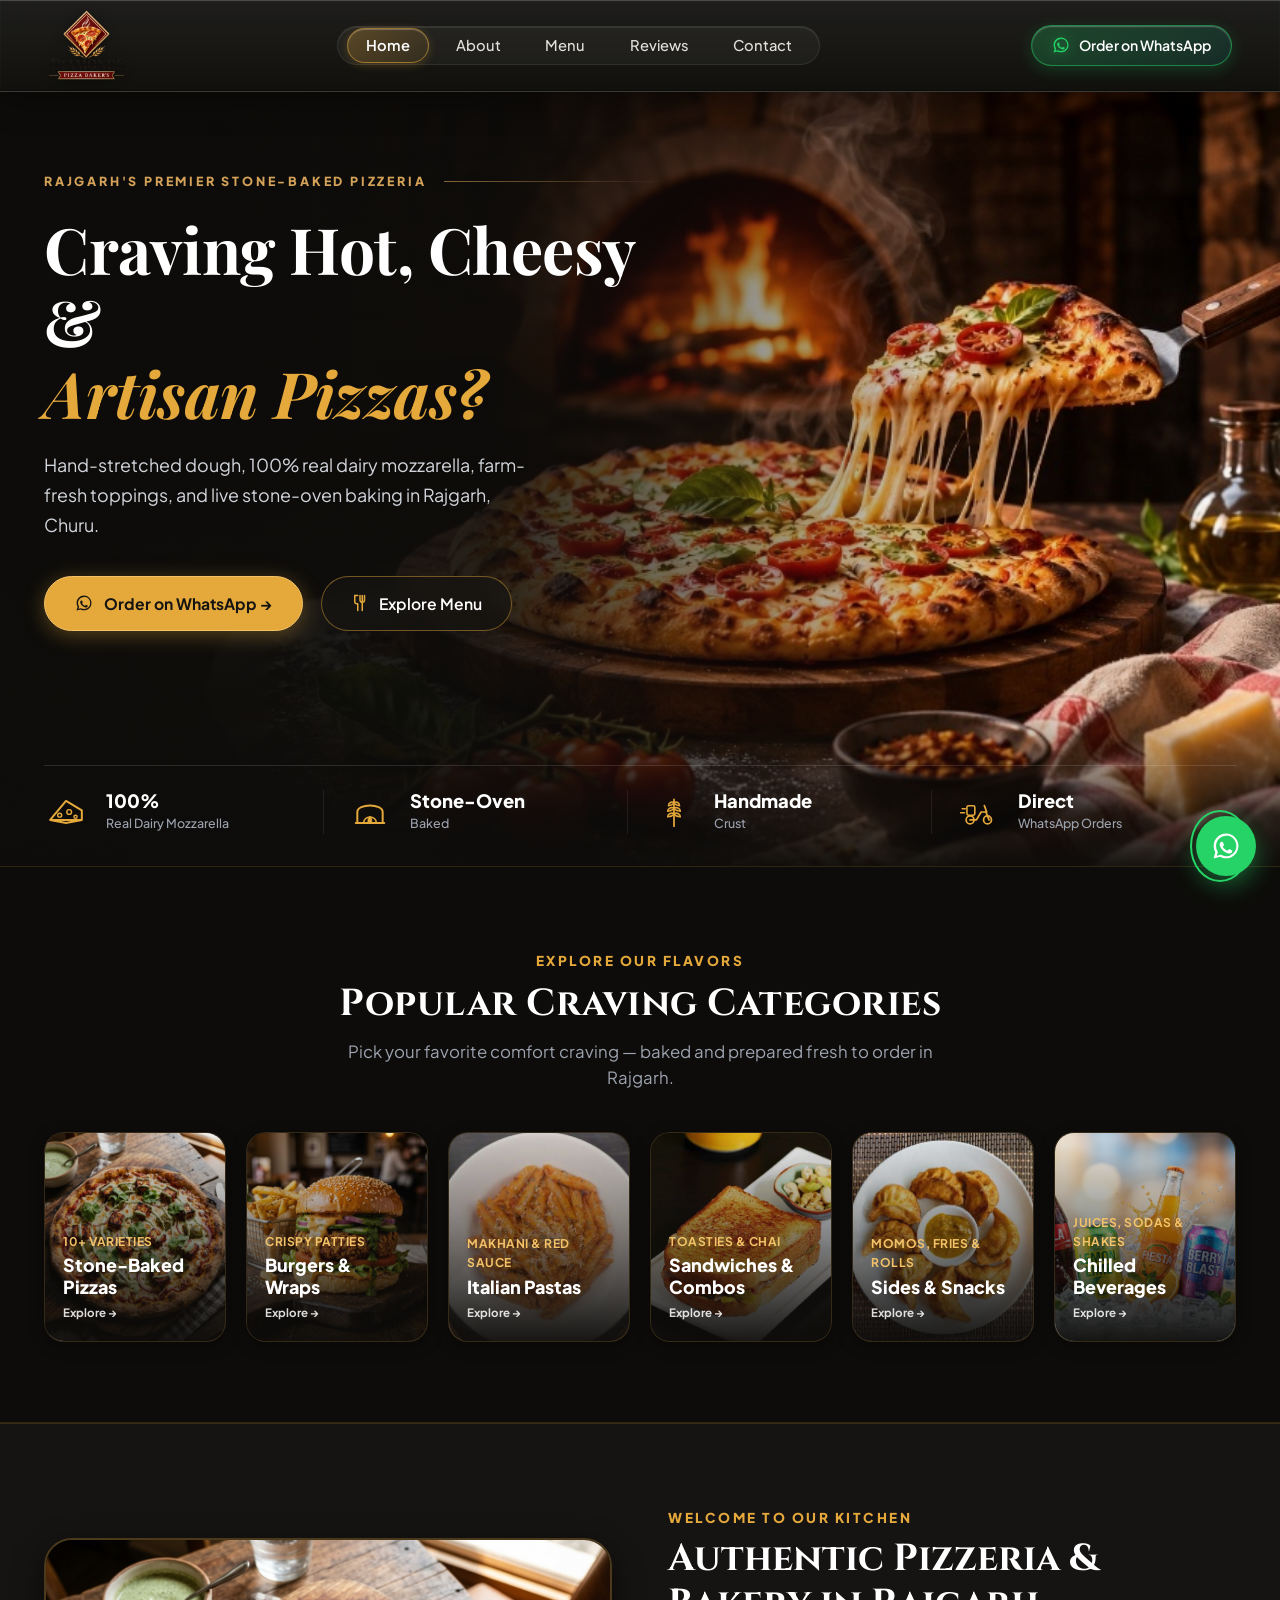
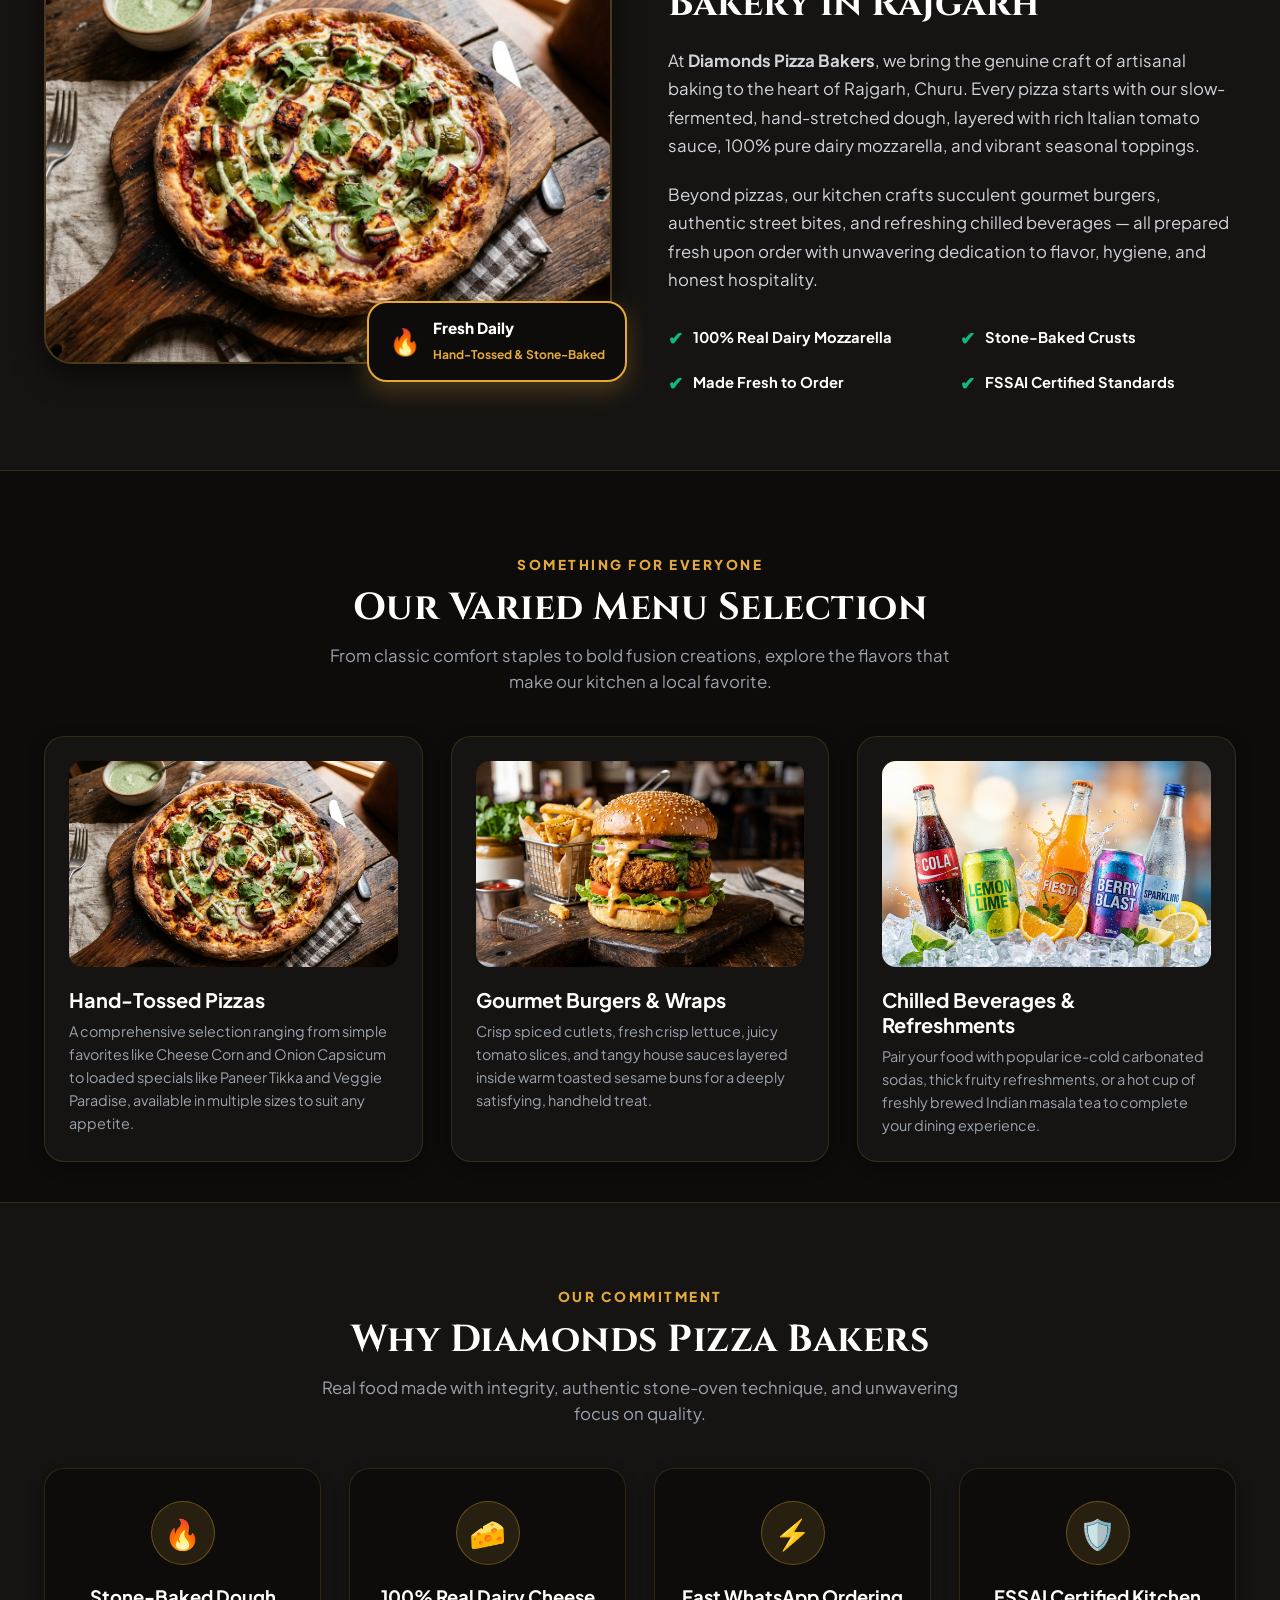
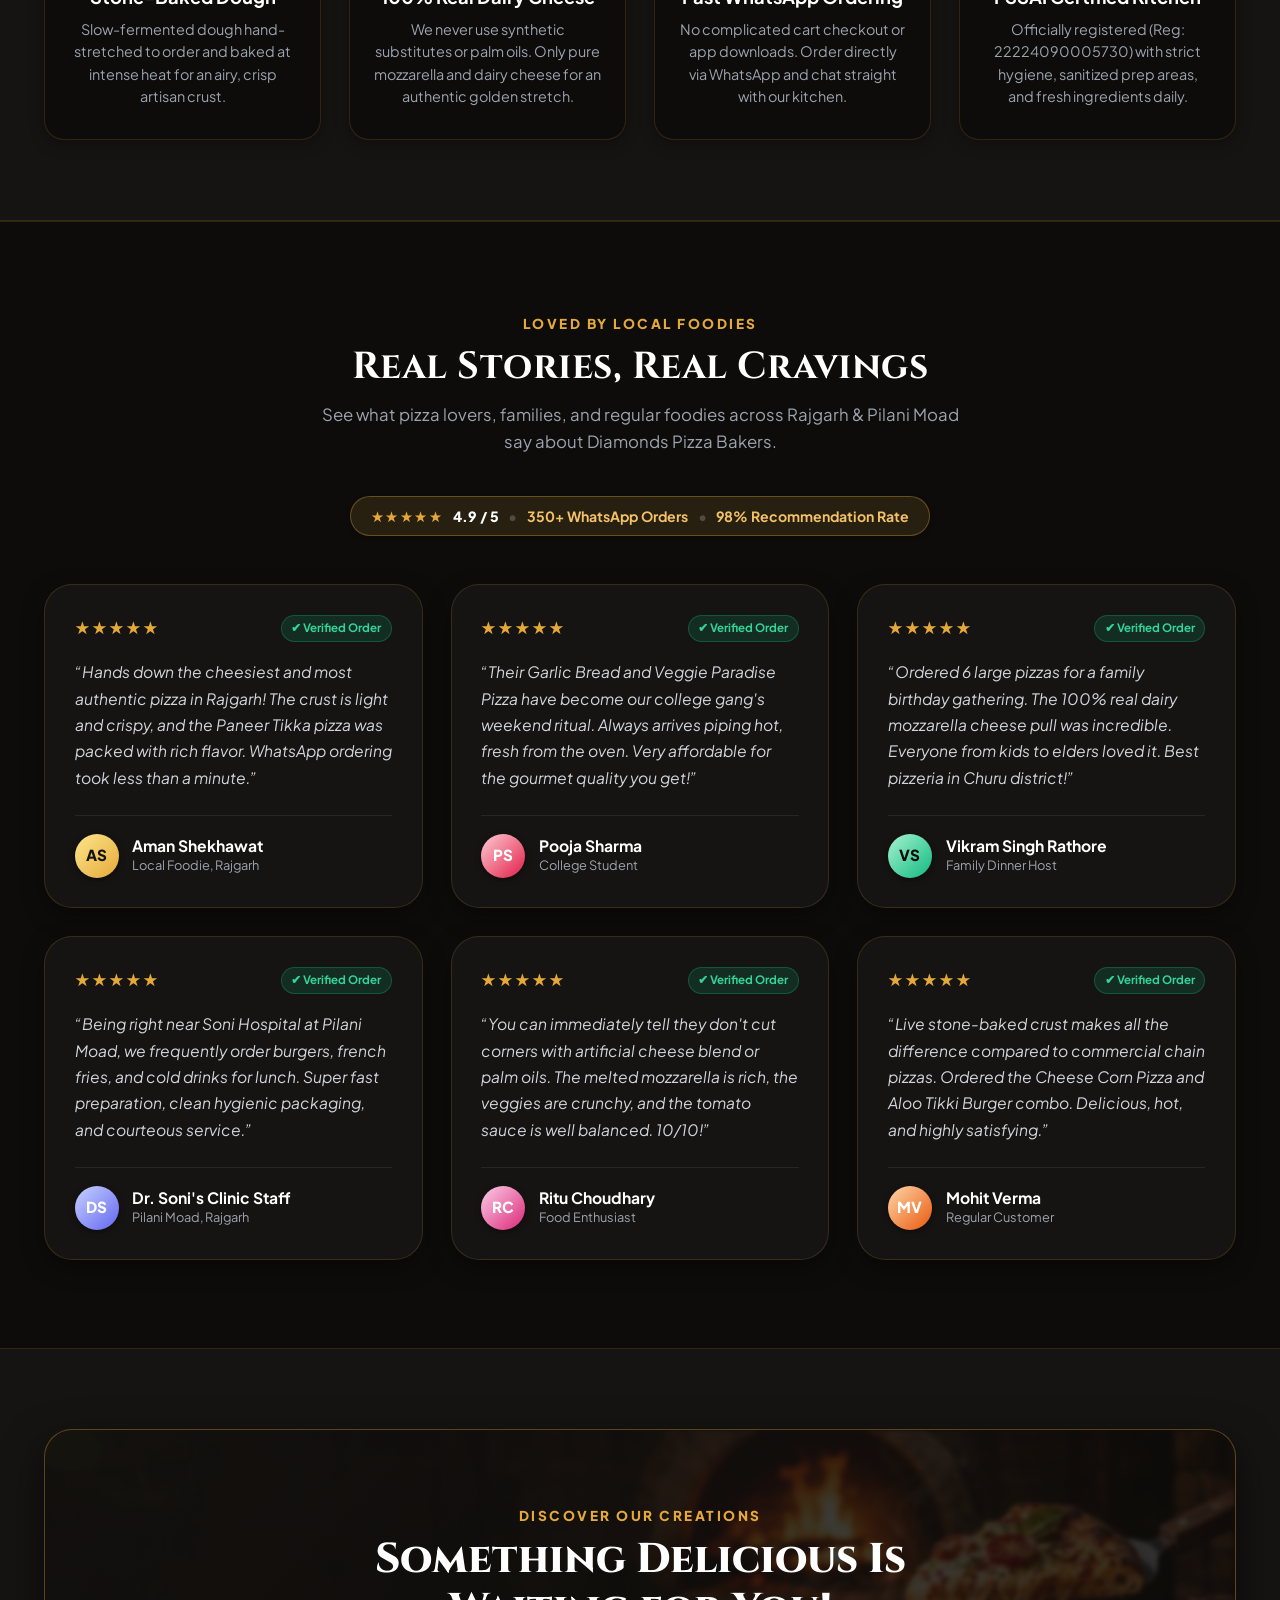
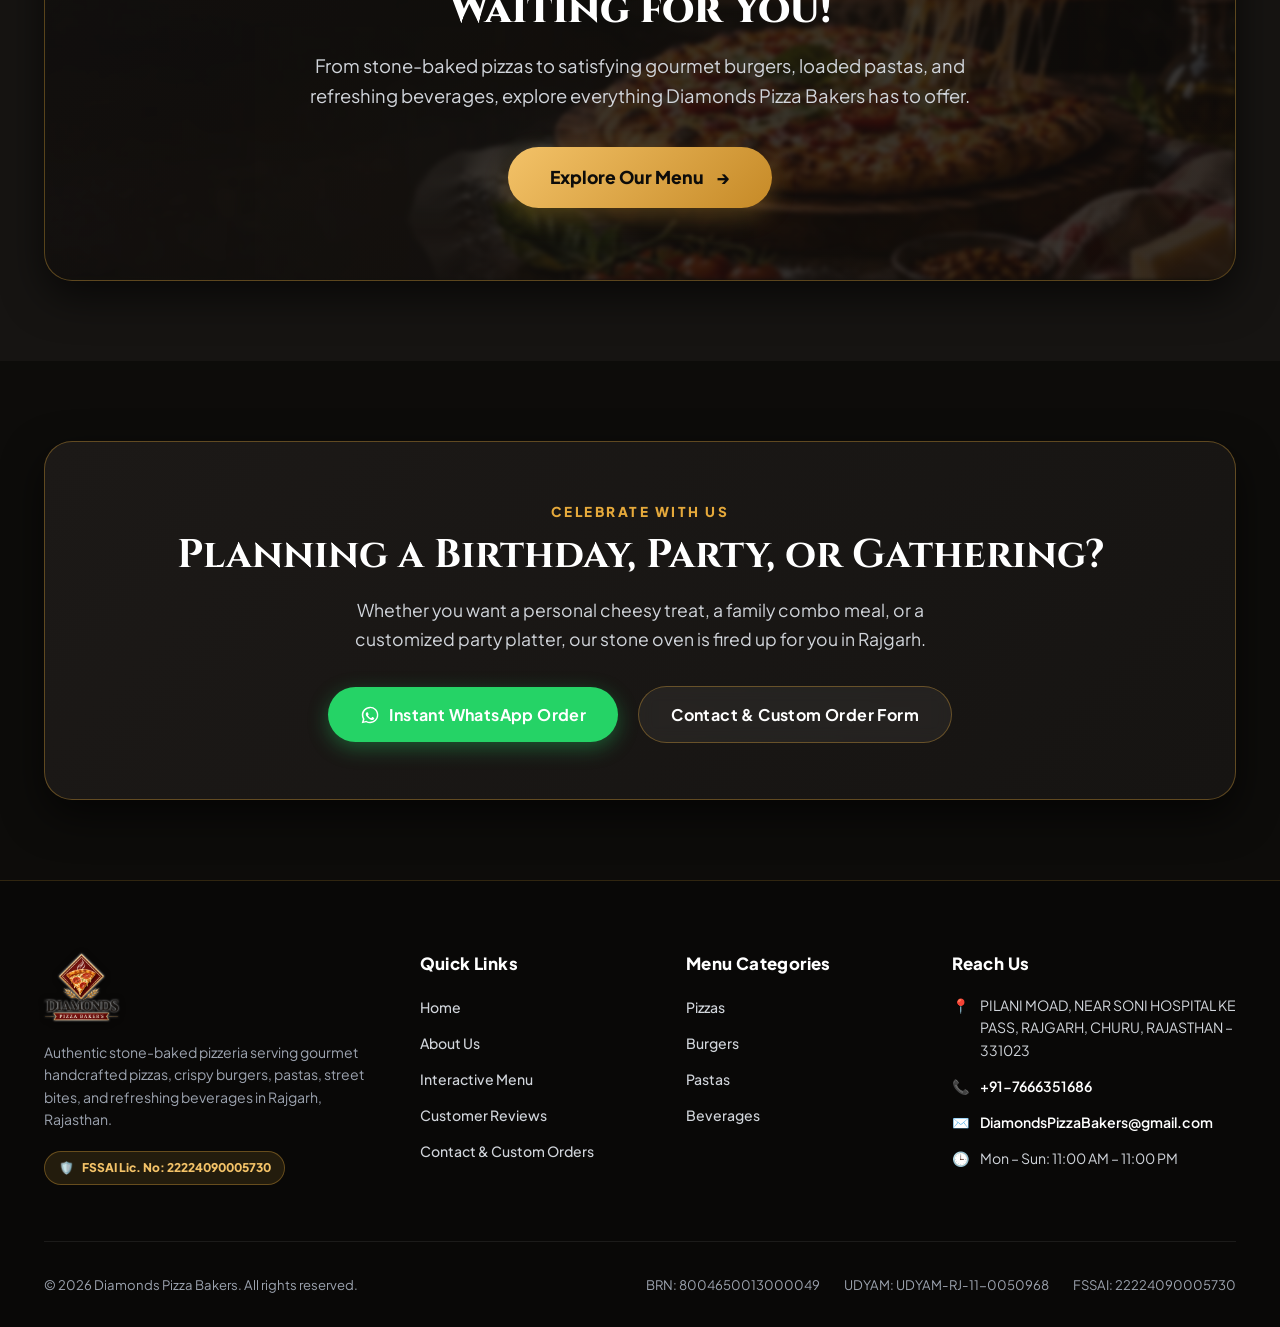
==== commit 6fb9382c: "Enlarge brand logo to prominent 70px on desktop and 54px on mobile with preserved colors" ====
--- a/index.html
+++ b/index.html
@@ -43,7 +43,7 @@
   <header class="site-header" id="site-header">
     <div class="header-container">
       <a href="index.html" class="brand-logo" aria-label="Diamonds Pizza Bakers Home">
-        <img src="assets/logo/logo.png" alt="Diamonds Pizza Bakers Logo" width="53" height="48" />
+        <img src="assets/logo/logo.png" alt="Diamonds Pizza Bakers Logo" width="77" height="70" />
       </a>
 
       <!-- Navigation Links (Centered, Home with Gold Pill) -->
@@ -51,7 +51,7 @@
         <ul class="nav-menu" id="nav-menu">
           <li class="mobile-drawer-brand">
             <a href="index.html" class="drawer-logo" aria-label="Diamonds Pizza Bakers Home">
-              <img src="assets/logo/logo.png" alt="Diamonds Pizza Bakers Logo" width="49" height="44" />
+              <img src="assets/logo/logo.png" alt="Diamonds Pizza Bakers Logo" width="60" height="54" />
             </a>
           </li>
           <li><a href="index.html" class="nav-link active">Home</a></li>
--- a/css/style.css
+++ b/css/style.css
@@ -267,7 +267,7 @@
 }
 
 /* ==========================================================================
-   HEADER & NAVIGATION (MATCHING REFERENCE MOCKUP)
+   PREMIUM LIQUID GLASS HEADER & NAVIGATION
    ========================================================================== */
 
 .site-header {
@@ -276,26 +276,71 @@
   left: 0;
   right: 0;
   z-index: 1000;
-  background: rgba(13, 12, 10, 0.82);
-  backdrop-filter: blur(16px);
-  -webkit-backdrop-filter: blur(16px);
-  border-bottom: 1px solid rgba(229, 169, 59, 0.12);
-  transition: background var(--transition-fast), border-color var(--transition-fast), box-shadow var(--transition-fast);
-}
-
+  /* Multi-layered liquid glass: subtle frosted white sheen + dark undertone */
+  background: linear-gradient(
+    180deg,
+    rgba(255, 255, 255, 0.08) 0%,
+    rgba(255, 255, 255, 0.02) 100%
+  ), rgba(13, 12, 10, 0.68);
+  backdrop-filter: blur(20px) saturate(180%);
+  -webkit-backdrop-filter: blur(20px) saturate(180%);
+  /* Realistic liquid glass edge: specular top rim reflection + translucent bottom border */
+  border-bottom: 1px solid rgba(255, 255, 255, 0.12);
+  box-shadow: 
+    inset 0 1px 1px 0 rgba(255, 255, 255, 0.22),
+    inset 0 -1px 0 0 rgba(0, 0, 0, 0.25),
+    0 8px 32px 0 rgba(0, 0, 0, 0.35);
+  transition: 
+    background var(--transition-normal),
+    backdrop-filter var(--transition-normal),
+    -webkit-backdrop-filter var(--transition-normal),
+    border-color var(--transition-normal),
+    box-shadow var(--transition-normal);
+}
+
+/* On Scroll: enhanced liquid glass blur & specular refraction */
 .site-header.header-scrolled {
-  background: rgba(13, 12, 10, 0.96);
-  border-bottom: 1px solid rgba(229, 169, 59, 0.25);
-  box-shadow: 0 8px 24px rgba(0, 0, 0, 0.65);
+  background: linear-gradient(
+    180deg,
+    rgba(255, 255, 255, 0.12) 0%,
+    rgba(255, 255, 255, 0.03) 100%
+  ), rgba(13, 12, 10, 0.86);
+  backdrop-filter: blur(28px) saturate(200%);
+  -webkit-backdrop-filter: blur(28px) saturate(200%);
+  border-bottom: 1px solid rgba(255, 255, 255, 0.16);
+  box-shadow: 
+    inset 0 1px 1.5px 0 rgba(255, 255, 255, 0.3),
+    inset 0 -1px 0 0 rgba(0, 0, 0, 0.35),
+    0 12px 36px -4px rgba(0, 0, 0, 0.65);
+}
+
+.site-header.header-scrolled .header-container {
+  padding: 0.45rem 1.75rem;
+}
+
+.site-header.header-scrolled .brand-logo img {
+  height: 65px;
+  max-height: 65px;
+}
+
+/* Browser fallback for systems lacking backdrop-filter support */
+@supports not ((-webkit-backdrop-filter: blur(10px)) or (backdrop-filter: blur(10px))) {
+  .site-header {
+    background: rgba(13, 12, 10, 0.95);
+  }
+  .site-header.header-scrolled {
+    background: #090807;
+  }
 }
 
 .header-container {
   display: flex;
   align-items: center;
   justify-content: space-between;
-  padding: 0.85rem 1.5rem;
+  padding: 0.65rem 1.75rem;
   max-width: 1240px;
   margin: 0 auto;
+  transition: padding var(--transition-normal);
 }
 
 .brand-logo {
@@ -308,63 +353,87 @@
 }
 
 .brand-logo img {
-  height: 48px;
-  max-height: 48px;
+  height: 70px;
+  max-height: 70px;
   width: auto;
   object-fit: contain;
   display: block;
-  filter: drop-shadow(0 0 1px rgba(255, 255, 255, 0.85)) drop-shadow(0 1px 3px rgba(0, 0, 0, 0.85));
-  transition: filter var(--transition-fast), transform var(--transition-fast);
+  filter: drop-shadow(0 2px 6px rgba(0, 0, 0, 0.45));
+  transition: 
+    height var(--transition-normal), 
+    max-height var(--transition-normal), 
+    transform var(--transition-fast), 
+    filter var(--transition-fast);
 }
 
 .brand-logo:hover img {
   transform: translateY(-1px) scale(1.02);
-  filter: drop-shadow(0 0 2px rgba(255, 255, 255, 0.95)) drop-shadow(0 0 8px rgba(229, 169, 59, 0.4));
+  filter: drop-shadow(0 4px 12px rgba(0, 0, 0, 0.6));
 }
 
 .mobile-drawer-brand {
   display: none;
 }
 
+/* Navigation Links Container: Liquid Glass Floating Pill */
 .nav-menu {
   display: flex;
   align-items: center;
-  gap: 1.25rem;
+  gap: 0.55rem;
   list-style: none;
+  background: rgba(255, 255, 255, 0.04);
+  border: 1px solid rgba(255, 255, 255, 0.08);
+  box-shadow: inset 0 1px 1px rgba(255, 255, 255, 0.1);
+  padding: 0.35rem 0.55rem;
+  border-radius: var(--radius-full);
 }
 
 .nav-link {
-  font-size: 0.95rem;
+  position: relative;
+  font-size: 0.92rem;
   font-weight: 500;
-  color: #E5E5E0;
-  padding: 0.45rem 1rem;
+  color: #E2E2DC;
+  padding: 0.45rem 1.05rem;
   border-radius: var(--radius-full);
   transition: all var(--transition-fast);
   text-decoration: none;
-}
-
+  border: 1px solid transparent;
+}
+
+/* Subtle liquid glass hover effect */
 .nav-link:hover {
-  color: var(--color-primary);
-}
-
-/* Active Nav Pill (Exact match to reference mockup "Home" button) */
+  color: #FFFFFF;
+  background: rgba(255, 255, 255, 0.08);
+  border-color: rgba(255, 255, 255, 0.15);
+  box-shadow: inset 0 1px 1px rgba(255, 255, 255, 0.15);
+}
+
+/* Active Nav Pill: Gold Liquid Glass with Specular Highlight */
 .nav-link.active {
-  border: 1px solid var(--color-primary);
+  color: #FFFFFF;
+  font-weight: 600;
+  background: linear-gradient(
+    135deg,
+    rgba(229, 169, 59, 0.28) 0%,
+    rgba(229, 169, 59, 0.10) 100%
+  );
+  border: 1px solid rgba(229, 169, 59, 0.55);
   border-radius: var(--radius-full);
-  padding: 0.4rem 1.15rem;
-  color: #FFFFFF;
-  background: rgba(229, 169, 59, 0.08);
-  font-weight: 600;
+  padding: 0.45rem 1.15rem;
+  box-shadow: 
+    inset 0 1px 1px rgba(255, 255, 255, 0.25),
+    0 2px 10px rgba(229, 169, 59, 0.25);
 }
 
 .header-actions {
   display: flex;
   align-items: center;
-  gap: 1rem;
-}
-
-/* Right Header CTA Button (Exact match to reference mockup emerald outline) */
-.header-wa-pill {
+  gap: 0.85rem;
+}
+
+/* WhatsApp Order Button: Emerald Liquid Glass */
+.header-wa-pill,
+.header-actions .header-wa-btn {
   display: inline-flex;
   align-items: center;
   gap: 0.55rem;
@@ -372,52 +441,92 @@
   font-weight: 600;
   color: #FFFFFF;
   padding: 0.5rem 1.25rem;
-  border: 1px solid #25D366;
-  background: rgba(7, 94, 84, 0.28);
   border-radius: var(--radius-full);
+  background: linear-gradient(
+    135deg,
+    rgba(37, 211, 102, 0.24) 0%,
+    rgba(18, 140, 126, 0.18) 100%
+  );
+  border: 1px solid rgba(37, 211, 102, 0.5);
+  box-shadow: 
+    inset 0 1px 1.5px rgba(255, 255, 255, 0.3),
+    0 4px 16px rgba(37, 211, 102, 0.2);
+  backdrop-filter: blur(10px);
+  -webkit-backdrop-filter: blur(10px);
   transition: all var(--transition-fast);
   text-decoration: none;
 }
 
-.header-wa-pill:hover {
-  background: #25D366;
-  color: #0D0C0A;
-  box-shadow: 0 4px 18px rgba(37, 211, 102, 0.4);
-}
-
-.header-wa-pill svg {
+.header-wa-pill:hover,
+.header-actions .header-wa-btn:hover {
+  background: linear-gradient(
+    135deg,
+    rgba(37, 211, 102, 0.4) 0%,
+    rgba(18, 140, 126, 0.28) 100%
+  );
+  border-color: rgba(37, 211, 102, 0.75);
+  color: #FFFFFF;
+  box-shadow: 
+    inset 0 1px 2px rgba(255, 255, 255, 0.4),
+    0 6px 24px rgba(37, 211, 102, 0.4);
+  transform: translateY(-1px);
+}
+
+.header-wa-pill svg,
+.header-actions .header-wa-btn svg {
   color: #25D366;
-  transition: color var(--transition-fast);
-}
-
-.header-wa-pill:hover svg {
-  color: #0D0C0A;
-}
-
-/* Mobile Nav Toggle */
+  filter: drop-shadow(0 0 6px rgba(37, 211, 102, 0.5));
+  transition: transform var(--transition-fast);
+}
+
+.header-wa-pill:hover svg,
+.header-actions .header-wa-btn:hover svg {
+  transform: scale(1.1);
+  color: #FFFFFF;
+}
+
+/* Mobile Nav Toggle: Glass Rounded Button */
 .mobile-nav-toggle {
   display: none;
   flex-direction: column;
   justify-content: space-between;
-  width: 28px;
-  height: 20px;
-  background: transparent;
-  border: none;
+  width: 42px;
+  height: 42px;
+  padding: 11px 9px;
+  background: rgba(255, 255, 255, 0.06);
+  border: 1px solid rgba(255, 255, 255, 0.14);
+  border-radius: 12px;
+  box-shadow: inset 0 1px 1px rgba(255, 255, 255, 0.18);
+  backdrop-filter: blur(12px);
+  -webkit-backdrop-filter: blur(12px);
   cursor: pointer;
   z-index: 1001;
+  transition: all var(--transition-fast);
+}
+
+.mobile-nav-toggle:hover {
+  background: rgba(255, 255, 255, 0.1);
+  border-color: rgba(255, 255, 255, 0.25);
+  transform: translateY(-1px);
+}
+
+.mobile-nav-toggle.active {
+  background: rgba(229, 169, 59, 0.18);
+  border-color: rgba(229, 169, 59, 0.5);
+  box-shadow: inset 0 1px 1px rgba(255, 255, 255, 0.25), 0 0 12px rgba(229, 169, 59, 0.3);
 }
 
 .mobile-nav-toggle span {
   display: block;
-  height: 2.5px;
+  height: 2px;
   width: 100%;
-  background: var(--text-primary);
+  background: #FFFFFF;
   border-radius: 2px;
   transition: all var(--transition-normal);
 }
 
 .mobile-nav-toggle.active span:nth-child(1) {
-  transform: translateY(8.5px) rotate(45deg);
+  transform: translateY(7px) rotate(45deg);
 }
 
 .mobile-nav-toggle.active span:nth-child(2) {
@@ -425,15 +534,16 @@
 }
 
 .mobile-nav-toggle.active span:nth-child(3) {
-  transform: translateY(-8.5px) rotate(-45deg);
+  transform: translateY(-7px) rotate(-45deg);
 }
 
 .nav-overlay {
   display: none;
   position: fixed;
   inset: 0;
-  background: rgba(0, 0, 0, 0.75);
-  backdrop-filter: blur(4px);
+  background: rgba(0, 0, 0, 0.65);
+  backdrop-filter: blur(8px);
+  -webkit-backdrop-filter: blur(8px);
   z-index: 998;
   opacity: 0;
   transition: opacity var(--transition-normal);
@@ -2197,6 +2307,43 @@
     padding: 0 1.5rem;
   }
 
+  .header-container {
+    padding: 0.55rem 1.25rem;
+  }
+
+  .brand-logo img {
+    height: 62px;
+    max-height: 62px;
+  }
+
+  .site-header.header-scrolled .header-container {
+    padding: 0.4rem 1.25rem;
+  }
+
+  .site-header.header-scrolled .brand-logo img {
+    height: 58px;
+    max-height: 58px;
+  }
+
+  .nav-menu {
+    gap: 0.35rem;
+    padding: 0.3rem 0.45rem;
+  }
+
+  .nav-link {
+    font-size: 0.86rem;
+    padding: 0.4rem 0.8rem;
+  }
+
+  .nav-link.active {
+    padding: 0.4rem 0.95rem;
+  }
+
+  .header-wa-pill {
+    padding: 0.45rem 1rem;
+    font-size: 0.84rem;
+  }
+
   .hero-section {
     padding: 3rem 0 2rem;
     background-position: right center;
@@ -2286,23 +2433,37 @@
     padding: 0 1.15rem;
   }
 
+  .header-container {
+    padding: 0.55rem 1.15rem;
+  }
+
   .mobile-nav-toggle {
     display: flex;
   }
 
+  /* Mobile Liquid Glass Drawer */
   .nav-menu {
     position: fixed;
     top: 0;
     right: -100%;
     width: min(300px, 85vw);
     height: 100vh;
-    background: #0D0C0A;
+    background: linear-gradient(
+      160deg,
+      rgba(24, 21, 17, 0.88) 0%,
+      rgba(13, 12, 10, 0.94) 100%
+    );
+    backdrop-filter: blur(28px) saturate(190%);
+    -webkit-backdrop-filter: blur(28px) saturate(190%);
     flex-direction: column;
     align-items: flex-start;
-    padding: 5.5rem 1.75rem 2rem;
-    gap: 1.25rem;
-    box-shadow: -10px 0 30px rgba(0, 0, 0, 0.85);
-    border-left: 1px solid rgba(229, 169, 59, 0.2);
+    padding: 5rem 1.75rem 2rem;
+    gap: 0.65rem;
+    box-shadow: 
+      inset 1px 0 1px rgba(255, 255, 255, 0.16),
+      -12px 0 36px rgba(0, 0, 0, 0.85);
+    border-left: 1px solid rgba(255, 255, 255, 0.12);
+    border-radius: 0;
     transition: right var(--transition-normal);
     z-index: 1000;
     overflow-y: auto;
@@ -2313,8 +2474,20 @@
   }
 
   .nav-link {
-    color: #FFFFFF;
+    width: 100%;
+    color: #E2E2DC;
     font-size: 1.05rem;
+    padding: 0.65rem 1rem;
+    border-radius: 12px;
+  }
+
+  .nav-link:hover {
+    background: rgba(255, 255, 255, 0.08);
+  }
+
+  .nav-link.active {
+    width: 100%;
+    border-radius: 12px;
   }
 
   .brand-logo {
@@ -2322,17 +2495,23 @@
   }
 
   .brand-logo img {
-    height: 38px;
-    max-height: 38px;
+    height: 54px;
+    max-height: 54px;
     width: auto;
+    filter: drop-shadow(0 2px 6px rgba(0, 0, 0, 0.45));
+  }
+
+  .site-header.header-scrolled .brand-logo img {
+    height: 50px;
+    max-height: 50px;
   }
 
   .mobile-drawer-brand {
     display: block;
     width: 100%;
     padding-bottom: 1.25rem;
-    margin-bottom: 0.5rem;
-    border-bottom: 1px solid rgba(229, 169, 59, 0.2);
+    margin-bottom: 0.65rem;
+    border-bottom: 1px solid rgba(255, 255, 255, 0.12);
   }
 
   .drawer-logo {
@@ -2342,19 +2521,21 @@
   }
 
   .drawer-logo img {
-    height: 44px;
-    max-height: 44px;
+    height: 54px;
+    max-height: 54px;
     width: auto;
     object-fit: contain;
     display: block;
-    filter: drop-shadow(0 0 1px rgba(255, 255, 255, 0.85)) drop-shadow(0 1px 3px rgba(0, 0, 0, 0.85));
-  }
-
-  .header-actions .header-wa-pill span {
+    filter: drop-shadow(0 2px 6px rgba(0, 0, 0, 0.45));
+  }
+
+  .header-actions .header-wa-pill span,
+  .header-actions .header-wa-btn span {
     display: none;
   }
 
-  .header-actions .header-wa-pill {
+  .header-actions .header-wa-pill,
+  .header-actions .header-wa-btn {
     padding: 0.55rem 0.75rem;
     border-radius: var(--radius-full);
   }
@@ -2601,6 +2782,19 @@
    4. EXTRA SMALL MOBILE SCREENS (< 480px)
    -------------------------------------------------------------------------- */
 @media (max-width: 480px) {
+  .header-container {
+    padding: 0.5rem 0.9rem;
+  }
+
+  .brand-logo img {
+    height: 52px;
+    max-height: 52px;
+  }
+
+  .site-header.header-scrolled .brand-logo img {
+    height: 48px;
+    max-height: 48px;
+  }
   .hero-actions {
     flex-direction: column;
     width: 100%;
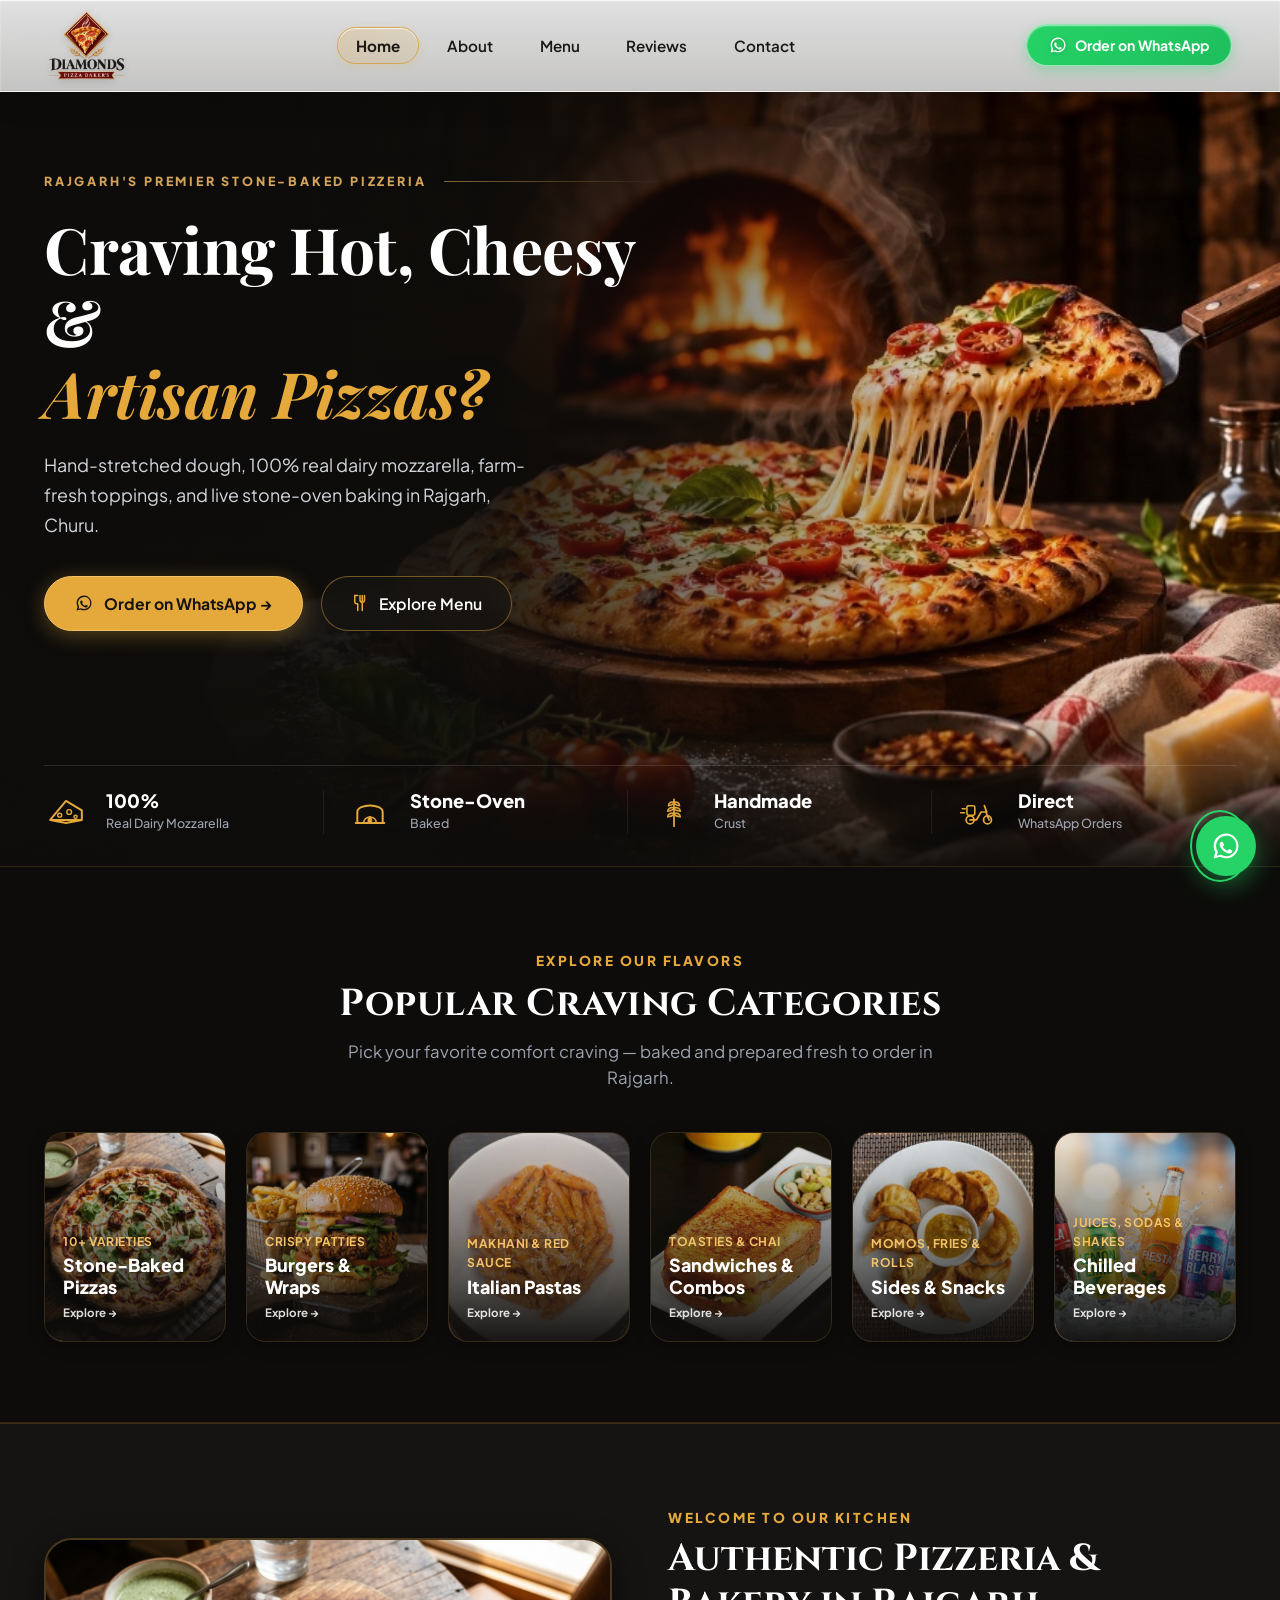
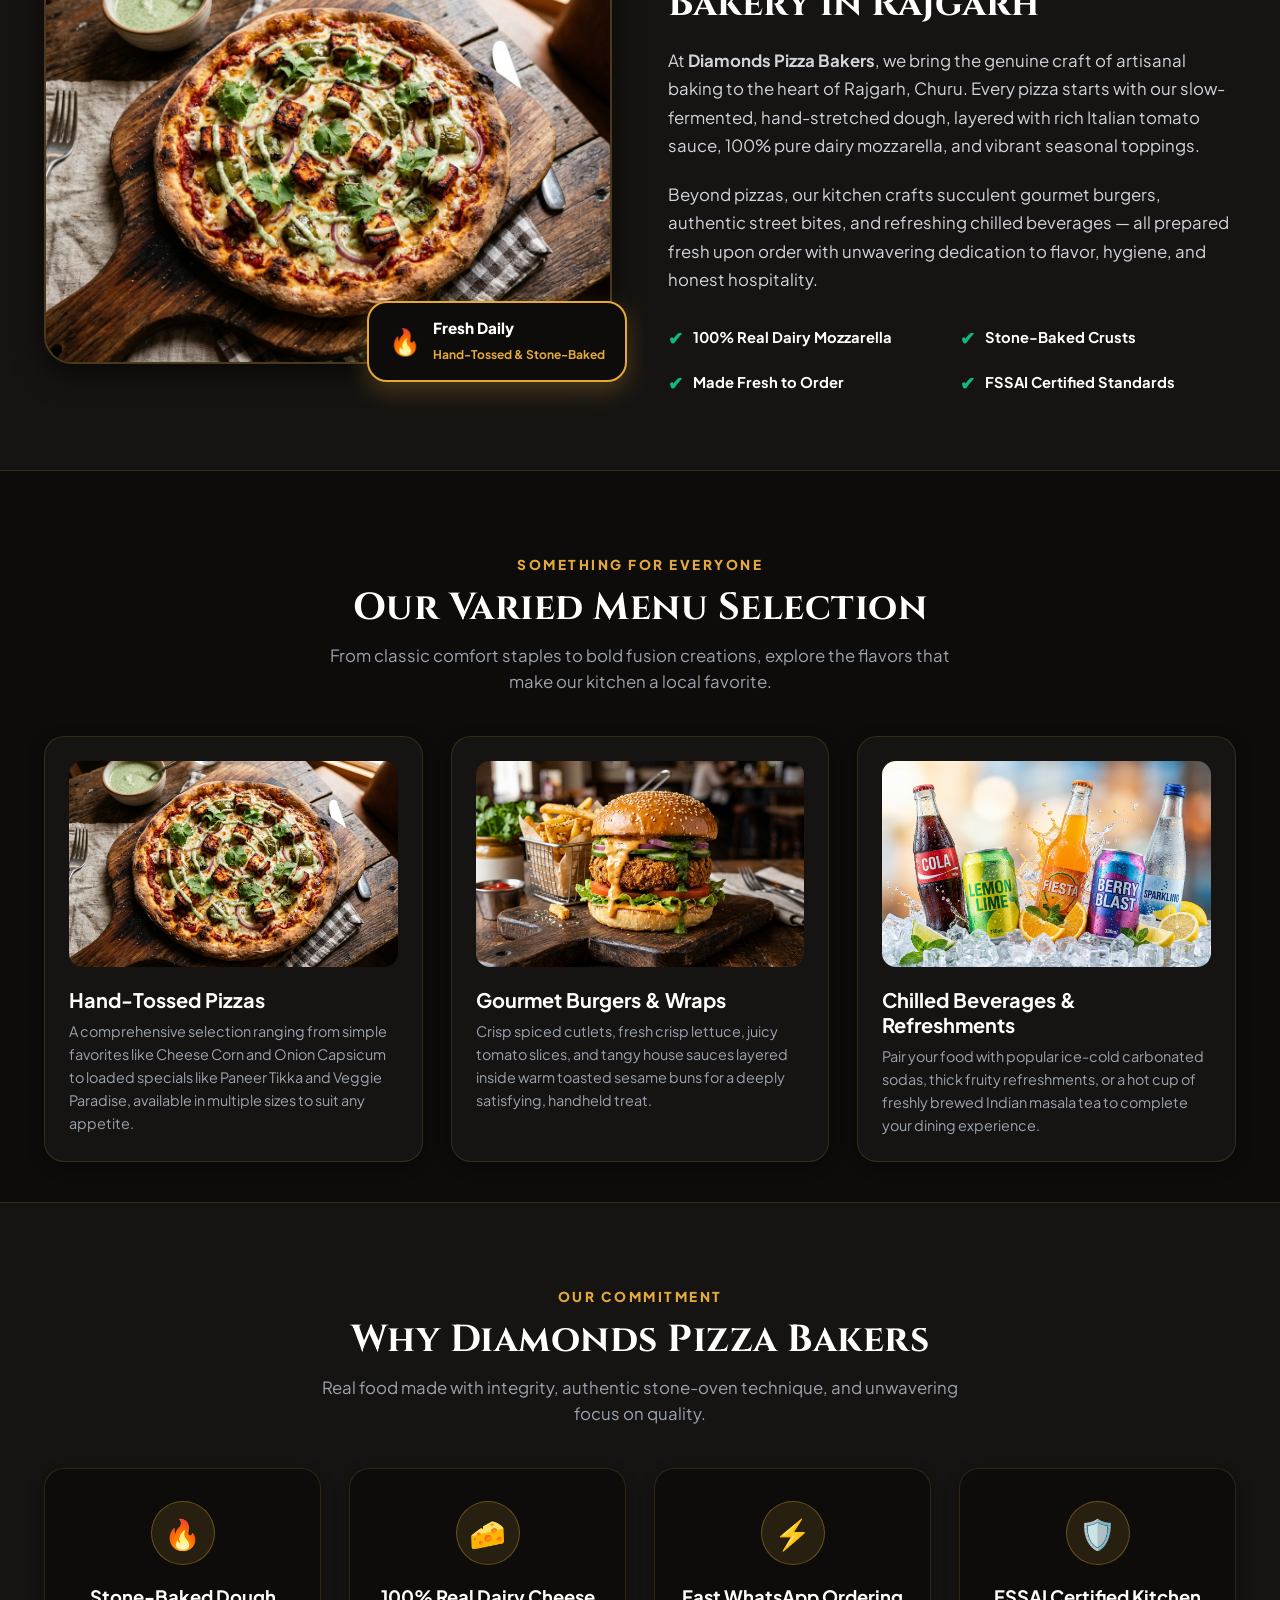
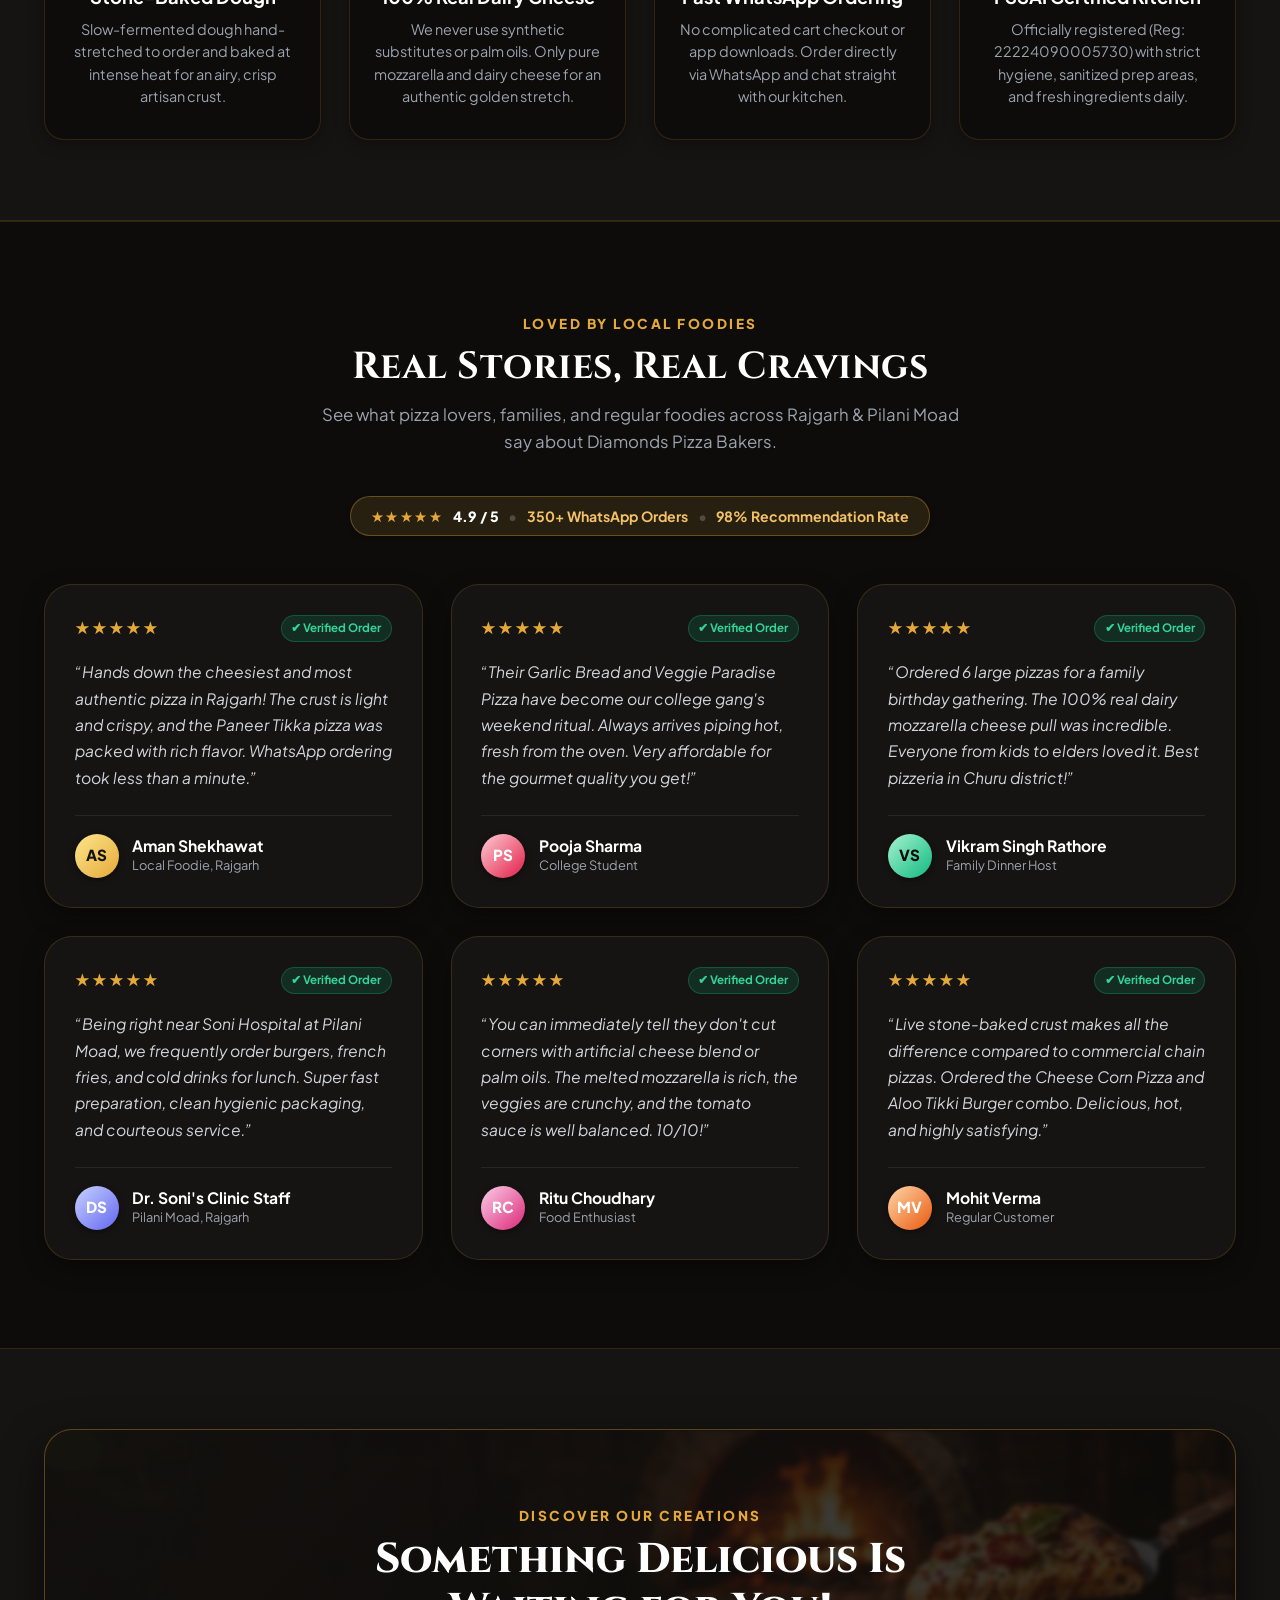
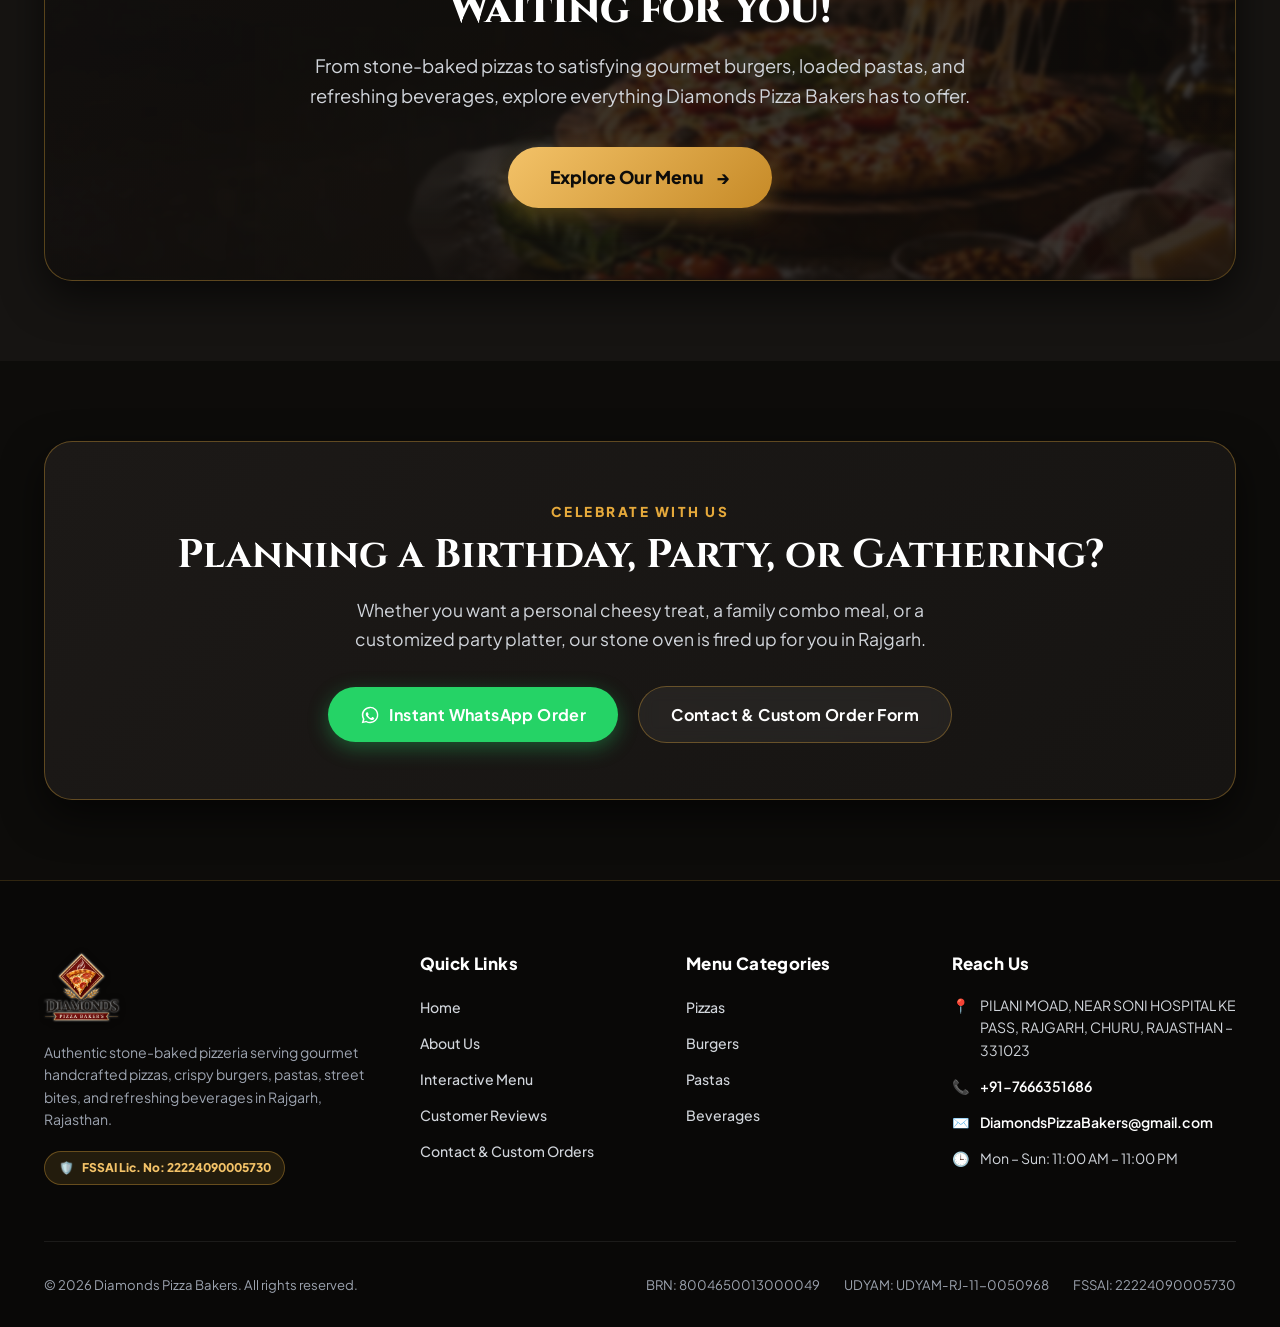
==== commit eae30764: "Transform header and mobile drawer into premium Liquid Glass White design" ====
--- a/index.html
+++ b/index.html
@@ -51,7 +51,7 @@
         <ul class="nav-menu" id="nav-menu">
           <li class="mobile-drawer-brand">
             <a href="index.html" class="drawer-logo" aria-label="Diamonds Pizza Bakers Home">
-              <img src="assets/logo/logo.png" alt="Diamonds Pizza Bakers Logo" width="60" height="54" />
+              <img src="assets/logo/logo.png" alt="Diamonds Pizza Bakers Logo" width="61" height="55" />
             </a>
           </li>
           <li><a href="index.html" class="nav-link active">Home</a></li>
--- a/css/style.css
+++ b/css/style.css
@@ -267,7 +267,7 @@
 }
 
 /* ==========================================================================
-   PREMIUM LIQUID GLASS HEADER & NAVIGATION
+   PREMIUM LIQUID GLASS WHITE HEADER & NAVIGATION
    ========================================================================== */
 
 .site-header {
@@ -276,20 +276,20 @@
   left: 0;
   right: 0;
   z-index: 1000;
-  /* Multi-layered liquid glass: subtle frosted white sheen + dark undertone */
+  /* Premium Liquid Glass White: Translucent frosted white background with luminous sheen */
   background: linear-gradient(
     180deg,
-    rgba(255, 255, 255, 0.08) 0%,
-    rgba(255, 255, 255, 0.02) 100%
-  ), rgba(13, 12, 10, 0.68);
-  backdrop-filter: blur(20px) saturate(180%);
-  -webkit-backdrop-filter: blur(20px) saturate(180%);
-  /* Realistic liquid glass edge: specular top rim reflection + translucent bottom border */
-  border-bottom: 1px solid rgba(255, 255, 255, 0.12);
+    rgba(255, 255, 255, 0.88) 0%,
+    rgba(255, 255, 255, 0.76) 100%
+  );
+  backdrop-filter: blur(24px) saturate(180%);
+  -webkit-backdrop-filter: blur(24px) saturate(180%);
+  /* Realistic white glass edge: crisp top specular highlight + subtle bottom rim */
+  border-bottom: 1px solid rgba(255, 255, 255, 0.65);
   box-shadow: 
-    inset 0 1px 1px 0 rgba(255, 255, 255, 0.22),
-    inset 0 -1px 0 0 rgba(0, 0, 0, 0.25),
-    0 8px 32px 0 rgba(0, 0, 0, 0.35);
+    inset 0 1px 1.5px 0 rgba(255, 255, 255, 0.95),
+    inset 0 -1px 1px 0 rgba(0, 0, 0, 0.04),
+    0 8px 30px 0 rgba(0, 0, 0, 0.12);
   transition: 
     background var(--transition-normal),
     backdrop-filter var(--transition-normal),
@@ -298,20 +298,19 @@
     box-shadow var(--transition-normal);
 }
 
-/* On Scroll: enhanced liquid glass blur & specular refraction */
+/* On Scroll: denser frosted white liquid glass with enhanced optical blur */
 .site-header.header-scrolled {
   background: linear-gradient(
     180deg,
-    rgba(255, 255, 255, 0.12) 0%,
-    rgba(255, 255, 255, 0.03) 100%
-  ), rgba(13, 12, 10, 0.86);
-  backdrop-filter: blur(28px) saturate(200%);
-  -webkit-backdrop-filter: blur(28px) saturate(200%);
-  border-bottom: 1px solid rgba(255, 255, 255, 0.16);
+    rgba(255, 255, 255, 0.94) 0%,
+    rgba(255, 255, 255, 0.88) 100%
+  );
+  backdrop-filter: blur(30px) saturate(200%);
+  -webkit-backdrop-filter: blur(30px) saturate(200%);
+  border-bottom: 1px solid rgba(255, 255, 255, 0.85);
   box-shadow: 
-    inset 0 1px 1.5px 0 rgba(255, 255, 255, 0.3),
-    inset 0 -1px 0 0 rgba(0, 0, 0, 0.35),
-    0 12px 36px -4px rgba(0, 0, 0, 0.65);
+    inset 0 1px 2px 0 #FFFFFF,
+    0 10px 32px -4px rgba(0, 0, 0, 0.18);
 }
 
 .site-header.header-scrolled .header-container {
@@ -326,10 +325,10 @@
 /* Browser fallback for systems lacking backdrop-filter support */
 @supports not ((-webkit-backdrop-filter: blur(10px)) or (backdrop-filter: blur(10px))) {
   .site-header {
-    background: rgba(13, 12, 10, 0.95);
+    background: rgba(255, 255, 255, 0.97);
   }
   .site-header.header-scrolled {
-    background: #090807;
+    background: #FFFFFF;
   }
 }
 
@@ -358,71 +357,67 @@
   width: auto;
   object-fit: contain;
   display: block;
-  filter: drop-shadow(0 2px 6px rgba(0, 0, 0, 0.45));
+  filter: drop-shadow(0 2px 4px rgba(0, 0, 0, 0.12));
   transition: 
     height var(--transition-normal), 
     max-height var(--transition-normal), 
-    transform var(--transition-fast), 
-    filter var(--transition-fast);
+    transform var(--transition-fast);
 }
 
 .brand-logo:hover img {
   transform: translateY(-1px) scale(1.02);
-  filter: drop-shadow(0 4px 12px rgba(0, 0, 0, 0.6));
 }
 
 .mobile-drawer-brand {
   display: none;
 }
 
-/* Navigation Links Container: Liquid Glass Floating Pill */
+/* Navigation Links Container: Continuous Liquid Glass Flow */
 .nav-menu {
   display: flex;
   align-items: center;
-  gap: 0.55rem;
+  gap: 0.5rem;
   list-style: none;
-  background: rgba(255, 255, 255, 0.04);
-  border: 1px solid rgba(255, 255, 255, 0.08);
-  box-shadow: inset 0 1px 1px rgba(255, 255, 255, 0.1);
-  padding: 0.35rem 0.55rem;
-  border-radius: var(--radius-full);
+  background: transparent;
+  border: none;
+  box-shadow: none;
+  padding: 0;
 }
 
 .nav-link {
   position: relative;
-  font-size: 0.92rem;
-  font-weight: 500;
-  color: #E2E2DC;
-  padding: 0.45rem 1.05rem;
+  font-size: 0.95rem;
+  font-weight: 600;
+  color: #1A1814;
+  padding: 0.5rem 1.15rem;
   border-radius: var(--radius-full);
   transition: all var(--transition-fast);
   text-decoration: none;
-  border: 1px solid transparent;
-}
-
-/* Subtle liquid glass hover effect */
+  border: 1.5px solid transparent;
+}
+
+/* Subtle brand accent hover */
 .nav-link:hover {
-  color: #FFFFFF;
-  background: rgba(255, 255, 255, 0.08);
-  border-color: rgba(255, 255, 255, 0.15);
-  box-shadow: inset 0 1px 1px rgba(255, 255, 255, 0.15);
-}
-
-/* Active Nav Pill: Gold Liquid Glass with Specular Highlight */
+  color: #C27D0E;
+  background: rgba(229, 169, 59, 0.12);
+  border-color: rgba(229, 169, 59, 0.25);
+}
+
+/* Active Nav Pill: Brand Gold on White Liquid Glass */
 .nav-link.active {
-  color: #FFFFFF;
-  font-weight: 600;
+  color: #1A1814;
+  font-weight: 700;
   background: linear-gradient(
     135deg,
-    rgba(229, 169, 59, 0.28) 0%,
-    rgba(229, 169, 59, 0.10) 100%
+    rgba(229, 169, 59, 0.22) 0%,
+    rgba(229, 169, 59, 0.12) 100%
   );
-  border: 1px solid rgba(229, 169, 59, 0.55);
+  border-color: rgba(212, 143, 24, 0.6);
   border-radius: var(--radius-full);
-  padding: 0.45rem 1.15rem;
+  padding: 0.5rem 1.15rem;
   box-shadow: 
-    inset 0 1px 1px rgba(255, 255, 255, 0.25),
-    0 2px 10px rgba(229, 169, 59, 0.25);
+    inset 0 1px 1px rgba(255, 255, 255, 0.8),
+    0 2px 8px rgba(229, 169, 59, 0.2);
 }
 
 .header-actions {
@@ -431,26 +426,26 @@
   gap: 0.85rem;
 }
 
-/* WhatsApp Order Button: Emerald Liquid Glass */
+/* WhatsApp Order Button: Vibrant Emerald Pill on White Glass */
 .header-wa-pill,
 .header-actions .header-wa-btn {
   display: inline-flex;
   align-items: center;
   gap: 0.55rem;
   font-size: 0.88rem;
-  font-weight: 600;
-  color: #FFFFFF;
-  padding: 0.5rem 1.25rem;
+  font-weight: 700;
+  color: #FFFFFF;
+  padding: 0.55rem 1.35rem;
   border-radius: var(--radius-full);
   background: linear-gradient(
     135deg,
-    rgba(37, 211, 102, 0.24) 0%,
-    rgba(18, 140, 126, 0.18) 100%
+    #25D366 0%,
+    #1EBE5D 100%
   );
-  border: 1px solid rgba(37, 211, 102, 0.5);
+  border: 1px solid rgba(255, 255, 255, 0.5);
   box-shadow: 
-    inset 0 1px 1.5px rgba(255, 255, 255, 0.3),
-    0 4px 16px rgba(37, 211, 102, 0.2);
+    inset 0 1px 1.5px rgba(255, 255, 255, 0.6),
+    0 4px 14px rgba(37, 211, 102, 0.35);
   backdrop-filter: blur(10px);
   -webkit-backdrop-filter: blur(10px);
   transition: all var(--transition-fast);
@@ -461,21 +456,21 @@
 .header-actions .header-wa-btn:hover {
   background: linear-gradient(
     135deg,
-    rgba(37, 211, 102, 0.4) 0%,
-    rgba(18, 140, 126, 0.28) 100%
+    #22c35e 0%,
+    #17a650 100%
   );
-  border-color: rgba(37, 211, 102, 0.75);
+  border-color: rgba(255, 255, 255, 0.8);
   color: #FFFFFF;
   box-shadow: 
-    inset 0 1px 2px rgba(255, 255, 255, 0.4),
-    0 6px 24px rgba(37, 211, 102, 0.4);
+    inset 0 1px 2px rgba(255, 255, 255, 0.8),
+    0 6px 20px rgba(37, 211, 102, 0.45);
   transform: translateY(-1px);
 }
 
 .header-wa-pill svg,
 .header-actions .header-wa-btn svg {
-  color: #25D366;
-  filter: drop-shadow(0 0 6px rgba(37, 211, 102, 0.5));
+  color: #FFFFFF;
+  filter: drop-shadow(0 1px 2px rgba(0, 0, 0, 0.2));
   transition: transform var(--transition-fast);
 }
 
@@ -485,7 +480,7 @@
   color: #FFFFFF;
 }
 
-/* Mobile Nav Toggle: Glass Rounded Button */
+/* Mobile Nav Toggle: White Glass Rounded Button */
 .mobile-nav-toggle {
   display: none;
   flex-direction: column;
@@ -493,10 +488,12 @@
   width: 42px;
   height: 42px;
   padding: 11px 9px;
-  background: rgba(255, 255, 255, 0.06);
-  border: 1px solid rgba(255, 255, 255, 0.14);
+  background: rgba(255, 255, 255, 0.75);
+  border: 1px solid rgba(0, 0, 0, 0.08);
   border-radius: 12px;
-  box-shadow: inset 0 1px 1px rgba(255, 255, 255, 0.18);
+  box-shadow: 
+    inset 0 1px 1.5px rgba(255, 255, 255, 0.95),
+    0 2px 8px rgba(0, 0, 0, 0.08);
   backdrop-filter: blur(12px);
   -webkit-backdrop-filter: blur(12px);
   cursor: pointer;
@@ -505,22 +502,22 @@
 }
 
 .mobile-nav-toggle:hover {
-  background: rgba(255, 255, 255, 0.1);
-  border-color: rgba(255, 255, 255, 0.25);
+  background: rgba(255, 255, 255, 0.95);
+  border-color: rgba(229, 169, 59, 0.4);
   transform: translateY(-1px);
 }
 
 .mobile-nav-toggle.active {
   background: rgba(229, 169, 59, 0.18);
   border-color: rgba(229, 169, 59, 0.5);
-  box-shadow: inset 0 1px 1px rgba(255, 255, 255, 0.25), 0 0 12px rgba(229, 169, 59, 0.3);
+  box-shadow: inset 0 1px 1px rgba(255, 255, 255, 0.6), 0 0 12px rgba(229, 169, 59, 0.25);
 }
 
 .mobile-nav-toggle span {
   display: block;
-  height: 2px;
+  height: 2.5px;
   width: 100%;
-  background: #FFFFFF;
+  background: #1A1814;
   border-radius: 2px;
   transition: all var(--transition-normal);
 }
@@ -2327,16 +2324,21 @@
 
   .nav-menu {
     gap: 0.35rem;
-    padding: 0.3rem 0.45rem;
+    padding: 0;
+    background: transparent;
+    border: none;
+    box-shadow: none;
   }
 
   .nav-link {
     font-size: 0.86rem;
     padding: 0.4rem 0.8rem;
+    color: #1A1814;
   }
 
   .nav-link.active {
     padding: 0.4rem 0.95rem;
+    color: #1A1814;
   }
 
   .header-wa-pill {
@@ -2441,7 +2443,7 @@
     display: flex;
   }
 
-  /* Mobile Liquid Glass Drawer */
+  /* Mobile Liquid Glass White Drawer */
   .nav-menu {
     position: fixed;
     top: 0;
@@ -2449,9 +2451,9 @@
     width: min(300px, 85vw);
     height: 100vh;
     background: linear-gradient(
-      160deg,
-      rgba(24, 21, 17, 0.88) 0%,
-      rgba(13, 12, 10, 0.94) 100%
+      170deg,
+      rgba(255, 255, 255, 0.96) 0%,
+      rgba(248, 246, 242, 0.94) 100%
     );
     backdrop-filter: blur(28px) saturate(190%);
     -webkit-backdrop-filter: blur(28px) saturate(190%);
@@ -2460,34 +2462,56 @@
     padding: 5rem 1.75rem 2rem;
     gap: 0.65rem;
     box-shadow: 
-      inset 1px 0 1px rgba(255, 255, 255, 0.16),
-      -12px 0 36px rgba(0, 0, 0, 0.85);
-    border-left: 1px solid rgba(255, 255, 255, 0.12);
+      inset 1px 0 1.5px rgba(255, 255, 255, 0.95),
+      -12px 0 36px rgba(0, 0, 0, 0.18);
+    border-left: 1px solid rgba(255, 255, 255, 0.85);
     border-radius: 0;
     transition: right var(--transition-normal);
     z-index: 1000;
     overflow-y: auto;
   }
 
+  @supports not ((-webkit-backdrop-filter: blur(10px)) or (backdrop-filter: blur(10px))) {
+    .nav-menu {
+      background: #FFFFFF;
+    }
+  }
+
   .nav-menu.active {
     right: 0;
   }
 
   .nav-link {
     width: 100%;
-    color: #E2E2DC;
+    color: #1A1814;
     font-size: 1.05rem;
+    font-weight: 600;
     padding: 0.65rem 1rem;
     border-radius: 12px;
+    border: 1.5px solid transparent;
+    transition: all var(--transition-fast);
   }
 
   .nav-link:hover {
-    background: rgba(255, 255, 255, 0.08);
+    color: #C27D0E;
+    background: rgba(229, 169, 59, 0.12);
+    border-color: rgba(229, 169, 59, 0.25);
   }
 
   .nav-link.active {
     width: 100%;
+    color: #1A1814;
+    font-weight: 700;
+    background: linear-gradient(
+      135deg,
+      rgba(229, 169, 59, 0.22) 0%,
+      rgba(229, 169, 59, 0.12) 100%
+    );
+    border-color: rgba(212, 143, 24, 0.6);
     border-radius: 12px;
+    box-shadow: 
+      inset 0 1px 1px rgba(255, 255, 255, 0.8),
+      0 2px 8px rgba(229, 169, 59, 0.2);
   }
 
   .brand-logo {
@@ -2495,15 +2519,15 @@
   }
 
   .brand-logo img {
-    height: 54px;
-    max-height: 54px;
+    height: 55px;
+    max-height: 55px;
     width: auto;
-    filter: drop-shadow(0 2px 6px rgba(0, 0, 0, 0.45));
+    filter: drop-shadow(0 2px 4px rgba(0, 0, 0, 0.12));
   }
 
   .site-header.header-scrolled .brand-logo img {
-    height: 50px;
-    max-height: 50px;
+    height: 52px;
+    max-height: 52px;
   }
 
   .mobile-drawer-brand {
@@ -2511,7 +2535,7 @@
     width: 100%;
     padding-bottom: 1.25rem;
     margin-bottom: 0.65rem;
-    border-bottom: 1px solid rgba(255, 255, 255, 0.12);
+    border-bottom: 1px solid rgba(0, 0, 0, 0.08);
   }
 
   .drawer-logo {
@@ -2521,12 +2545,12 @@
   }
 
   .drawer-logo img {
-    height: 54px;
-    max-height: 54px;
+    height: 55px;
+    max-height: 55px;
     width: auto;
     object-fit: contain;
     display: block;
-    filter: drop-shadow(0 2px 6px rgba(0, 0, 0, 0.45));
+    filter: drop-shadow(0 2px 4px rgba(0, 0, 0, 0.12));
   }
 
   .header-actions .header-wa-pill span,
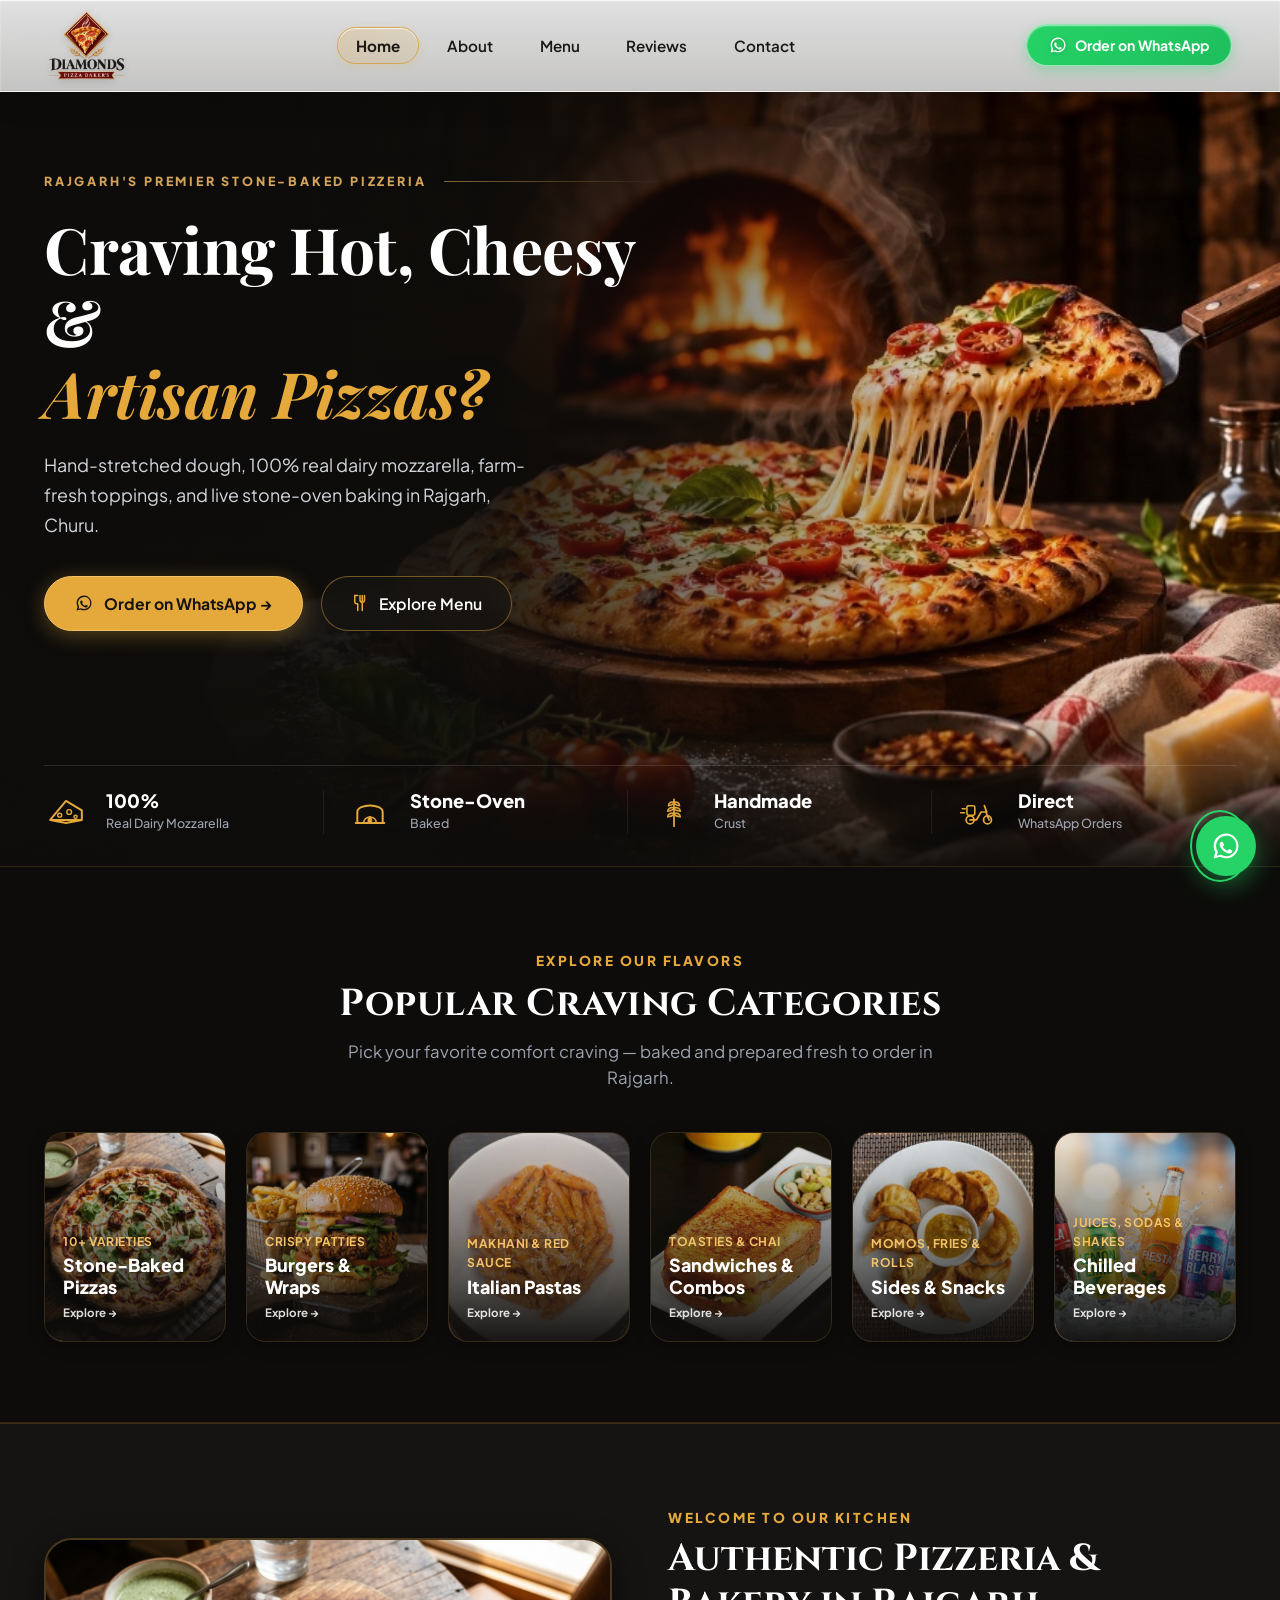
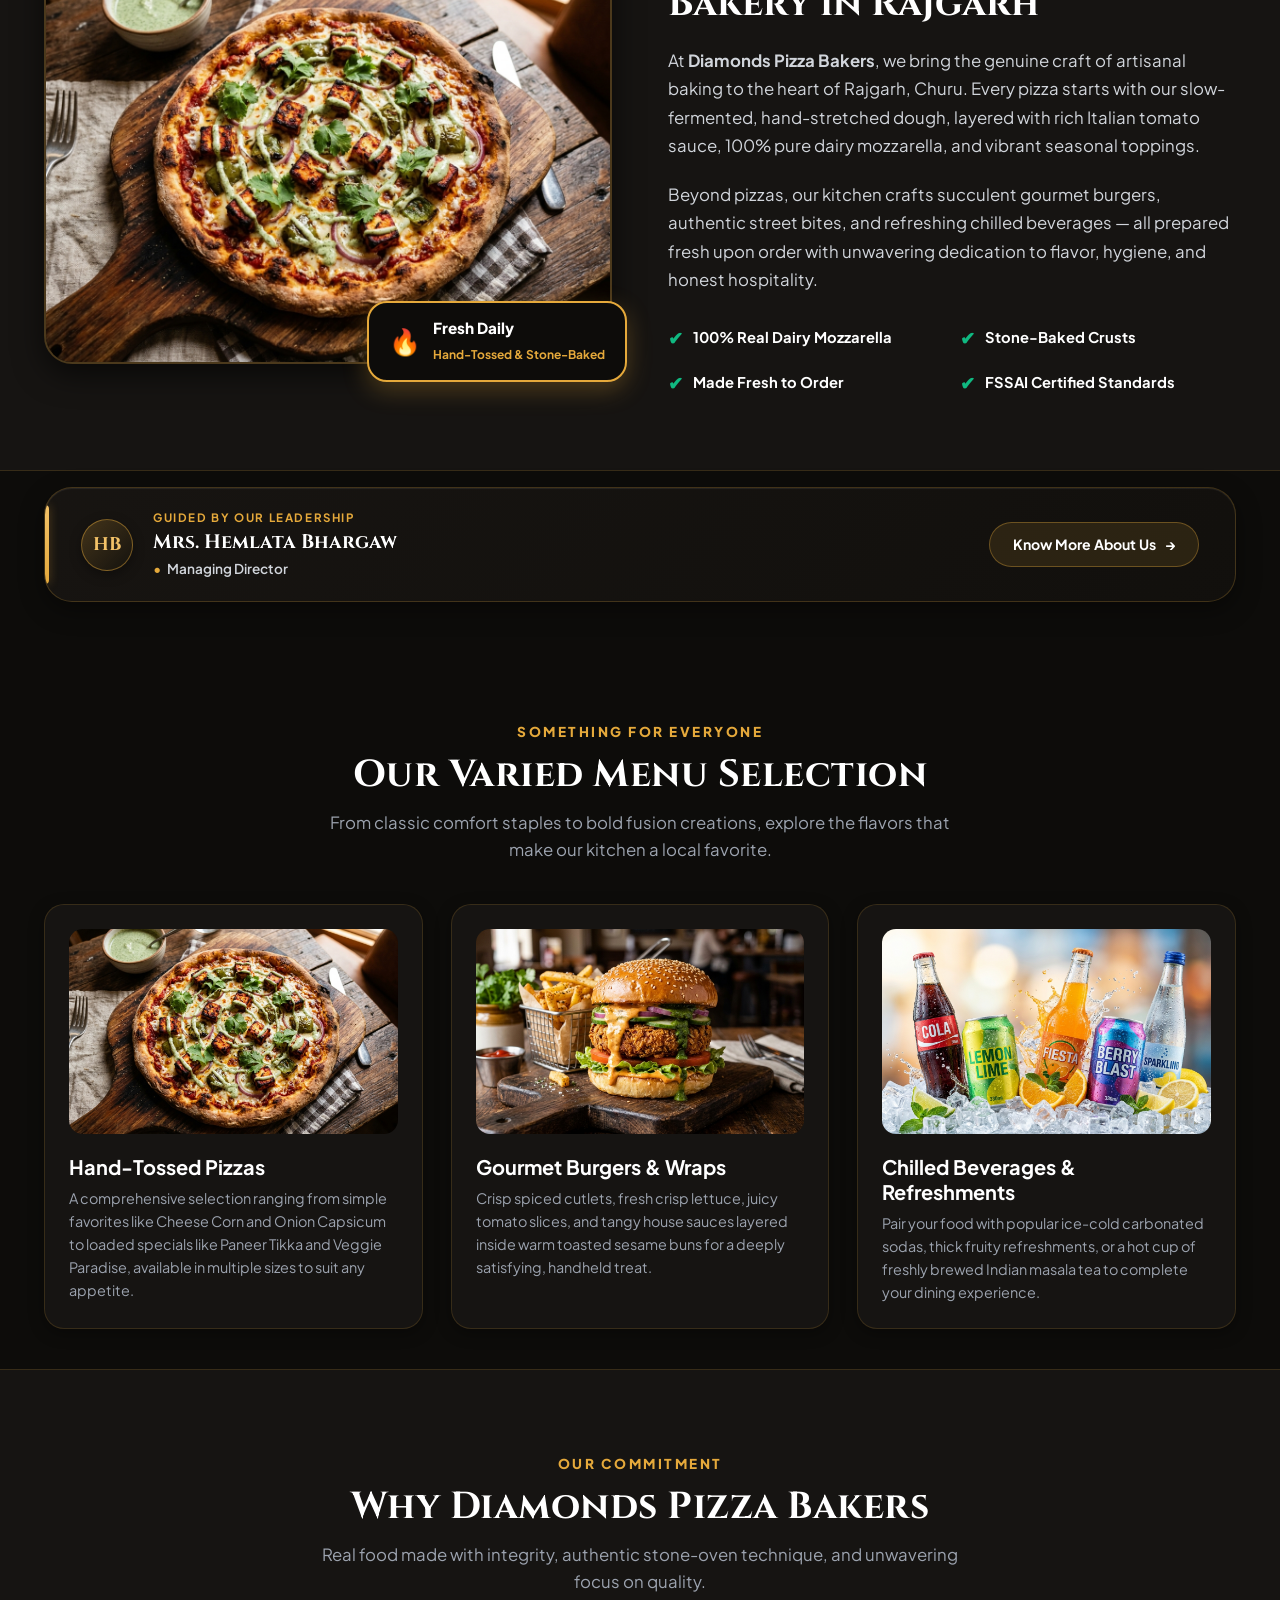
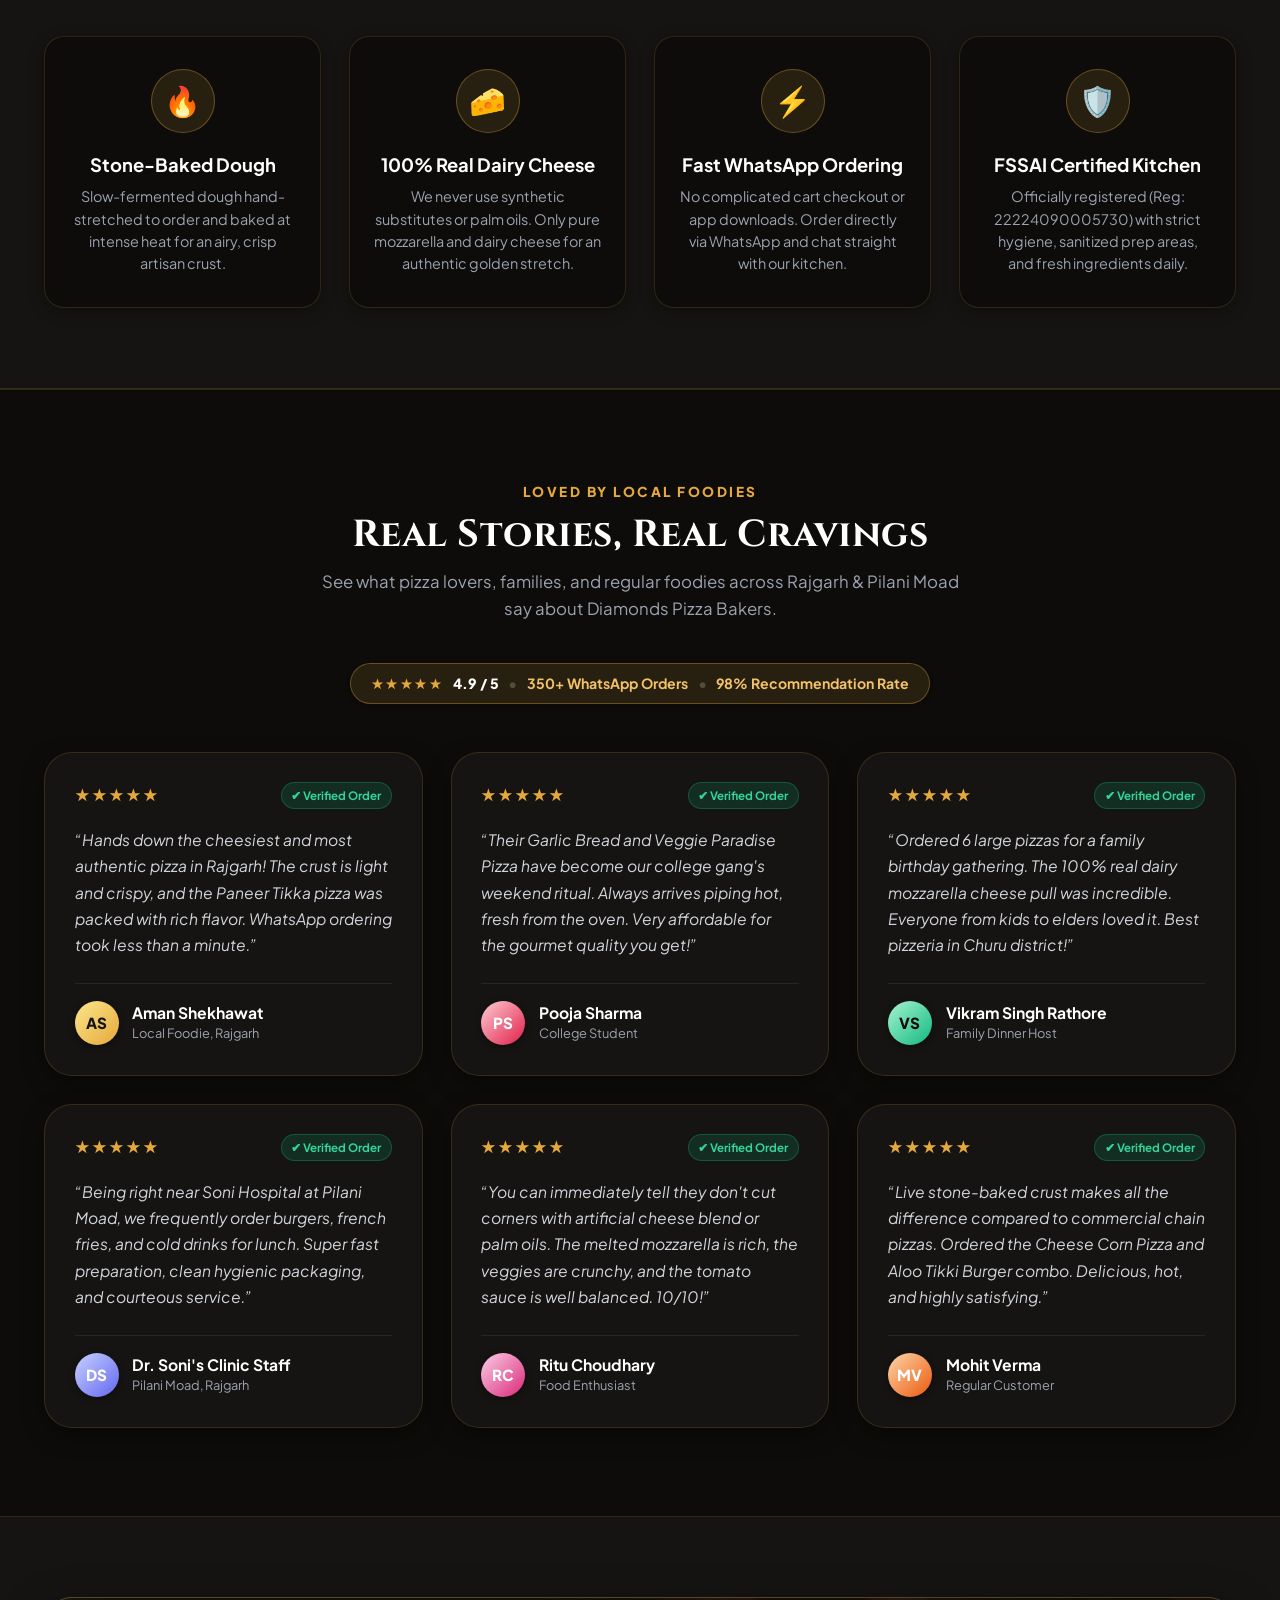
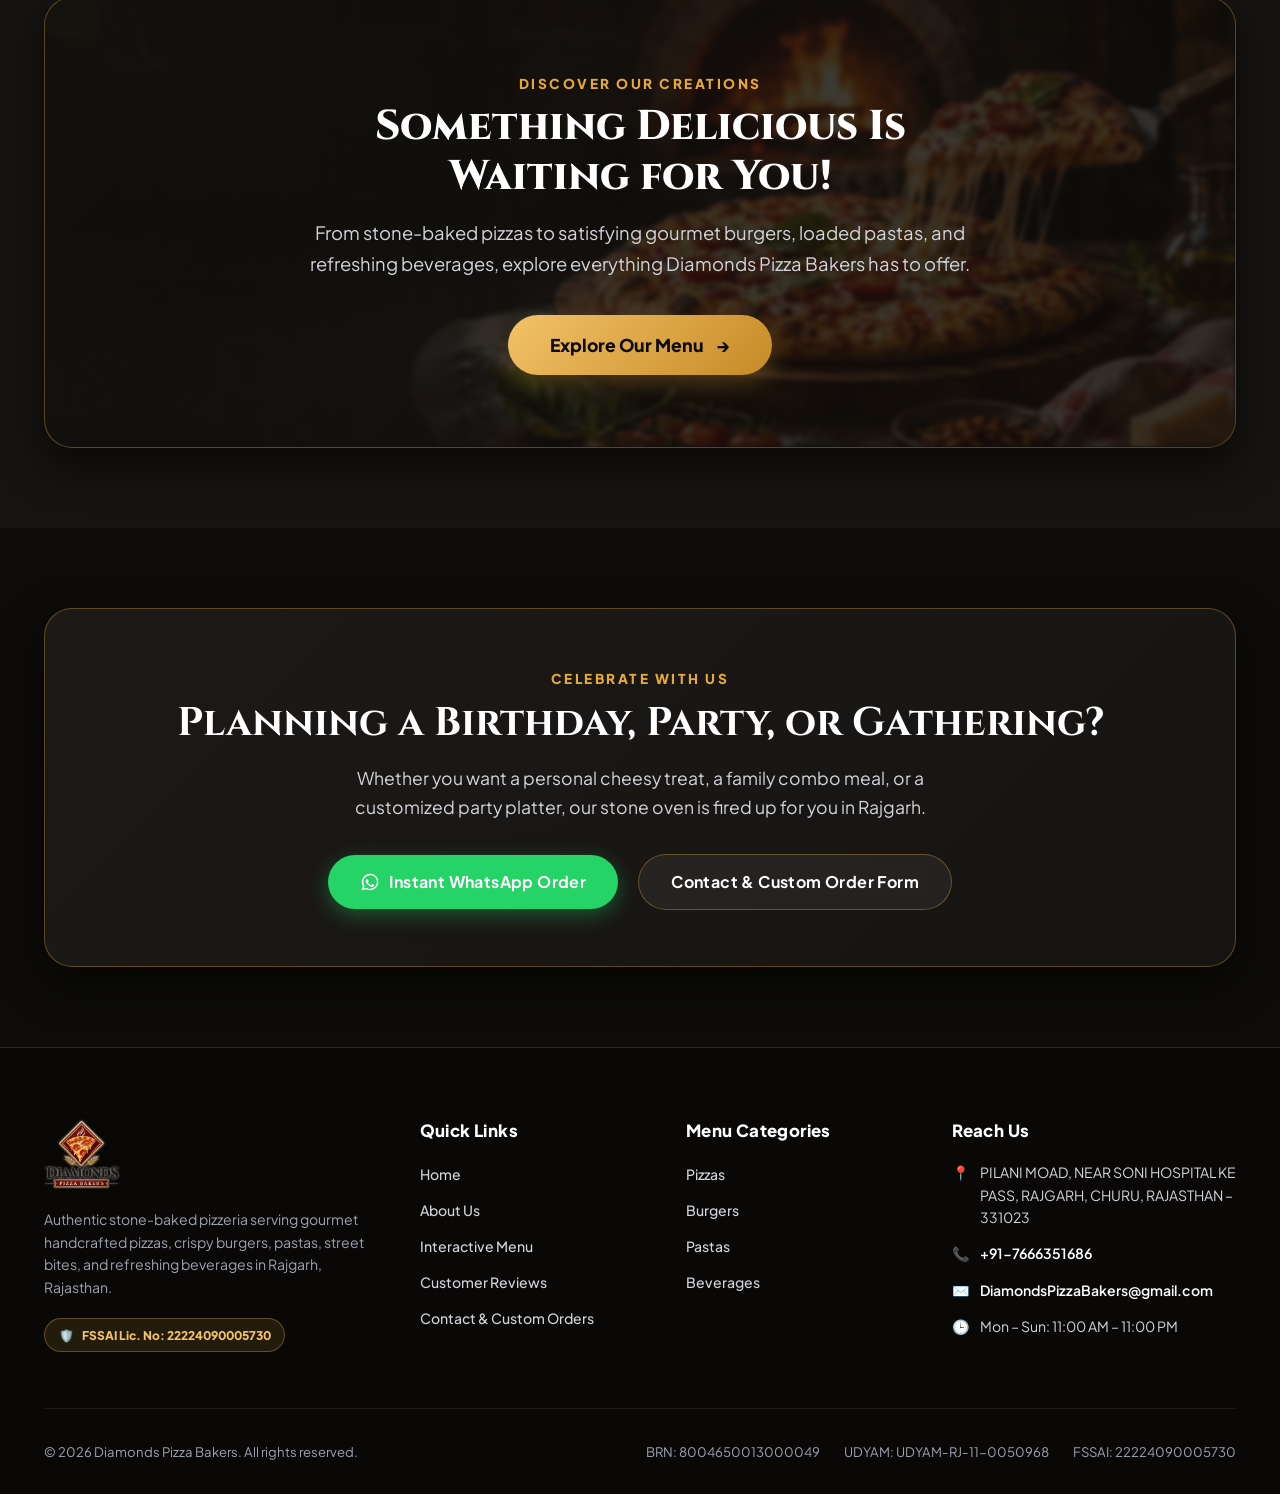
==== commit b920e326: "Add official Company Directors and Leadership details to About and Home pages" ====
--- a/index.html
+++ b/index.html
@@ -348,6 +348,30 @@
       </div>
     </section>
 
+    <!-- ==================== LEADERSHIP INTRODUCTION STRIP ==================== -->
+    <section class="home-leadership-section">
+      <div class="container">
+        <div class="home-leadership-strip">
+          <div class="home-leadership-left">
+            <div class="home-leadership-avatar" aria-hidden="true">
+              <span>HB</span>
+            </div>
+            <div class="home-leadership-details">
+              <span class="home-leadership-eyebrow">Guided by Our Leadership</span>
+              <h3 class="home-leadership-name">Mrs. Hemlata Bhargaw</h3>
+              <span class="home-leadership-designation">Managing Director</span>
+            </div>
+          </div>
+          <div class="home-leadership-right">
+            <a href="about.html#leadership" class="btn-leadership-link">
+              <span>Know More About Us</span>
+              <span class="btn-arrow" aria-hidden="true">→</span>
+            </a>
+          </div>
+        </div>
+      </div>
+    </section>
+
     <!-- ==================== OUR VARIED MENU SELECTION ==================== -->
     <section style="padding: 5rem 0 2.5rem; background: var(--bg-dark);">
       <div class="container">
--- a/css/style.css
+++ b/css/style.css
@@ -861,6 +861,152 @@
 }
 
 /* ==========================================================================
+   HOMEPAGE: LEADERSHIP INTRODUCTION STRIP
+   ========================================================================== */
+
+.home-leadership-section {
+  padding: 1rem 0 2.25rem;
+  background: var(--bg-dark);
+}
+
+.home-leadership-strip {
+  background: linear-gradient(
+    135deg,
+    rgba(24, 21, 18, 0.96) 0%,
+    rgba(18, 16, 13, 0.98) 100%
+  );
+  border: 1px solid rgba(229, 169, 59, 0.22);
+  border-radius: var(--radius-xl);
+  padding: 1.35rem 2.25rem;
+  display: flex;
+  align-items: center;
+  justify-content: space-between;
+  gap: 1.75rem;
+  box-shadow: 
+    inset 0 1px 1px rgba(255, 255, 255, 0.08),
+    0 8px 24px rgba(0, 0, 0, 0.4);
+  position: relative;
+  overflow: hidden;
+  transition: border-color var(--transition-fast), box-shadow var(--transition-fast);
+}
+
+.home-leadership-strip:hover {
+  border-color: rgba(229, 169, 59, 0.4);
+  box-shadow: 
+    inset 0 1px 1.5px rgba(255, 255, 255, 0.12),
+    0 12px 30px rgba(0, 0, 0, 0.5),
+    0 0 20px rgba(229, 169, 59, 0.1);
+}
+
+.home-leadership-strip::before {
+  content: '';
+  position: absolute;
+  left: 0;
+  top: 15%;
+  bottom: 15%;
+  width: 4px;
+  background: linear-gradient(180deg, var(--color-primary-light), var(--color-primary));
+  border-radius: 0 4px 4px 0;
+  box-shadow: 0 0 10px rgba(229, 169, 59, 0.4);
+}
+
+.home-leadership-left {
+  display: flex;
+  align-items: center;
+  gap: 1.25rem;
+}
+
+.home-leadership-avatar {
+  width: 52px;
+  height: 52px;
+  border-radius: 50%;
+  background: linear-gradient(135deg, rgba(229, 169, 59, 0.22) 0%, rgba(20, 18, 14, 0.85) 100%);
+  border: 1.5px solid rgba(229, 169, 59, 0.45);
+  display: flex;
+  align-items: center;
+  justify-content: center;
+  font-family: var(--font-heading);
+  font-size: 1.15rem;
+  font-weight: 700;
+  color: var(--color-primary-light);
+  flex-shrink: 0;
+  box-shadow: 0 4px 12px rgba(0, 0, 0, 0.35);
+}
+
+.home-leadership-details {
+  display: flex;
+  flex-direction: column;
+  gap: 0.15rem;
+}
+
+.home-leadership-eyebrow {
+  font-size: 0.72rem;
+  text-transform: uppercase;
+  letter-spacing: 0.14em;
+  color: var(--color-primary);
+  font-weight: 700;
+}
+
+.home-leadership-name {
+  font-size: 1.22rem;
+  font-weight: 700;
+  color: #FFFFFF;
+  font-family: var(--font-heading);
+  margin: 0;
+  line-height: 1.3;
+}
+
+.home-leadership-designation {
+  font-size: 0.85rem;
+  color: #D1D5DB;
+  font-weight: 600;
+  display: inline-flex;
+  align-items: center;
+  gap: 0.4rem;
+}
+
+.home-leadership-designation::before {
+  content: '•';
+  color: var(--color-primary);
+}
+
+.home-leadership-right {
+  flex-shrink: 0;
+}
+
+.btn-leadership-link {
+  display: inline-flex;
+  align-items: center;
+  gap: 0.55rem;
+  padding: 0.65rem 1.4rem;
+  border-radius: var(--radius-full);
+  background: rgba(229, 169, 59, 0.12);
+  border: 1px solid rgba(229, 169, 59, 0.35);
+  color: #FFFFFF;
+  font-size: 0.88rem;
+  font-weight: 700;
+  text-decoration: none;
+  white-space: nowrap;
+  transition: all var(--transition-fast);
+}
+
+.btn-leadership-link:hover {
+  background: var(--color-primary);
+  color: #0D0C0A;
+  border-color: var(--color-primary);
+  box-shadow: 0 4px 16px rgba(229, 169, 59, 0.35);
+  transform: translateY(-1px);
+}
+
+.btn-leadership-link .btn-arrow {
+  transition: transform var(--transition-fast);
+}
+
+.btn-leadership-link:hover .btn-arrow {
+  transform: translateX(3px);
+}
+
+/* ==========================================================================
    HOMEPAGE: POPULAR CATEGORIES SHOWCASE
    ========================================================================== */
 
@@ -1763,6 +1909,176 @@
   margin-bottom: 1.25rem;
 }
 
+/* ==========================================================================
+   ABOUT PAGE: OUR LEADERSHIP SECTION
+   ========================================================================== */
+
+.leadership-section {
+  padding: 5rem 0 4.5rem;
+  background: var(--bg-dark);
+  border-top: 1px solid var(--border-subtle);
+  border-bottom: 1px solid var(--border-subtle);
+  position: relative;
+}
+
+.leadership-grid {
+  display: grid;
+  grid-template-columns: repeat(2, 1fr);
+  gap: 2.5rem;
+  max-width: 960px;
+  margin: 3.5rem auto 0;
+}
+
+.leadership-card {
+  background: linear-gradient(
+    165deg,
+    rgba(24, 21, 18, 0.95) 0%,
+    rgba(16, 14, 12, 0.98) 100%
+  );
+  border: 1px solid rgba(229, 169, 59, 0.22);
+  border-radius: var(--radius-xl);
+  padding: 2.75rem 2.25rem;
+  display: flex;
+  flex-direction: column;
+  align-items: center;
+  text-align: center;
+  position: relative;
+  overflow: hidden;
+  box-shadow: 
+    inset 0 1px 1px rgba(255, 255, 255, 0.08),
+    0 12px 36px rgba(0, 0, 0, 0.45);
+  transition: 
+    transform var(--transition-normal), 
+    border-color var(--transition-normal), 
+    box-shadow var(--transition-normal);
+}
+
+.leadership-card:hover {
+  transform: translateY(-4px);
+  border-color: rgba(229, 169, 59, 0.45);
+  box-shadow: 
+    inset 0 1px 2px rgba(255, 255, 255, 0.12),
+    0 16px 44px rgba(0, 0, 0, 0.6),
+    0 0 24px rgba(229, 169, 59, 0.15);
+}
+
+.leadership-card::before {
+  content: '';
+  position: absolute;
+  top: 0;
+  left: 20%;
+  right: 20%;
+  height: 1px;
+  background: linear-gradient(90deg, transparent, rgba(229, 169, 59, 0.65), transparent);
+}
+
+.leadership-avatar {
+  width: 92px;
+  height: 92px;
+  border-radius: 50%;
+  background: linear-gradient(135deg, rgba(229, 169, 59, 0.18) 0%, rgba(20, 18, 14, 0.85) 100%);
+  border: 2px solid rgba(229, 169, 59, 0.45);
+  box-shadow: 
+    inset 0 2px 4px rgba(255, 255, 255, 0.15),
+    0 8px 20px rgba(0, 0, 0, 0.45),
+    0 0 16px rgba(229, 169, 59, 0.15);
+  display: flex;
+  align-items: center;
+  justify-content: center;
+  margin-bottom: 1.5rem;
+  position: relative;
+}
+
+.leadership-initials {
+  font-family: var(--font-heading);
+  font-size: 2rem;
+  font-weight: 700;
+  color: var(--color-primary-light);
+  letter-spacing: 1.5px;
+  text-shadow: 0 2px 8px rgba(0, 0, 0, 0.6);
+}
+
+.leadership-crest-badge {
+  position: absolute;
+  bottom: -4px;
+  right: -4px;
+  width: 28px;
+  height: 28px;
+  background: #181512;
+  border: 1.5px solid var(--color-primary);
+  border-radius: 50%;
+  display: flex;
+  align-items: center;
+  justify-content: center;
+  font-size: 0.8rem;
+  box-shadow: 0 2px 6px rgba(0, 0, 0, 0.5);
+}
+
+.leadership-info {
+  display: flex;
+  flex-direction: column;
+  align-items: center;
+  width: 100%;
+}
+
+.leadership-tag {
+  display: inline-flex;
+  align-items: center;
+  gap: 0.45rem;
+  padding: 0.4rem 1.25rem;
+  border-radius: var(--radius-full);
+  font-size: 0.82rem;
+  font-weight: 700;
+  text-transform: uppercase;
+  letter-spacing: 0.08em;
+  margin-bottom: 1rem;
+  transition: all var(--transition-fast);
+}
+
+/* Distinct styling for Managing Director */
+.leadership-tag.tag-managing-director {
+  background: linear-gradient(
+    135deg,
+    rgba(229, 169, 59, 0.24) 0%,
+    rgba(198, 138, 39, 0.14) 100%
+  );
+  border: 1.5px solid rgba(229, 169, 59, 0.7);
+  color: #F3C268;
+  box-shadow: 
+    inset 0 1px 1px rgba(255, 255, 255, 0.2),
+    0 2px 10px rgba(229, 169, 59, 0.2);
+}
+
+/* Distinct styling for Company Director */
+.leadership-tag.tag-company-director {
+  background: linear-gradient(
+    135deg,
+    rgba(255, 255, 255, 0.12) 0%,
+    rgba(255, 255, 255, 0.04) 100%
+  );
+  border: 1.5px solid rgba(255, 255, 255, 0.32);
+  color: #FFFFFF;
+  box-shadow: 
+    inset 0 1px 1px rgba(255, 255, 255, 0.2),
+    0 2px 10px rgba(0, 0, 0, 0.35);
+}
+
+.leadership-name {
+  font-family: var(--font-heading);
+  font-size: 1.6rem;
+  font-weight: 700;
+  color: #FFFFFF;
+  margin-bottom: 0.45rem;
+  letter-spacing: 0.3px;
+}
+
+.leadership-company {
+  font-size: 0.9rem;
+  color: var(--text-muted);
+  font-weight: 500;
+  letter-spacing: 0.3px;
+}
+
 /* Official Credentials Card */
 .credentials-section {
   padding: 4rem 0;
@@ -2424,6 +2740,20 @@
   .contact-layout-grid {
     grid-template-columns: 1fr;
     gap: 3rem;
+  }
+
+  .leadership-grid {
+    gap: 1.5rem;
+    max-width: 760px;
+  }
+
+  .leadership-card {
+    padding: 2.25rem 1.75rem;
+  }
+
+  .home-leadership-strip {
+    padding: 1.25rem 1.75rem;
+    gap: 1.25rem;
   }
 }
 
@@ -2689,6 +3019,49 @@
     gap: 2rem;
   }
 
+  .leadership-section {
+    padding: 3.5rem 0 3rem;
+  }
+
+  .leadership-grid {
+    grid-template-columns: 1fr !important;
+    gap: 1.5rem;
+    margin-top: 2.5rem;
+  }
+
+  .leadership-card {
+    padding: 2.25rem 1.5rem;
+  }
+
+  .leadership-name {
+    font-size: 1.4rem;
+  }
+
+  .home-leadership-section {
+    padding: 0.75rem 0 1.75rem;
+  }
+
+  .home-leadership-strip {
+    flex-direction: column;
+    align-items: flex-start;
+    gap: 1.25rem;
+    padding: 1.25rem 1.25rem;
+  }
+
+  .home-leadership-left {
+    width: 100%;
+    align-items: flex-start;
+  }
+
+  .home-leadership-right {
+    width: 100%;
+  }
+
+  .btn-leadership-link {
+    width: 100%;
+    justify-content: center;
+  }
+
   .contact-layout-grid {
     grid-template-columns: 1fr;
     gap: 2.5rem;
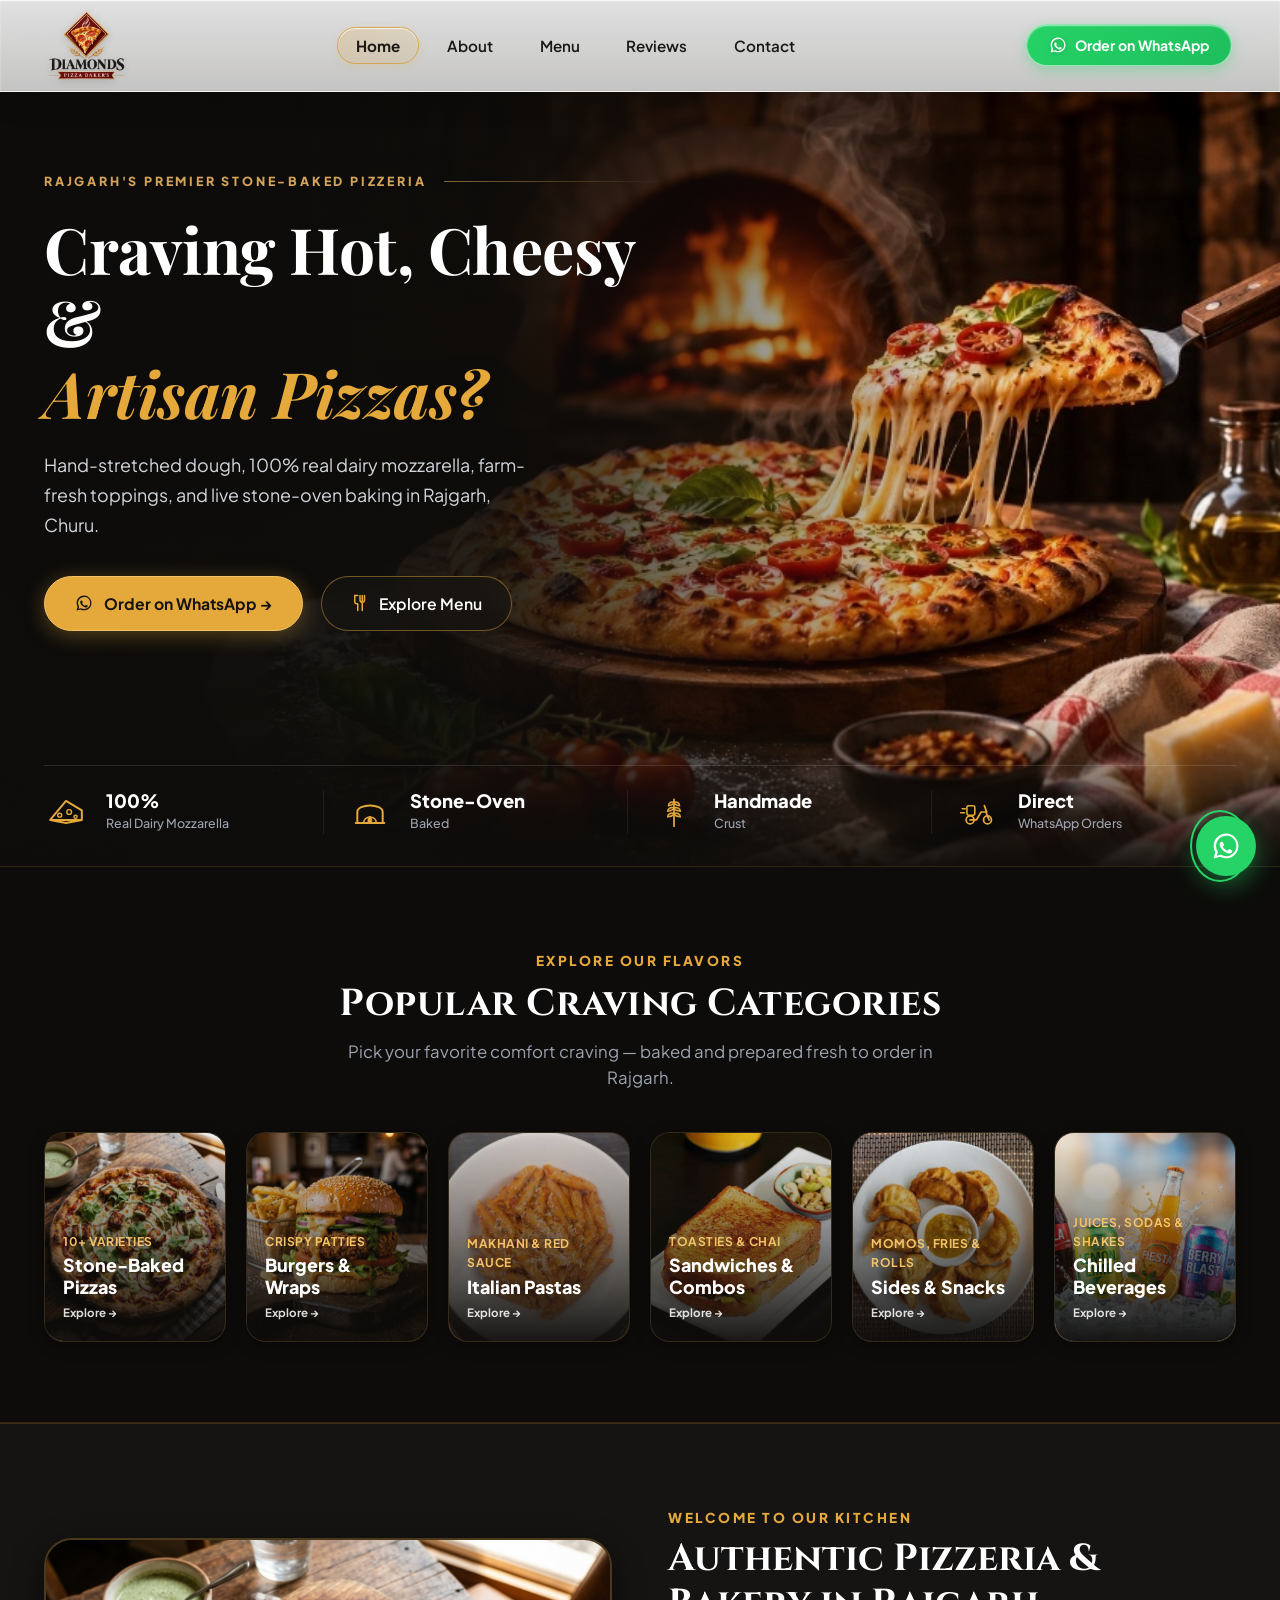
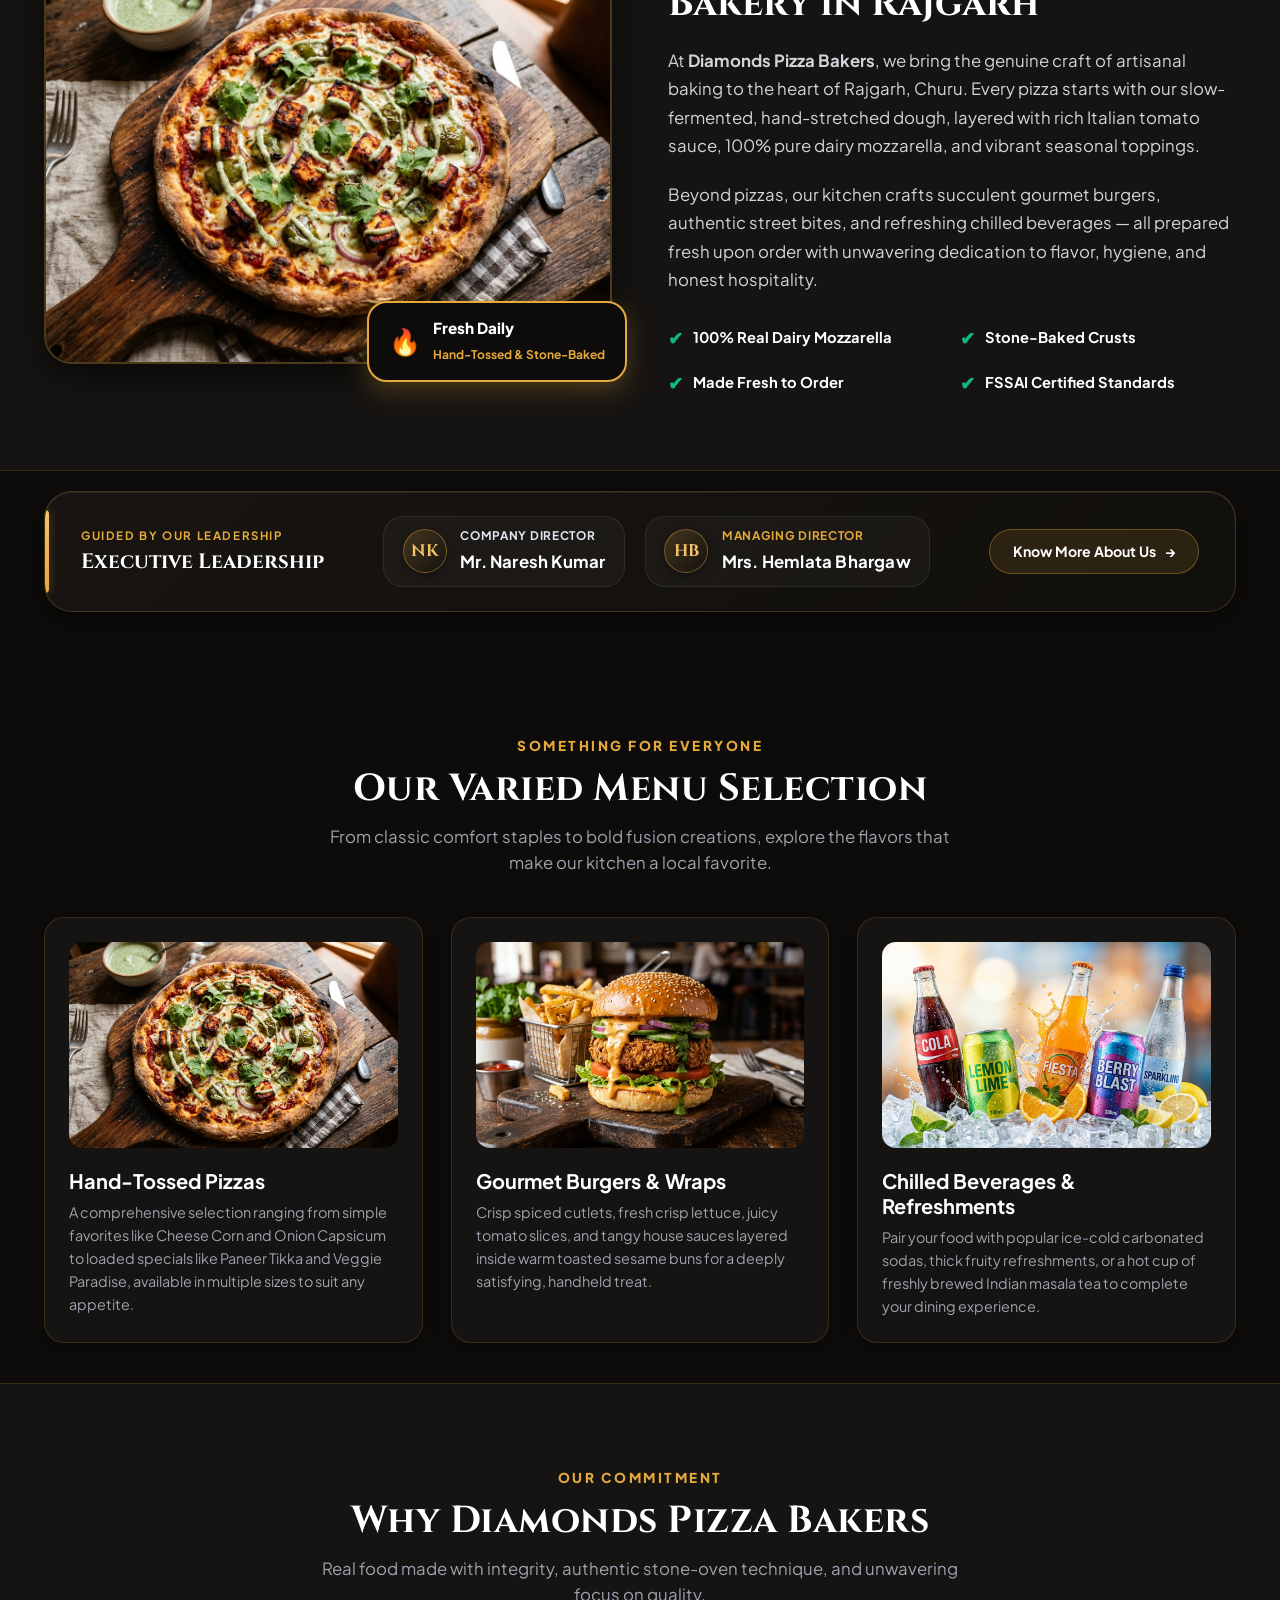
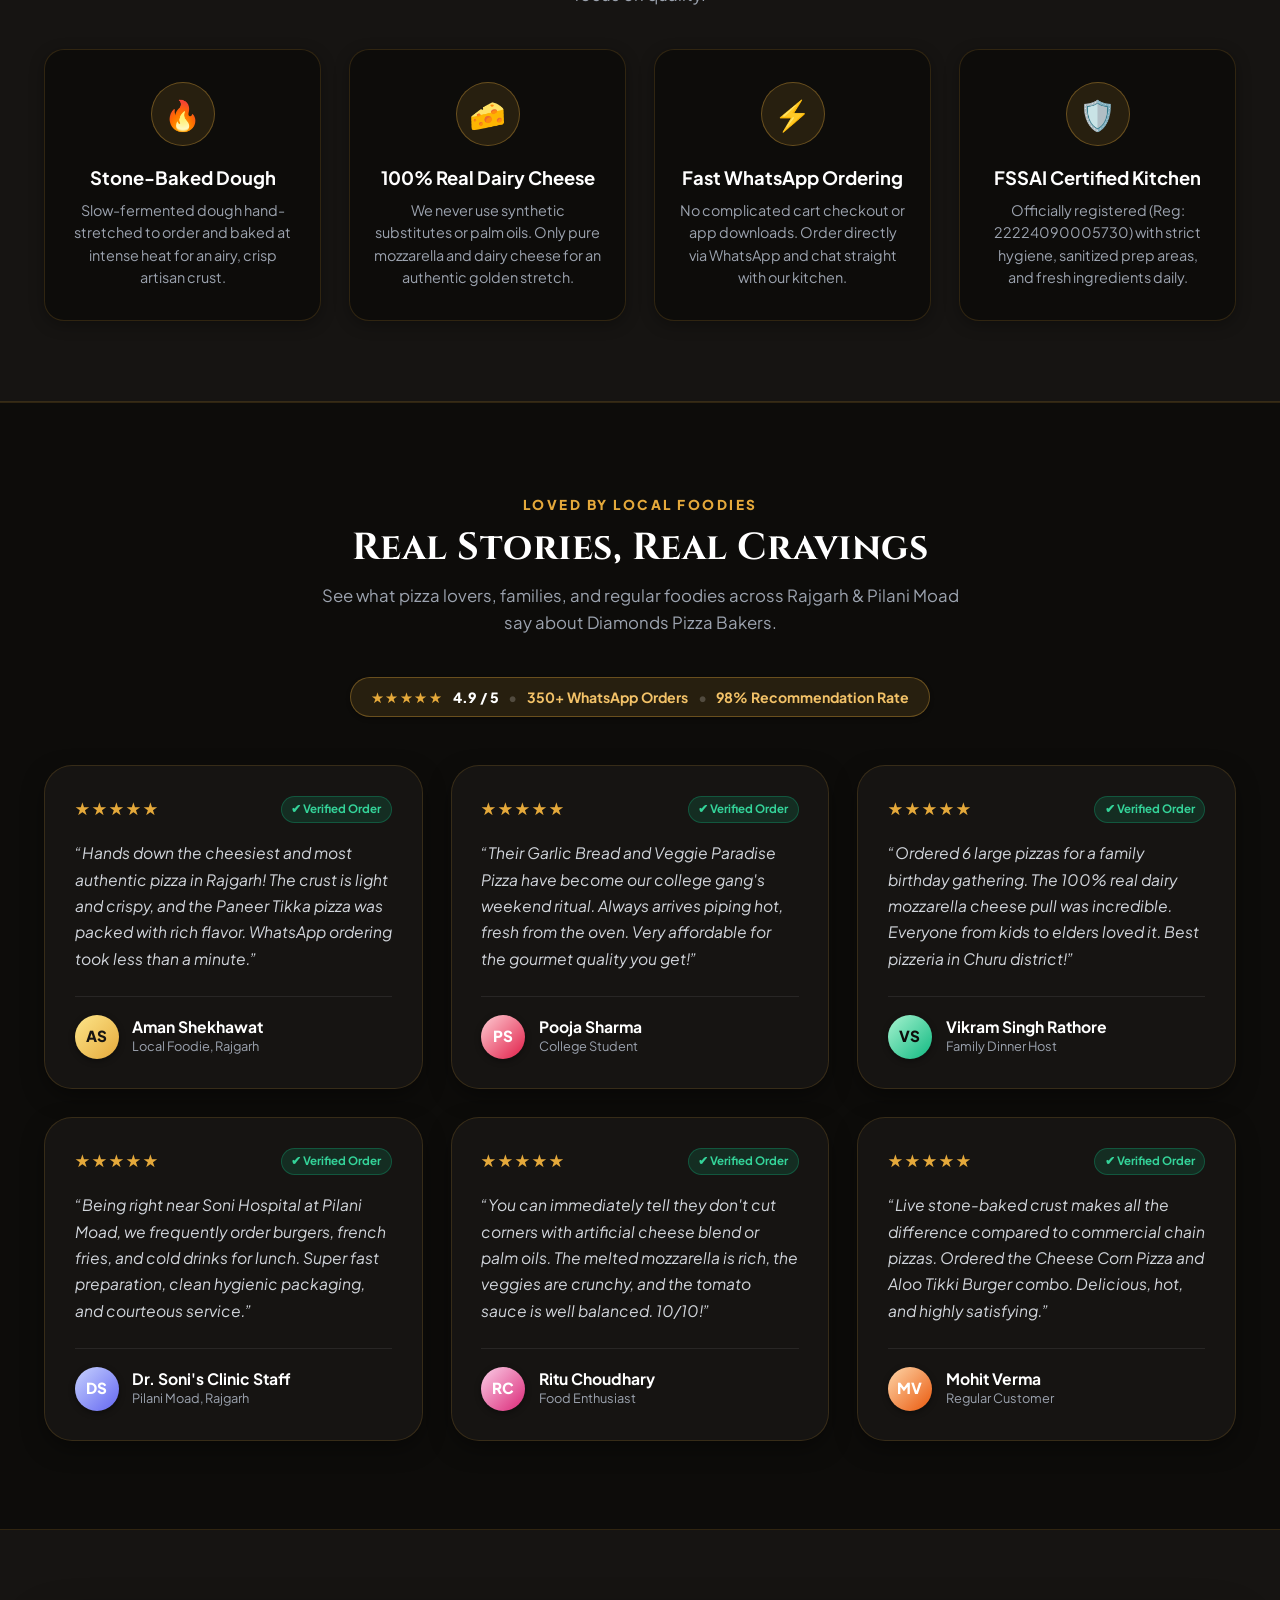
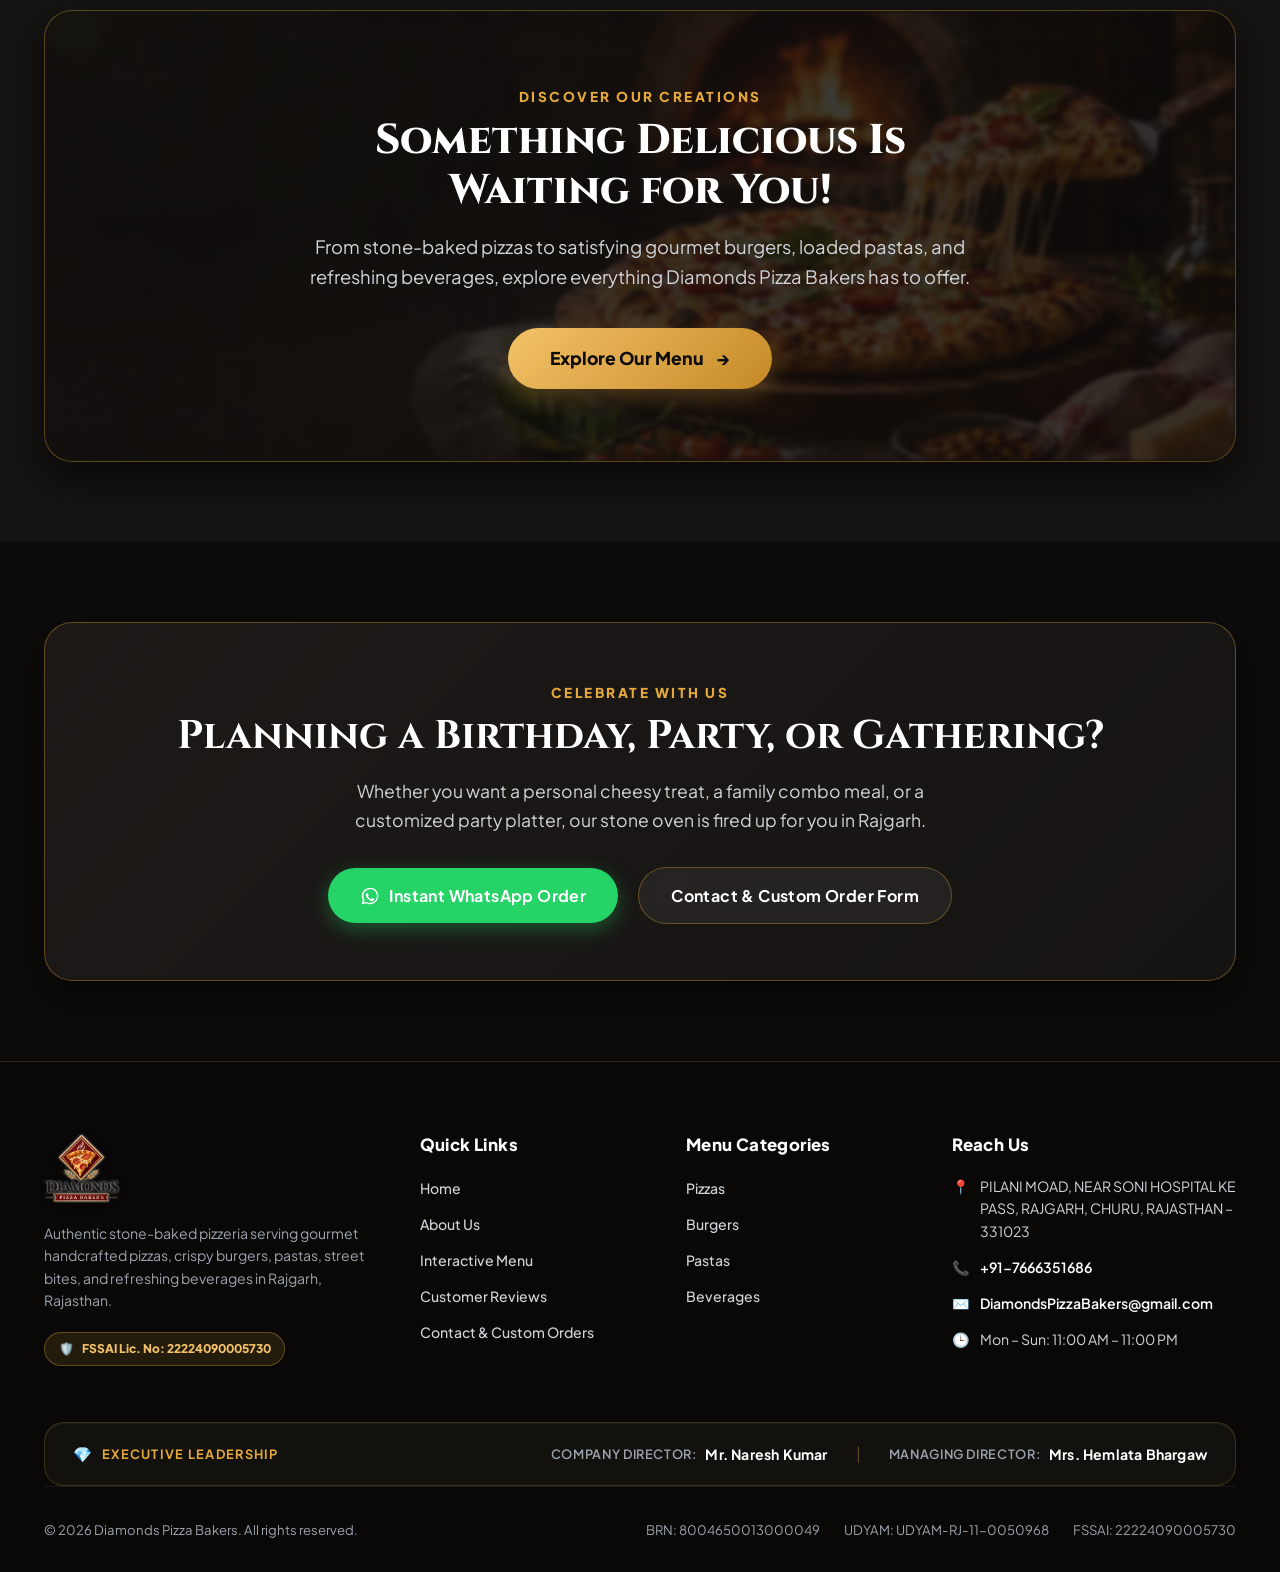
==== commit dcf72e95: "Update website-wide leadership display across Home, About, Contact, Menu, and Shared Footer" ====
--- a/index.html
+++ b/index.html
@@ -352,17 +352,32 @@
     <section class="home-leadership-section">
       <div class="container">
         <div class="home-leadership-strip">
-          <div class="home-leadership-left">
-            <div class="home-leadership-avatar" aria-hidden="true">
-              <span>HB</span>
-            </div>
-            <div class="home-leadership-details">
-              <span class="home-leadership-eyebrow">Guided by Our Leadership</span>
-              <h3 class="home-leadership-name">Mrs. Hemlata Bhargaw</h3>
-              <span class="home-leadership-designation">Managing Director</span>
-            </div>
-          </div>
-          <div class="home-leadership-right">
+          <div class="home-leadership-intro">
+            <span class="home-leadership-eyebrow">GUIDED BY OUR LEADERSHIP</span>
+            <h3 class="home-leadership-title">Executive Leadership</h3>
+          </div>
+
+          <div class="home-leadership-directors">
+            <!-- Director 1: Mr. Naresh Kumar -->
+            <div class="home-director-pill">
+              <div class="home-director-avatar" aria-hidden="true">NK</div>
+              <div class="home-director-info">
+                <span class="home-director-designation designation-cd">Company Director</span>
+                <strong class="home-director-name">Mr. Naresh Kumar</strong>
+              </div>
+            </div>
+
+            <!-- Director 2: Mrs. Hemlata Bhargaw -->
+            <div class="home-director-pill">
+              <div class="home-director-avatar" aria-hidden="true">HB</div>
+              <div class="home-director-info">
+                <span class="home-director-designation designation-md">Managing Director</span>
+                <strong class="home-director-name">Mrs. Hemlata Bhargaw</strong>
+              </div>
+            </div>
+          </div>
+
+          <div class="home-leadership-action">
             <a href="about.html#leadership" class="btn-leadership-link">
               <span>Know More About Us</span>
               <span class="btn-arrow" aria-hidden="true">→</span>
@@ -715,6 +730,25 @@
         </div>
       </div>
 
+      <!-- Shared Footer Leadership Row -->
+      <div class="footer-leadership-strip">
+        <div class="footer-leadership-badge">
+          <span class="footer-badge-icon" aria-hidden="true">💎</span>
+          <span>Executive Leadership</span>
+        </div>
+        <div class="footer-leadership-directors">
+          <div class="footer-director-col">
+            <span class="footer-director-label">Company Director:</span>
+            <strong class="footer-director-val">Mr. Naresh Kumar</strong>
+          </div>
+          <span class="footer-leadership-sep" aria-hidden="true">|</span>
+          <div class="footer-director-col">
+            <span class="footer-director-label">Managing Director:</span>
+            <strong class="footer-director-val">Mrs. Hemlata Bhargaw</strong>
+          </div>
+        </div>
+      </div>
+
       <!-- Bottom Bar: Registrations & Copyright -->
       <div class="footer-bottom">
         <p>&copy; 2026 Diamonds Pizza Bakers. All rights reserved.</p>
--- a/css/style.css
+++ b/css/style.css
@@ -861,11 +861,11 @@
 }
 
 /* ==========================================================================
-   HOMEPAGE: LEADERSHIP INTRODUCTION STRIP
+   HOMEPAGE: LEADERSHIP INTRODUCTION STRIP (BOTH DIRECTORS)
    ========================================================================== */
 
 .home-leadership-section {
-  padding: 1rem 0 2.25rem;
+  padding: 1.25rem 0 2.5rem;
   background: var(--bg-dark);
 }
 
@@ -877,11 +877,11 @@
   );
   border: 1px solid rgba(229, 169, 59, 0.22);
   border-radius: var(--radius-xl);
-  padding: 1.35rem 2.25rem;
+  padding: 1.5rem 2.25rem;
   display: flex;
   align-items: center;
   justify-content: space-between;
-  gap: 1.75rem;
+  gap: 2rem;
   box-shadow: 
     inset 0 1px 1px rgba(255, 255, 255, 0.08),
     0 8px 24px rgba(0, 0, 0, 0.4);
@@ -910,33 +910,11 @@
   box-shadow: 0 0 10px rgba(229, 169, 59, 0.4);
 }
 
-.home-leadership-left {
-  display: flex;
-  align-items: center;
-  gap: 1.25rem;
-}
-
-.home-leadership-avatar {
-  width: 52px;
-  height: 52px;
-  border-radius: 50%;
-  background: linear-gradient(135deg, rgba(229, 169, 59, 0.22) 0%, rgba(20, 18, 14, 0.85) 100%);
-  border: 1.5px solid rgba(229, 169, 59, 0.45);
-  display: flex;
-  align-items: center;
-  justify-content: center;
-  font-family: var(--font-heading);
-  font-size: 1.15rem;
-  font-weight: 700;
-  color: var(--color-primary-light);
+.home-leadership-intro {
+  display: flex;
+  flex-direction: column;
+  gap: 0.2rem;
   flex-shrink: 0;
-  box-shadow: 0 4px 12px rgba(0, 0, 0, 0.35);
-}
-
-.home-leadership-details {
-  display: flex;
-  flex-direction: column;
-  gap: 0.15rem;
 }
 
 .home-leadership-eyebrow {
@@ -947,30 +925,86 @@
   font-weight: 700;
 }
 
-.home-leadership-name {
-  font-size: 1.22rem;
+.home-leadership-title {
+  font-size: 1.3rem;
   font-weight: 700;
   color: #FFFFFF;
   font-family: var(--font-heading);
   margin: 0;
-  line-height: 1.3;
-}
-
-.home-leadership-designation {
-  font-size: 0.85rem;
-  color: #D1D5DB;
-  font-weight: 600;
-  display: inline-flex;
-  align-items: center;
-  gap: 0.4rem;
-}
-
-.home-leadership-designation::before {
-  content: '•';
+  line-height: 1.25;
+}
+
+.home-leadership-directors {
+  display: flex;
+  align-items: center;
+  gap: 1.25rem;
+  flex-grow: 1;
+  justify-content: center;
+}
+
+.home-director-pill {
+  display: flex;
+  align-items: center;
+  gap: 0.85rem;
+  padding: 0.65rem 1.15rem;
+  background: rgba(255, 255, 255, 0.03);
+  border: 1px solid rgba(255, 255, 255, 0.08);
+  border-radius: var(--radius-lg);
+  transition: all var(--transition-fast);
+}
+
+.home-director-pill:hover {
+  background: rgba(229, 169, 59, 0.08);
+  border-color: rgba(229, 169, 59, 0.3);
+  transform: translateY(-2px);
+}
+
+.home-director-avatar {
+  width: 44px;
+  height: 44px;
+  border-radius: 50%;
+  background: linear-gradient(135deg, rgba(229, 169, 59, 0.2) 0%, rgba(20, 18, 14, 0.85) 100%);
+  border: 1.5px solid rgba(229, 169, 59, 0.4);
+  display: flex;
+  align-items: center;
+  justify-content: center;
+  font-family: var(--font-heading);
+  font-size: 1.05rem;
+  font-weight: 700;
+  color: var(--color-primary-light);
+  flex-shrink: 0;
+  box-shadow: 0 3px 8px rgba(0, 0, 0, 0.35);
+}
+
+.home-director-info {
+  display: flex;
+  flex-direction: column;
+  gap: 0.15rem;
+}
+
+.home-director-designation {
+  font-size: 0.74rem;
+  font-weight: 700;
+  text-transform: uppercase;
+  letter-spacing: 0.06em;
+}
+
+.home-director-designation.designation-cd {
+  color: #E2E8F0;
+}
+
+.home-director-designation.designation-md {
   color: var(--color-primary);
 }
 
-.home-leadership-right {
+.home-director-name {
+  font-size: 1.05rem;
+  font-weight: 700;
+  color: #FFFFFF;
+  letter-spacing: 0.2px;
+}
+
+.home-leadership-action {
   flex-shrink: 0;
 }
 
@@ -1004,6 +1038,143 @@
 
 .btn-leadership-link:hover .btn-arrow {
   transform: translateX(3px);
+}
+
+/* ==========================================================================
+   CONTACT PAGE: COMPACT LEADERSHIP CARD
+   ========================================================================== */
+
+.contact-leadership-card {
+  margin-top: 1.5rem;
+}
+
+.contact-leadership-grid {
+  display: grid;
+  grid-template-columns: 1fr;
+  gap: 0.85rem;
+}
+
+.contact-leader-item {
+  display: flex;
+  align-items: center;
+  gap: 0.85rem;
+  padding: 0.75rem 1rem;
+  background: rgba(255, 255, 255, 0.03);
+  border: 1px solid rgba(255, 255, 255, 0.07);
+  border-radius: var(--radius-md);
+  transition: all var(--transition-fast);
+}
+
+.contact-leader-item:hover {
+  background: rgba(229, 169, 59, 0.06);
+  border-color: rgba(229, 169, 59, 0.25);
+  transform: translateX(2px);
+}
+
+.contact-leader-avatar {
+  width: 38px;
+  height: 38px;
+  border-radius: 50%;
+  background: linear-gradient(135deg, rgba(229, 169, 59, 0.2) 0%, rgba(20, 18, 14, 0.85) 100%);
+  border: 1.5px solid rgba(229, 169, 59, 0.4);
+  display: flex;
+  align-items: center;
+  justify-content: center;
+  font-family: var(--font-heading);
+  font-size: 0.95rem;
+  font-weight: 700;
+  color: var(--color-primary-light);
+  flex-shrink: 0;
+}
+
+.contact-leader-meta {
+  display: flex;
+  flex-direction: column;
+  gap: 0.1rem;
+}
+
+.contact-leader-role {
+  font-size: 0.72rem;
+  font-weight: 700;
+  text-transform: uppercase;
+  letter-spacing: 0.06em;
+  color: #E2E8F0;
+}
+
+.contact-leader-role.role-md {
+  color: var(--color-primary);
+}
+
+.contact-leader-name {
+  font-size: 0.98rem;
+  font-weight: 700;
+  color: #FFFFFF;
+}
+
+/* ==========================================================================
+   SHARED FOOTER: LEADERSHIP DETAILS
+   ========================================================================== */
+
+.footer-leadership-strip {
+  margin-top: 2.75rem;
+  padding: 1.15rem 1.75rem;
+  background: rgba(22, 20, 18, 0.75);
+  border: 1px solid rgba(229, 169, 59, 0.2);
+  border-radius: var(--radius-lg);
+  display: flex;
+  align-items: center;
+  justify-content: space-between;
+  gap: 1.5rem;
+  box-shadow: inset 0 1px 1px rgba(255, 255, 255, 0.05);
+}
+
+.footer-leadership-badge {
+  display: flex;
+  align-items: center;
+  gap: 0.55rem;
+  font-size: 0.8rem;
+  font-weight: 700;
+  text-transform: uppercase;
+  letter-spacing: 0.1em;
+  color: var(--color-primary);
+  flex-shrink: 0;
+}
+
+.footer-badge-icon {
+  font-size: 0.95rem;
+}
+
+.footer-leadership-directors {
+  display: flex;
+  align-items: center;
+  gap: 1.75rem;
+  flex-wrap: wrap;
+}
+
+.footer-director-col {
+  display: flex;
+  align-items: center;
+  gap: 0.55rem;
+  font-size: 0.88rem;
+}
+
+.footer-director-label {
+  color: var(--text-muted);
+  font-size: 0.8rem;
+  text-transform: uppercase;
+  letter-spacing: 0.05em;
+  font-weight: 600;
+}
+
+.footer-director-val {
+  color: #FFFFFF;
+  font-weight: 700;
+  letter-spacing: 0.2px;
+}
+
+.footer-leadership-sep {
+  color: rgba(229, 169, 59, 0.35);
+  font-size: 1rem;
 }
 
 /* ==========================================================================
@@ -2752,8 +2923,23 @@
   }
 
   .home-leadership-strip {
-    padding: 1.25rem 1.75rem;
+    flex-direction: column;
+    align-items: flex-start;
+    padding: 1.35rem 1.75rem;
     gap: 1.25rem;
+  }
+
+  .home-leadership-directors {
+    width: 100%;
+    justify-content: flex-start;
+    flex-wrap: wrap;
+  }
+
+  .footer-leadership-strip {
+    flex-direction: column;
+    align-items: flex-start;
+    gap: 0.85rem;
+    padding: 1.15rem 1.35rem;
   }
 }
 
@@ -3045,21 +3231,50 @@
     flex-direction: column;
     align-items: flex-start;
     gap: 1.25rem;
-    padding: 1.25rem 1.25rem;
-  }
-
-  .home-leadership-left {
+    padding: 1.35rem 1.25rem;
+  }
+
+  .home-leadership-directors {
+    flex-direction: column;
+    align-items: stretch;
     width: 100%;
-    align-items: flex-start;
-  }
-
-  .home-leadership-right {
+    gap: 0.75rem;
+  }
+
+  .home-director-pill {
+    width: 100%;
+  }
+
+  .home-leadership-action {
     width: 100%;
   }
 
   .btn-leadership-link {
     width: 100%;
     justify-content: center;
+  }
+
+  .footer-leadership-strip {
+    flex-direction: column;
+    align-items: flex-start;
+    padding: 1.15rem 1.15rem;
+    gap: 0.85rem;
+  }
+
+  .footer-leadership-directors {
+    flex-direction: column;
+    align-items: flex-start;
+    width: 100%;
+    gap: 0.65rem;
+  }
+
+  .footer-director-col {
+    width: 100%;
+    justify-content: space-between;
+  }
+
+  .footer-leadership-sep {
+    display: none;
   }
 
   .contact-layout-grid {
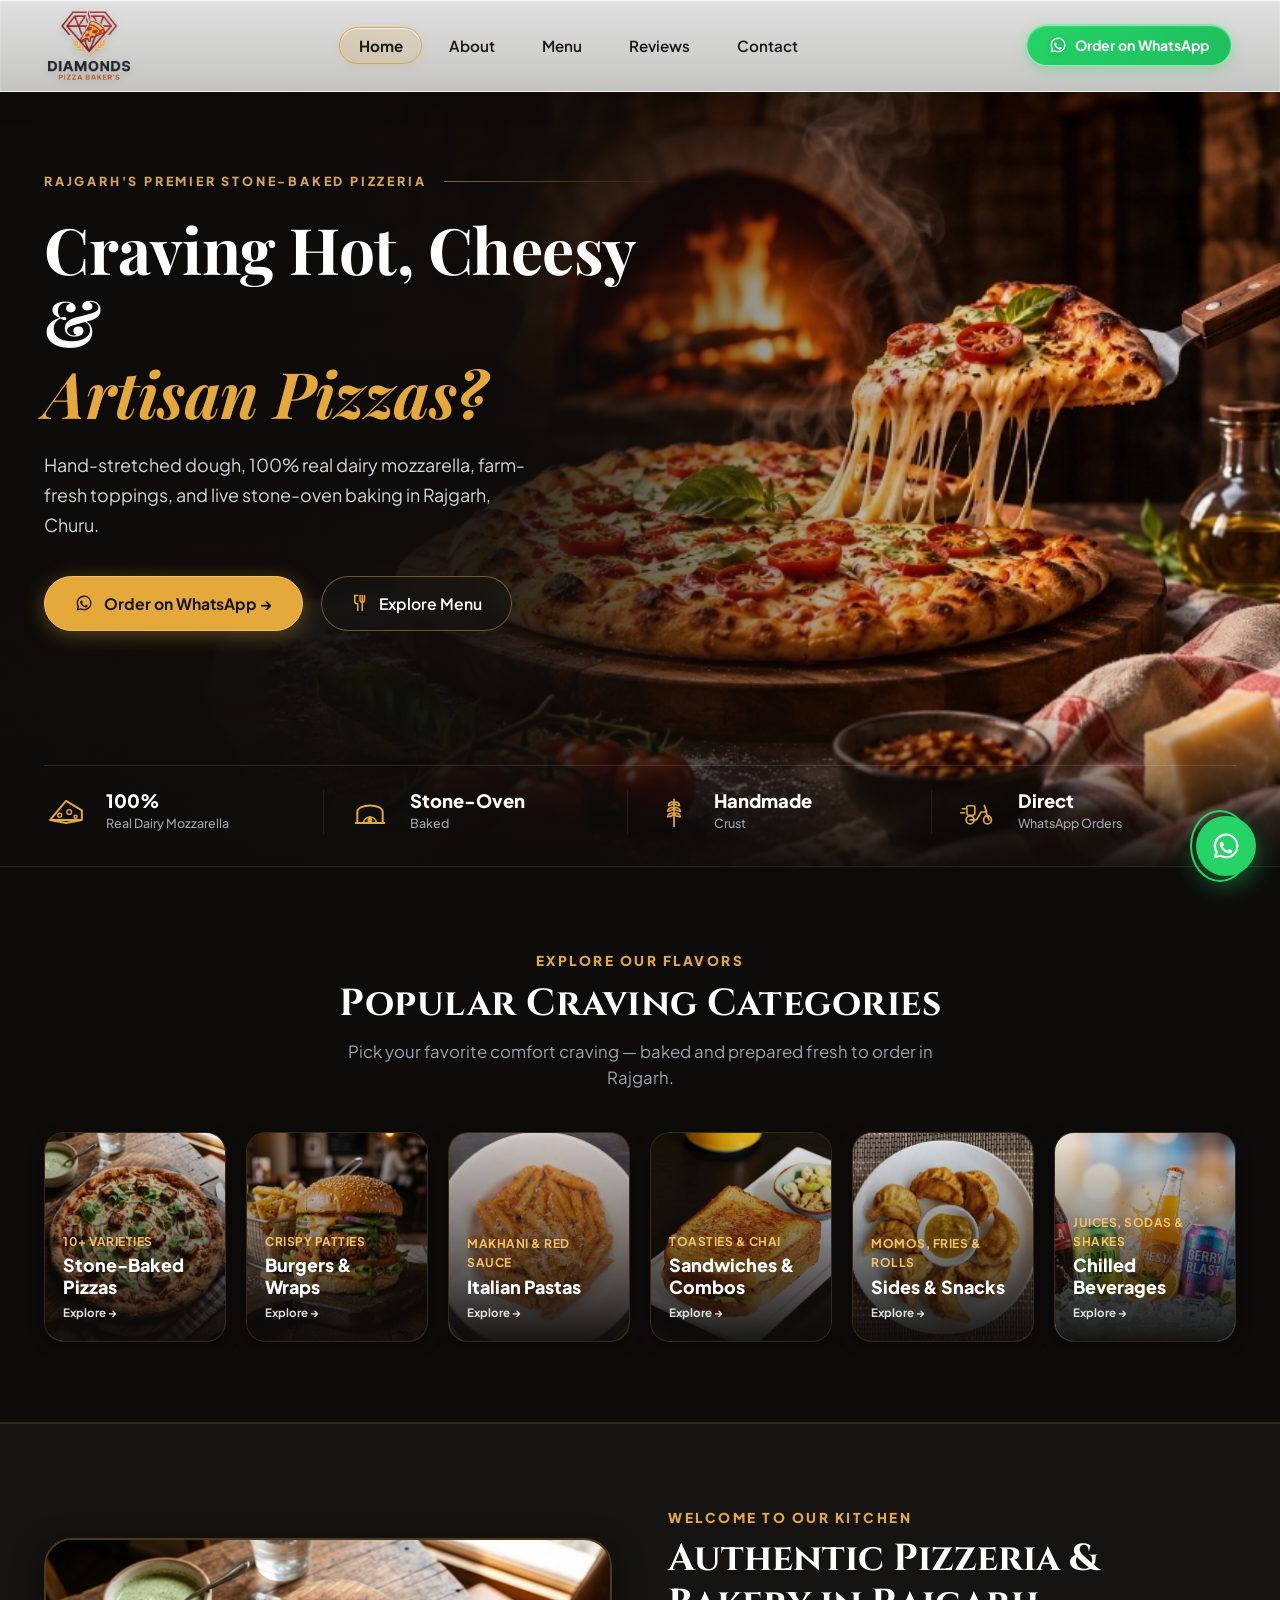
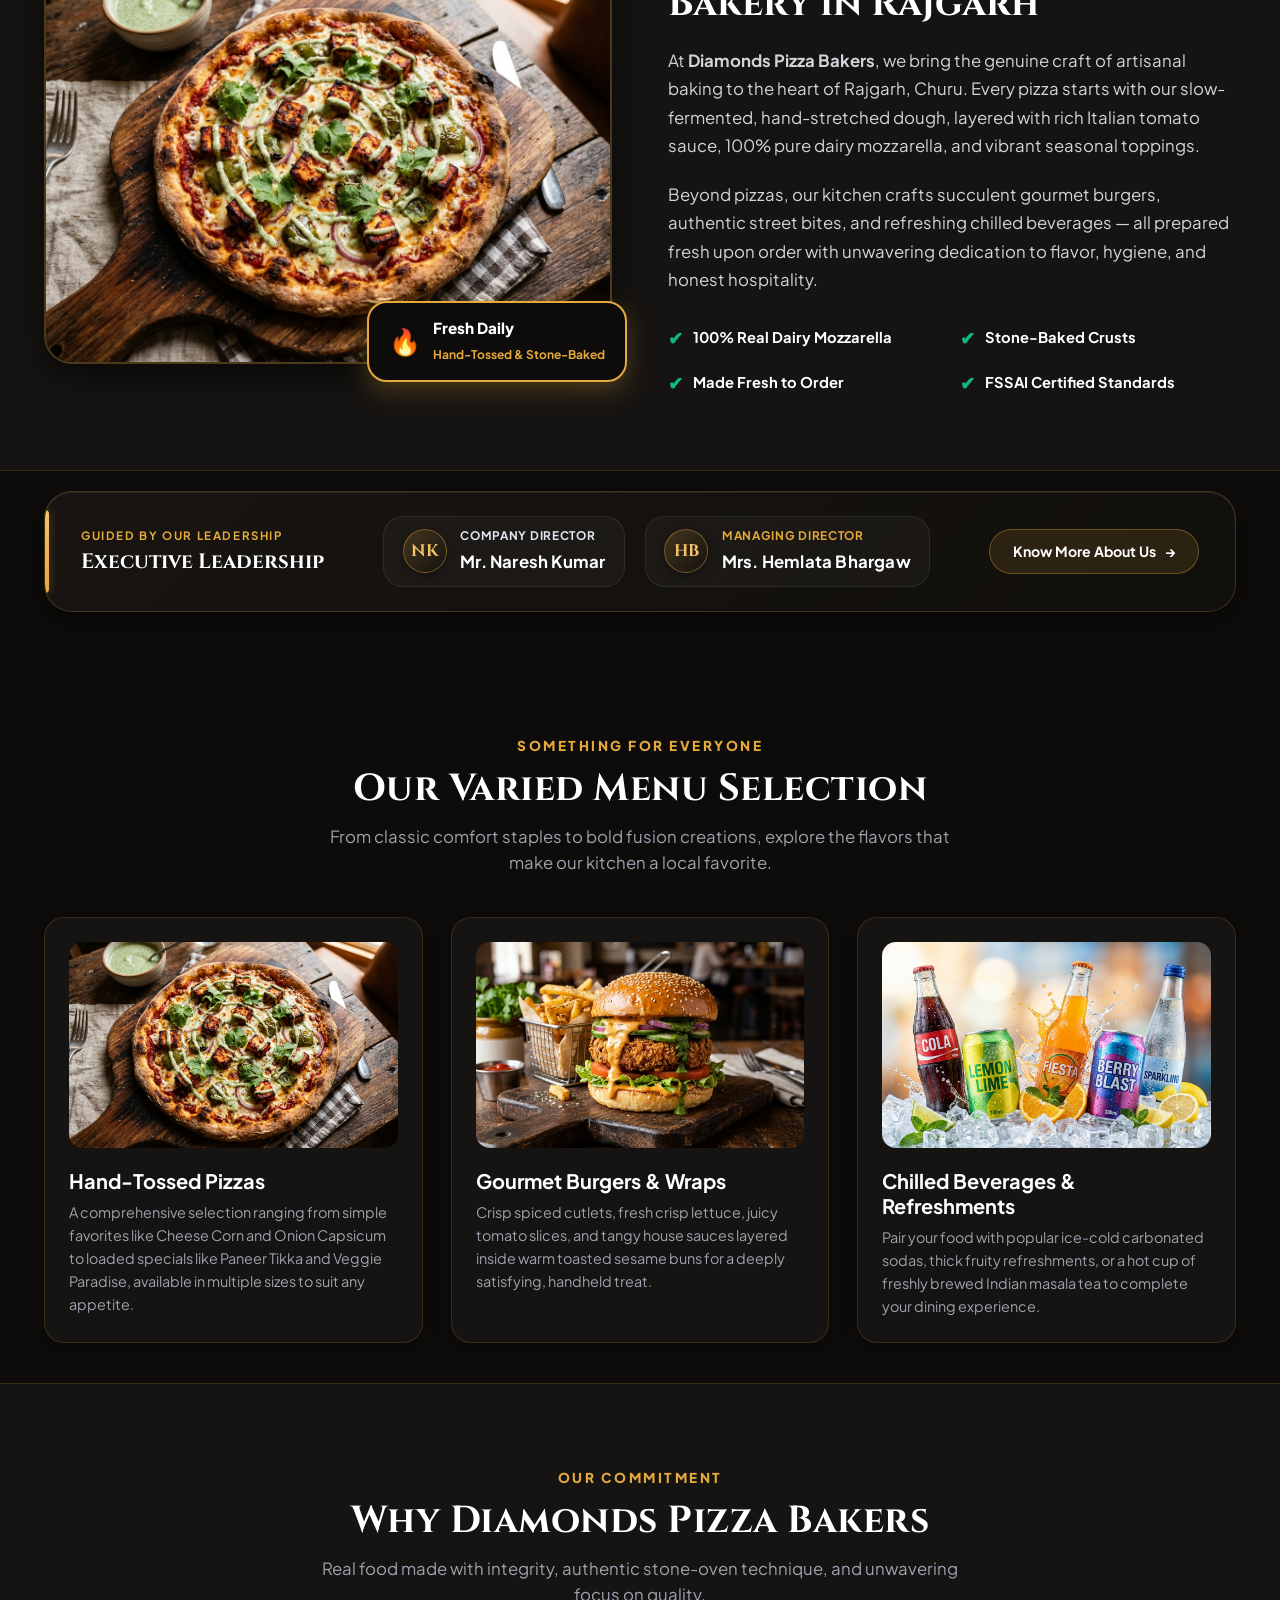
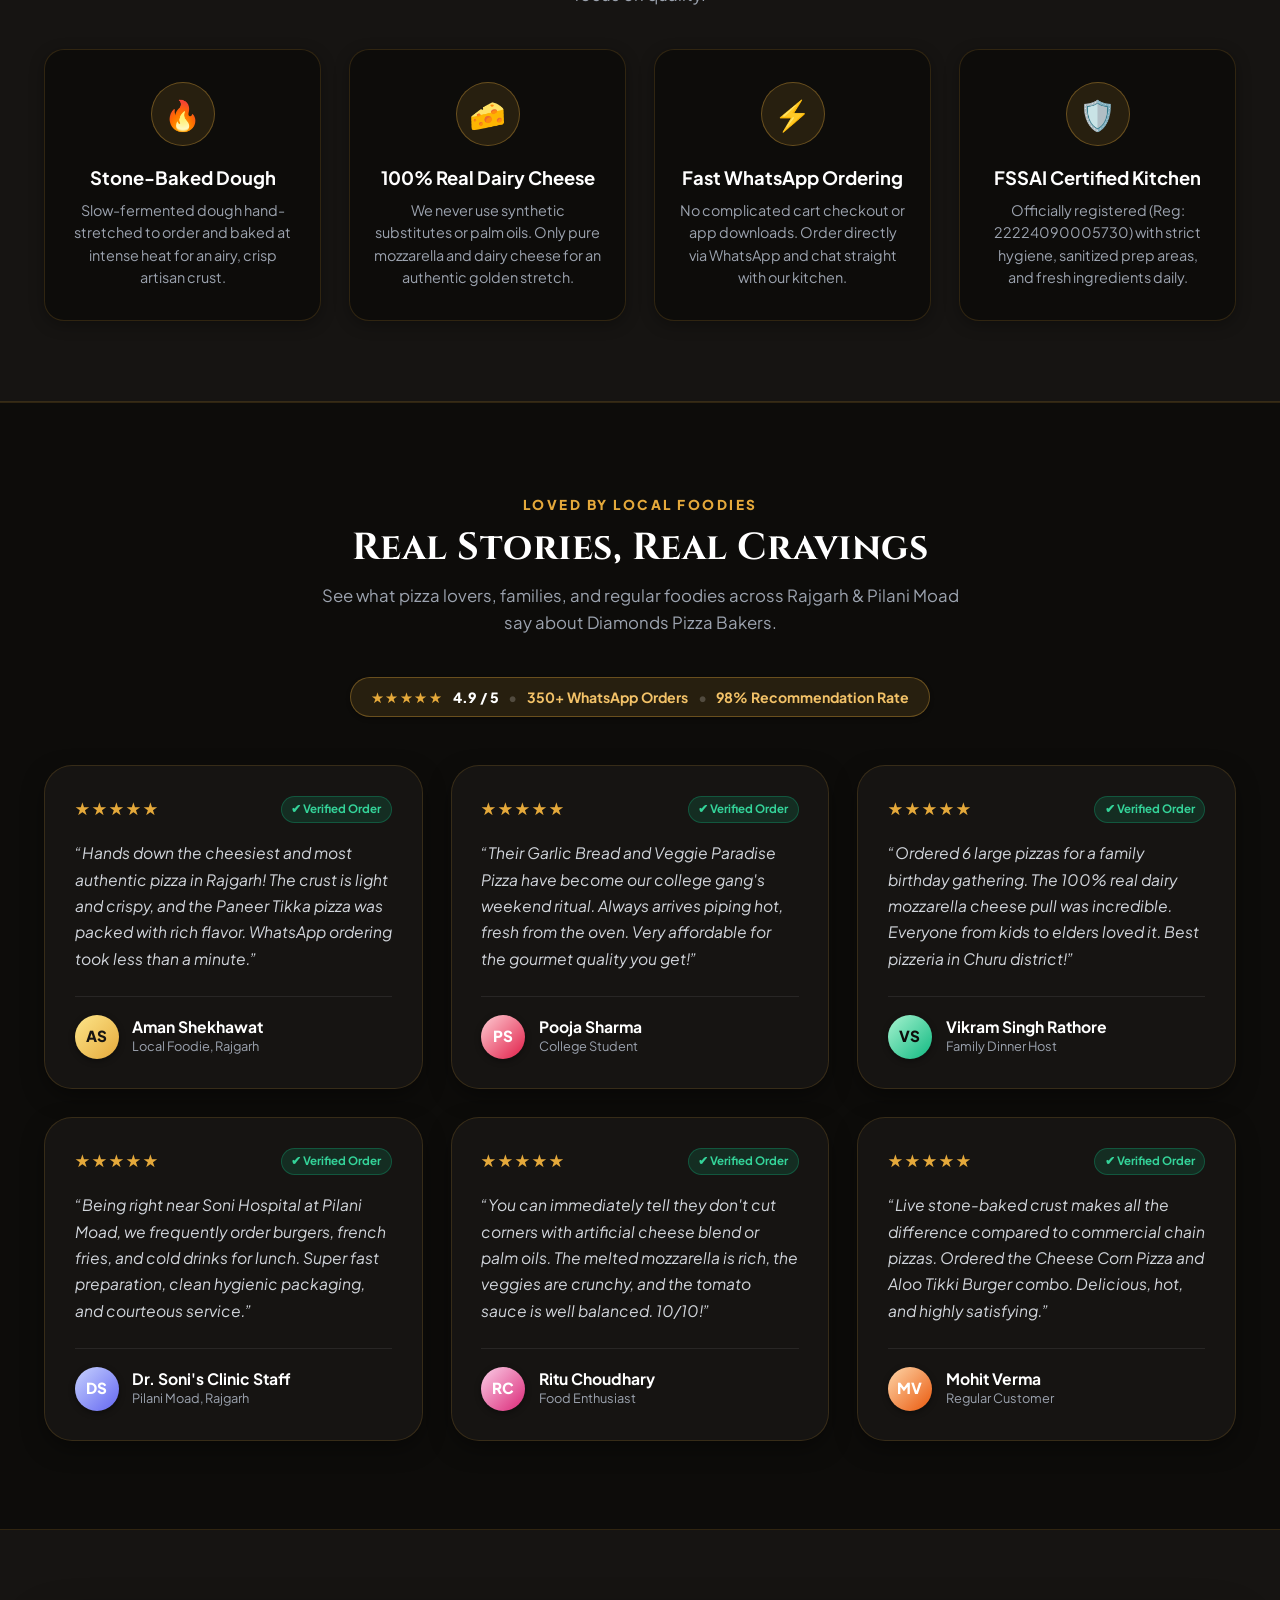
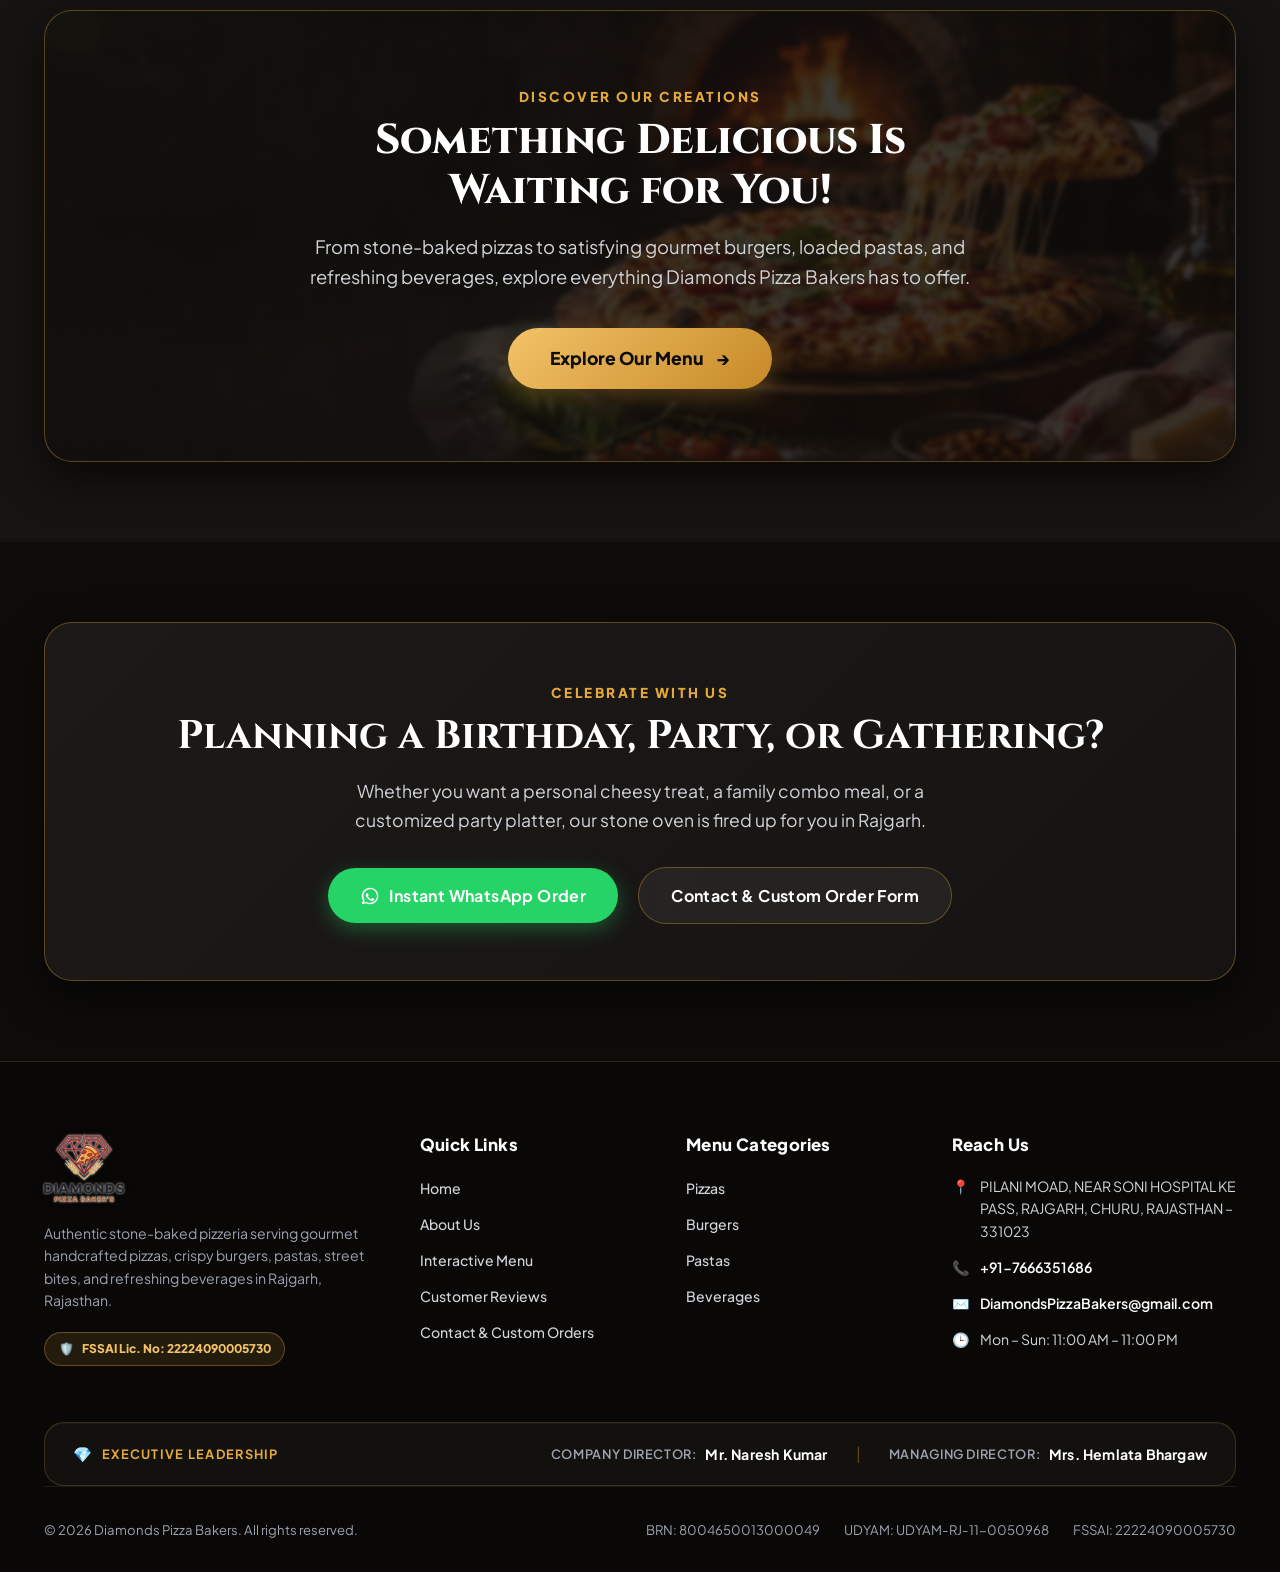
==== commit b99a6123: "Replace website logo with clean transparent asset, remove Gemini watermark, and update logo dimensio" ====
--- a/index.html
+++ b/index.html
@@ -43,7 +43,7 @@
   <header class="site-header" id="site-header">
     <div class="header-container">
       <a href="index.html" class="brand-logo" aria-label="Diamonds Pizza Bakers Home">
-        <img src="assets/logo/logo.png" alt="Diamonds Pizza Bakers Logo" width="77" height="70" />
+        <img src="assets/logo/logo.png" alt="Diamonds Pizza Bakers Logo" width="82" height="70" />
       </a>
 
       <!-- Navigation Links (Centered, Home with Gold Pill) -->
@@ -51,7 +51,7 @@
         <ul class="nav-menu" id="nav-menu">
           <li class="mobile-drawer-brand">
             <a href="index.html" class="drawer-logo" aria-label="Diamonds Pizza Bakers Home">
-              <img src="assets/logo/logo.png" alt="Diamonds Pizza Bakers Logo" width="61" height="55" />
+              <img src="assets/logo/logo.png" alt="Diamonds Pizza Bakers Logo" width="65" height="55" />
             </a>
           </li>
           <li><a href="index.html" class="nav-link active">Home</a></li>
@@ -672,7 +672,7 @@
         <!-- Col 1: Brand Info -->
         <div class="footer-brand">
           <a href="index.html" class="footer-logo" aria-label="Diamonds Pizza Bakers Home">
-            <img src="assets/logo/logo.png" alt="Diamonds Pizza Bakers Logo" width="75" height="68" />
+            <img src="assets/logo/logo.png" alt="Diamonds Pizza Bakers Logo" width="80" height="68" />
           </a>
           <p class="footer-bio">
             Authentic stone-baked pizzeria serving gourmet handcrafted pizzas, crispy burgers, pastas, street bites, and refreshing beverages in Rajgarh, Rajasthan.
